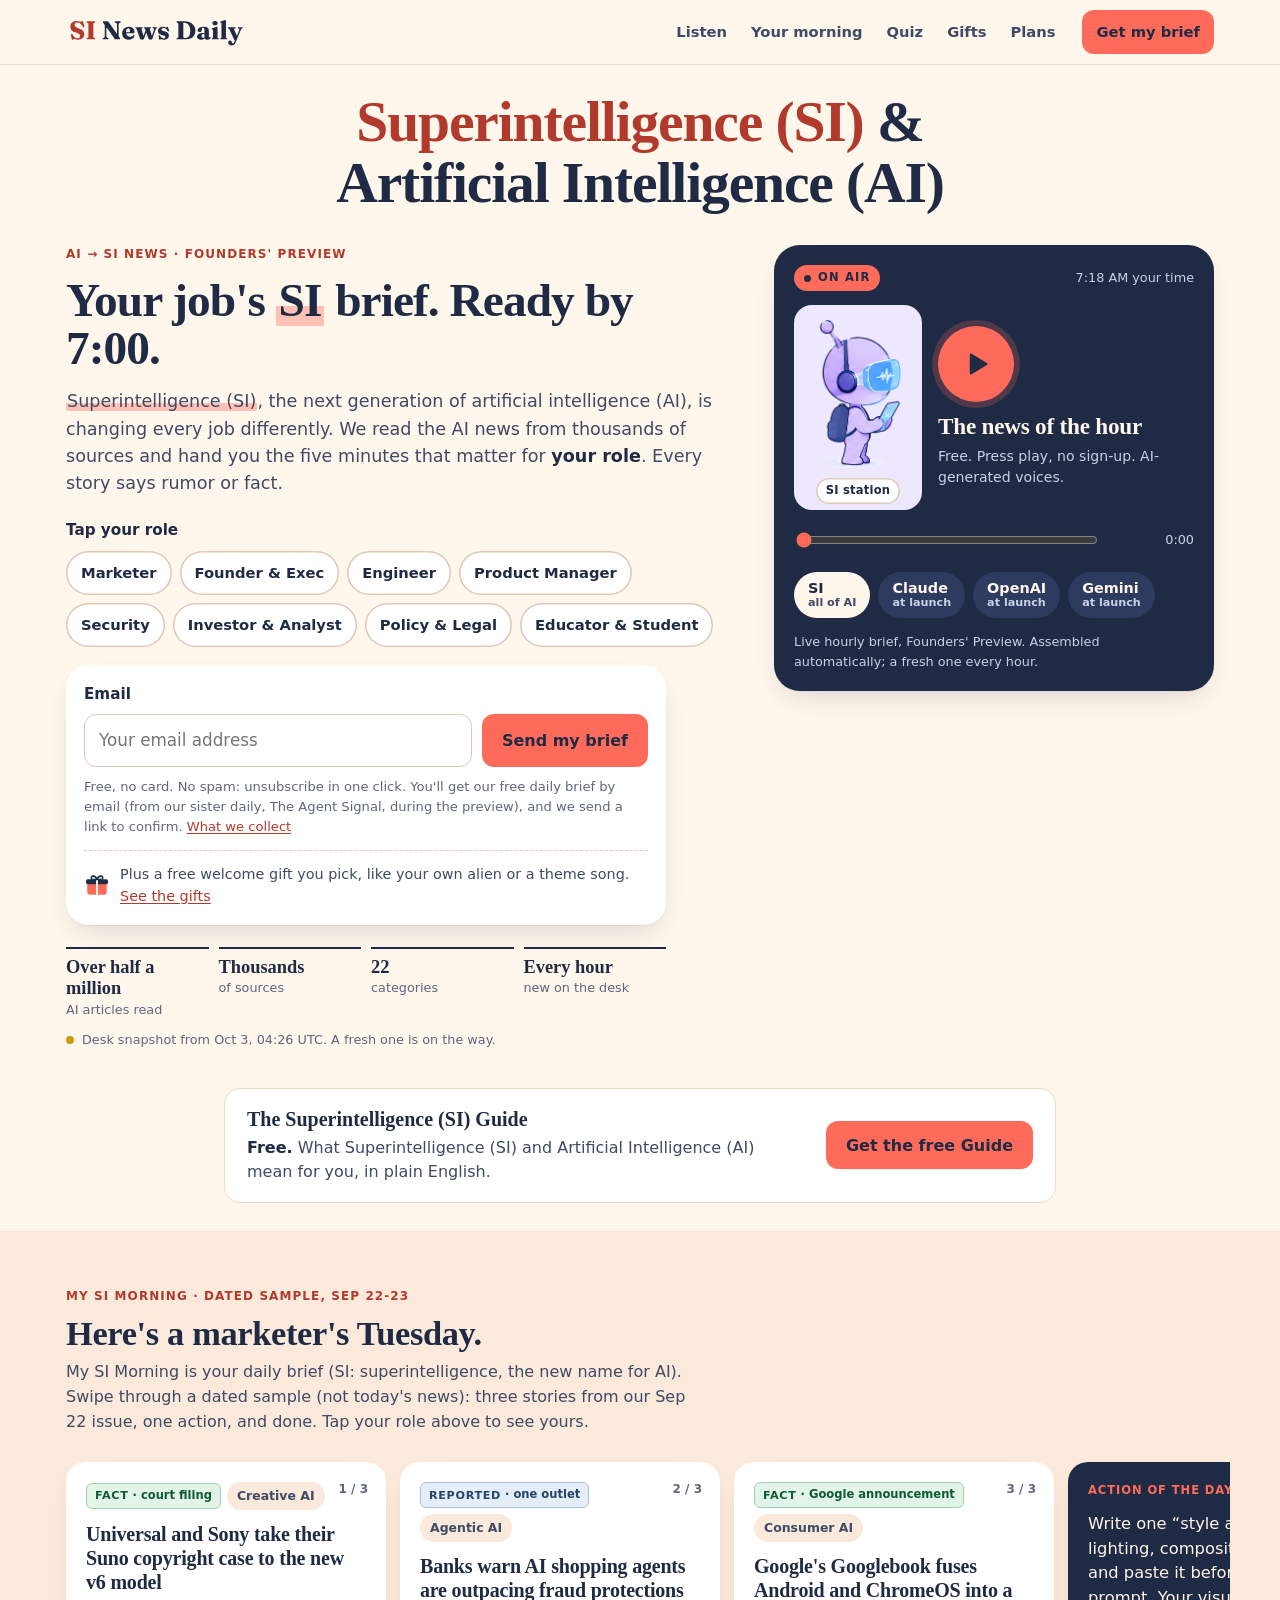
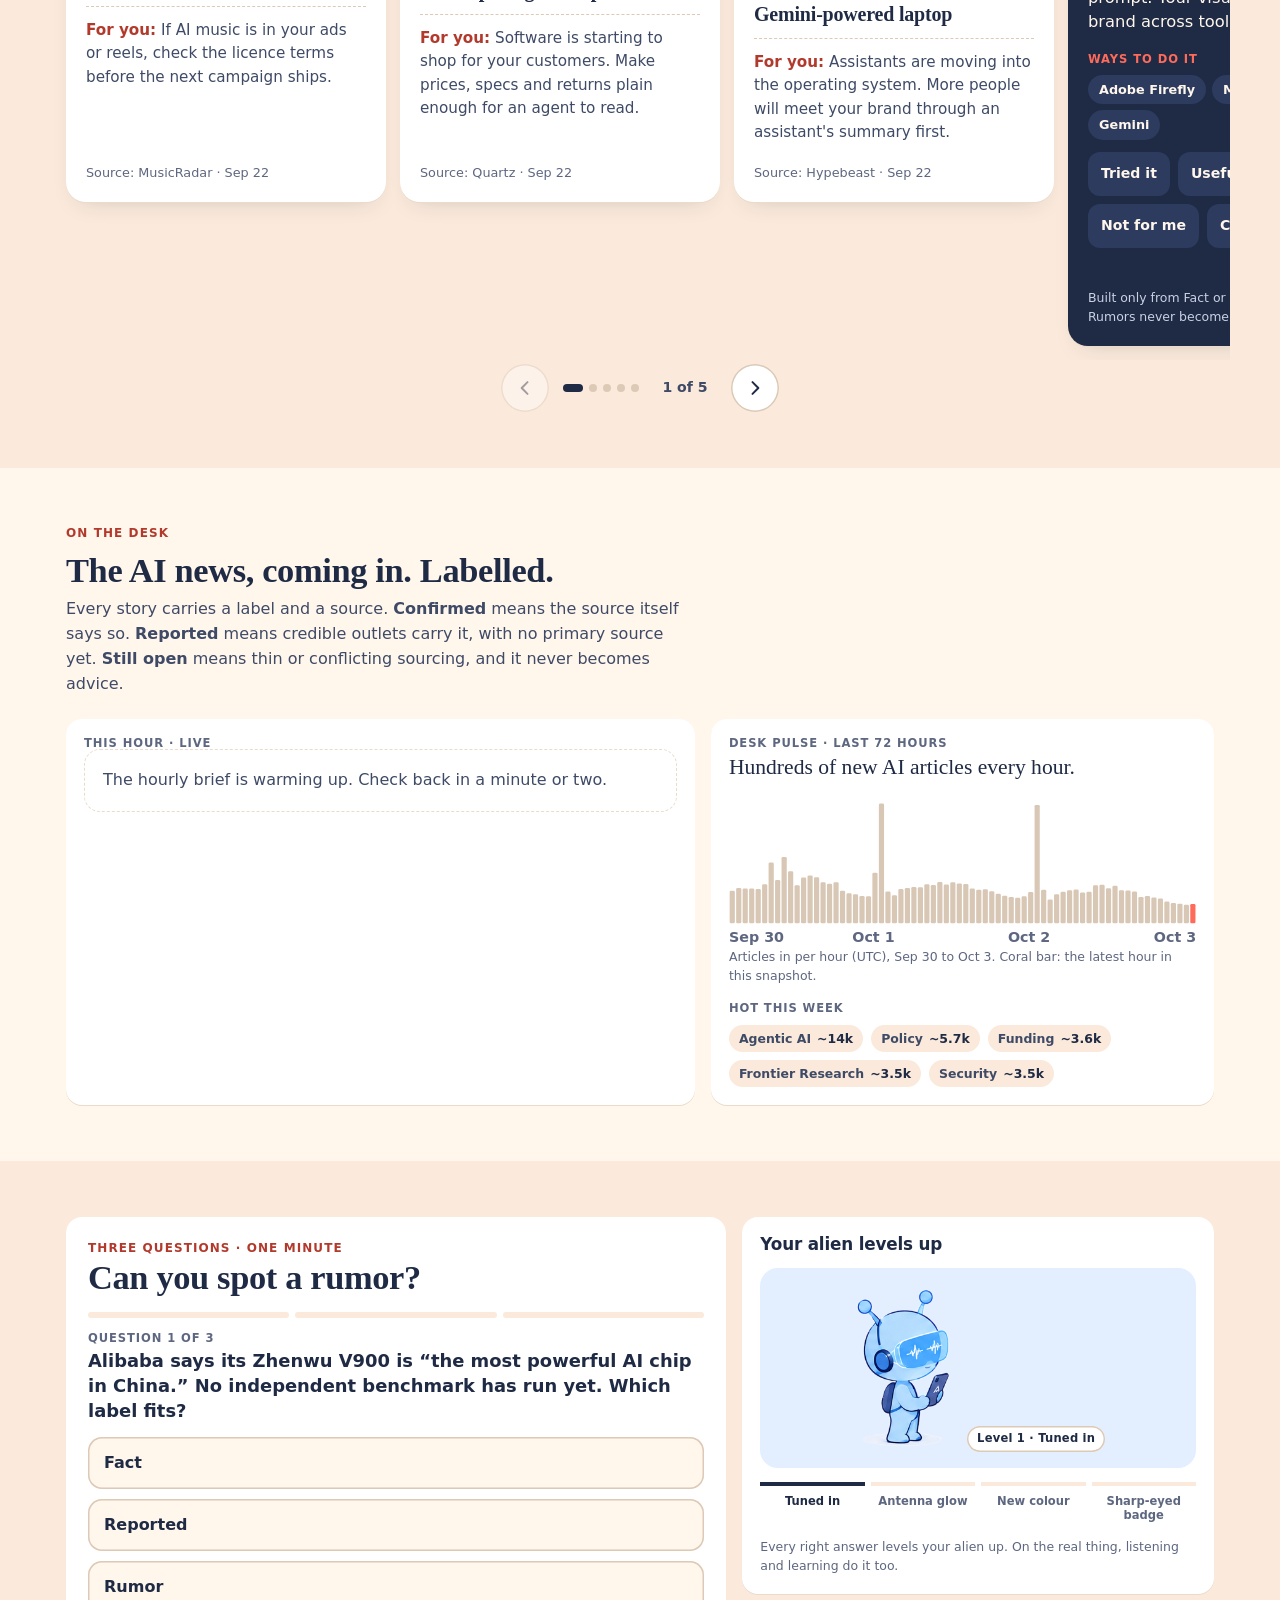
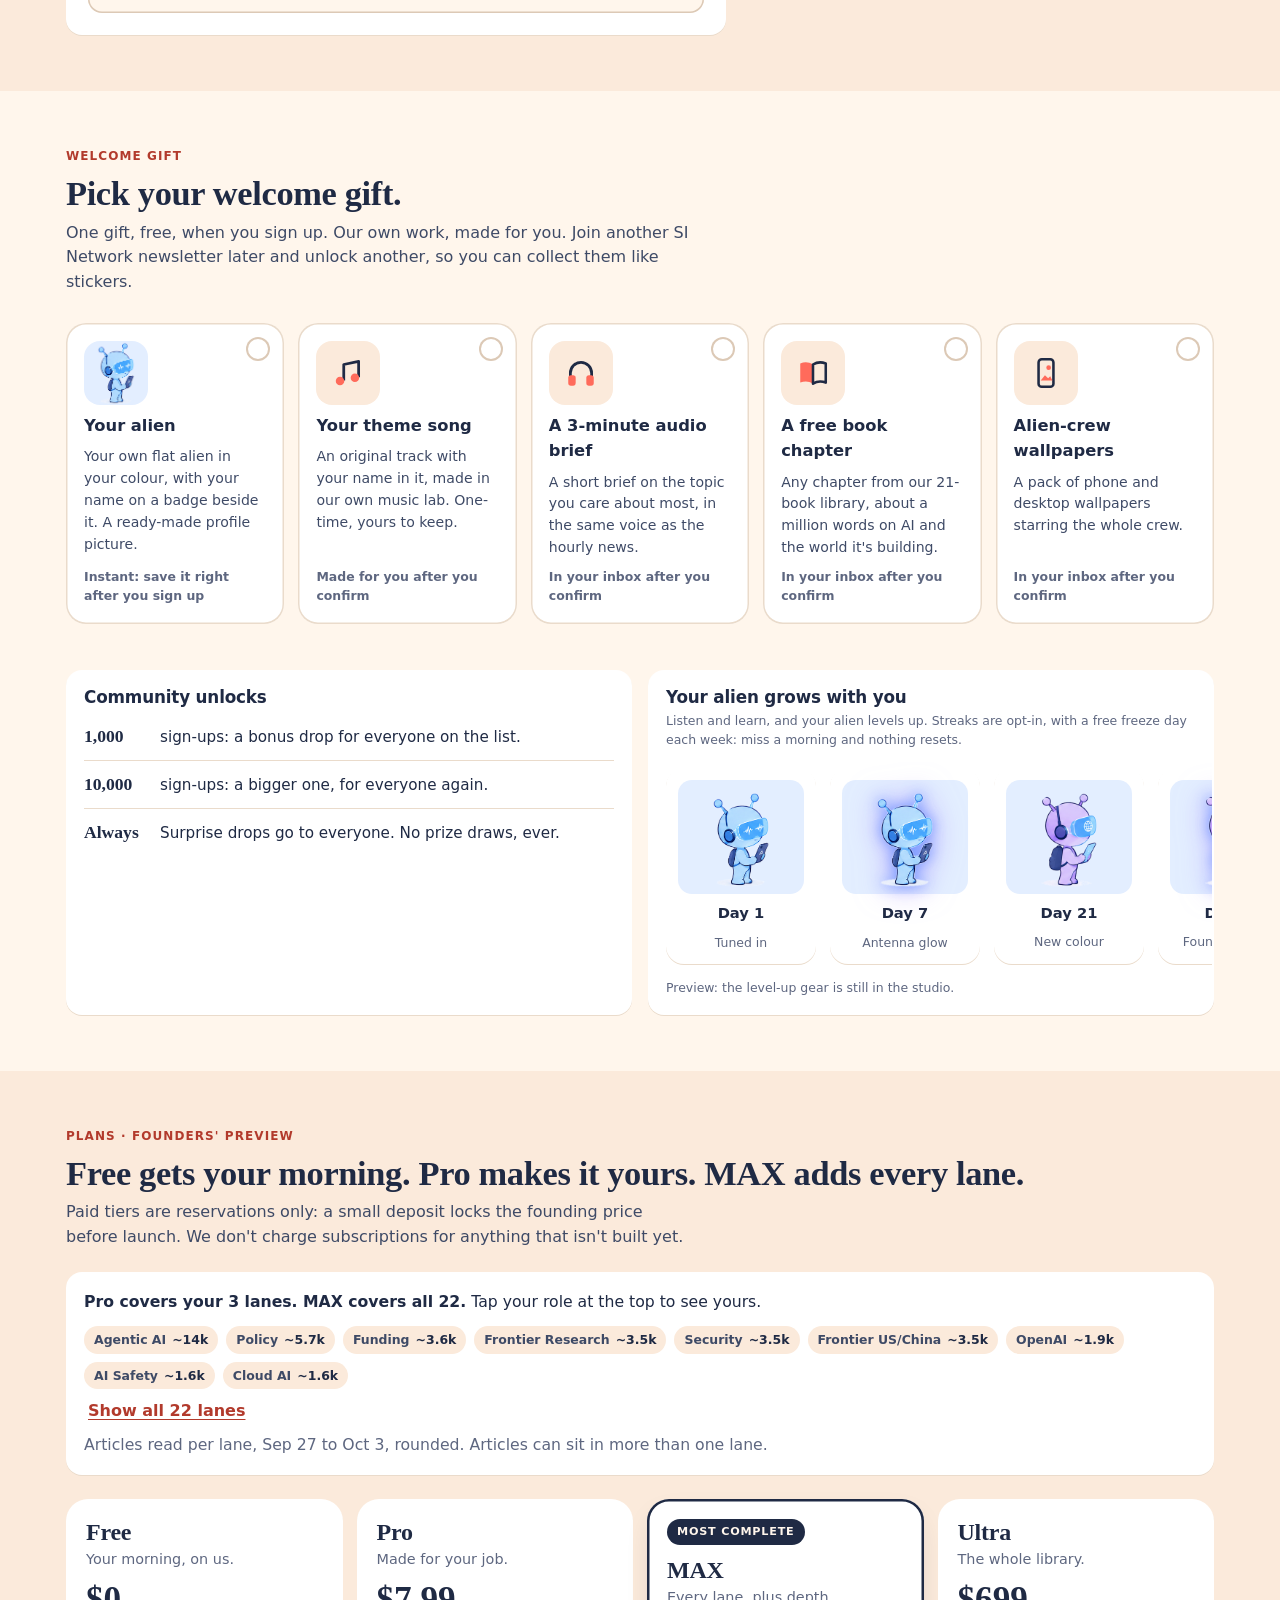
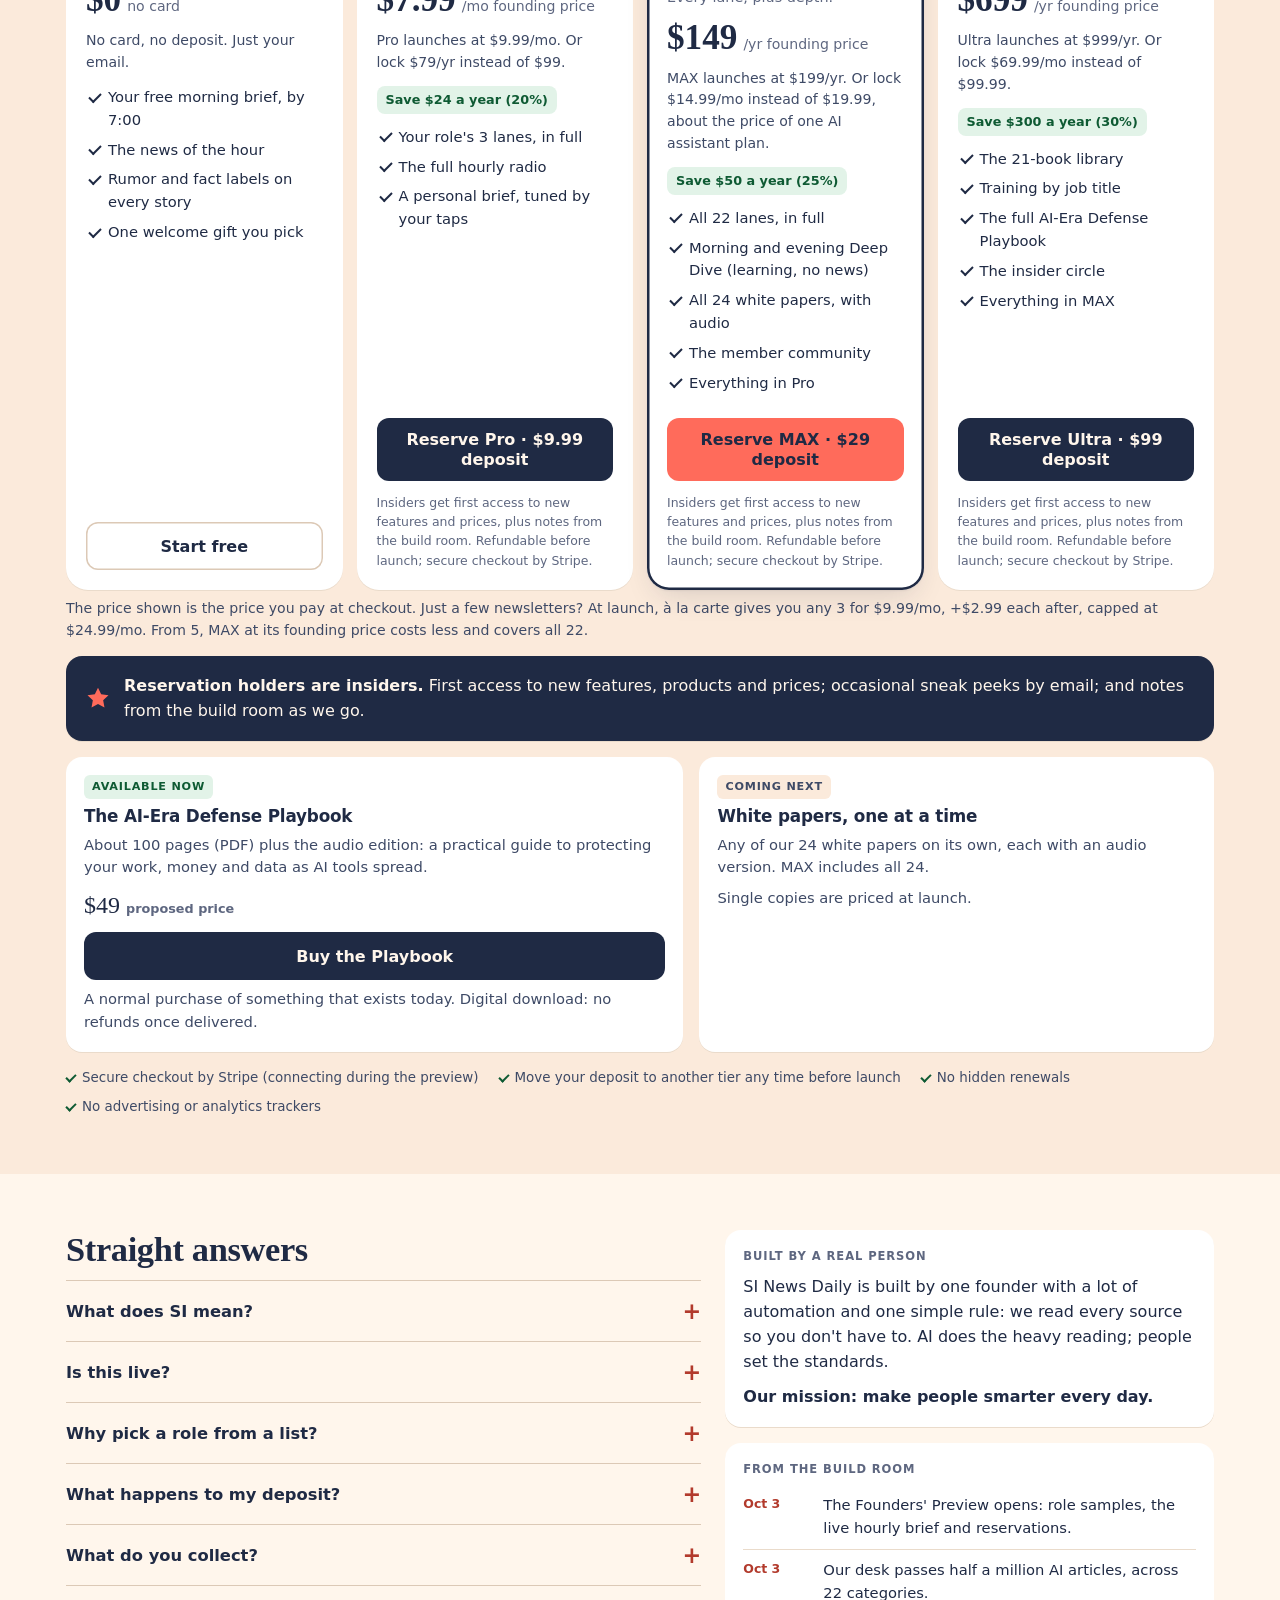
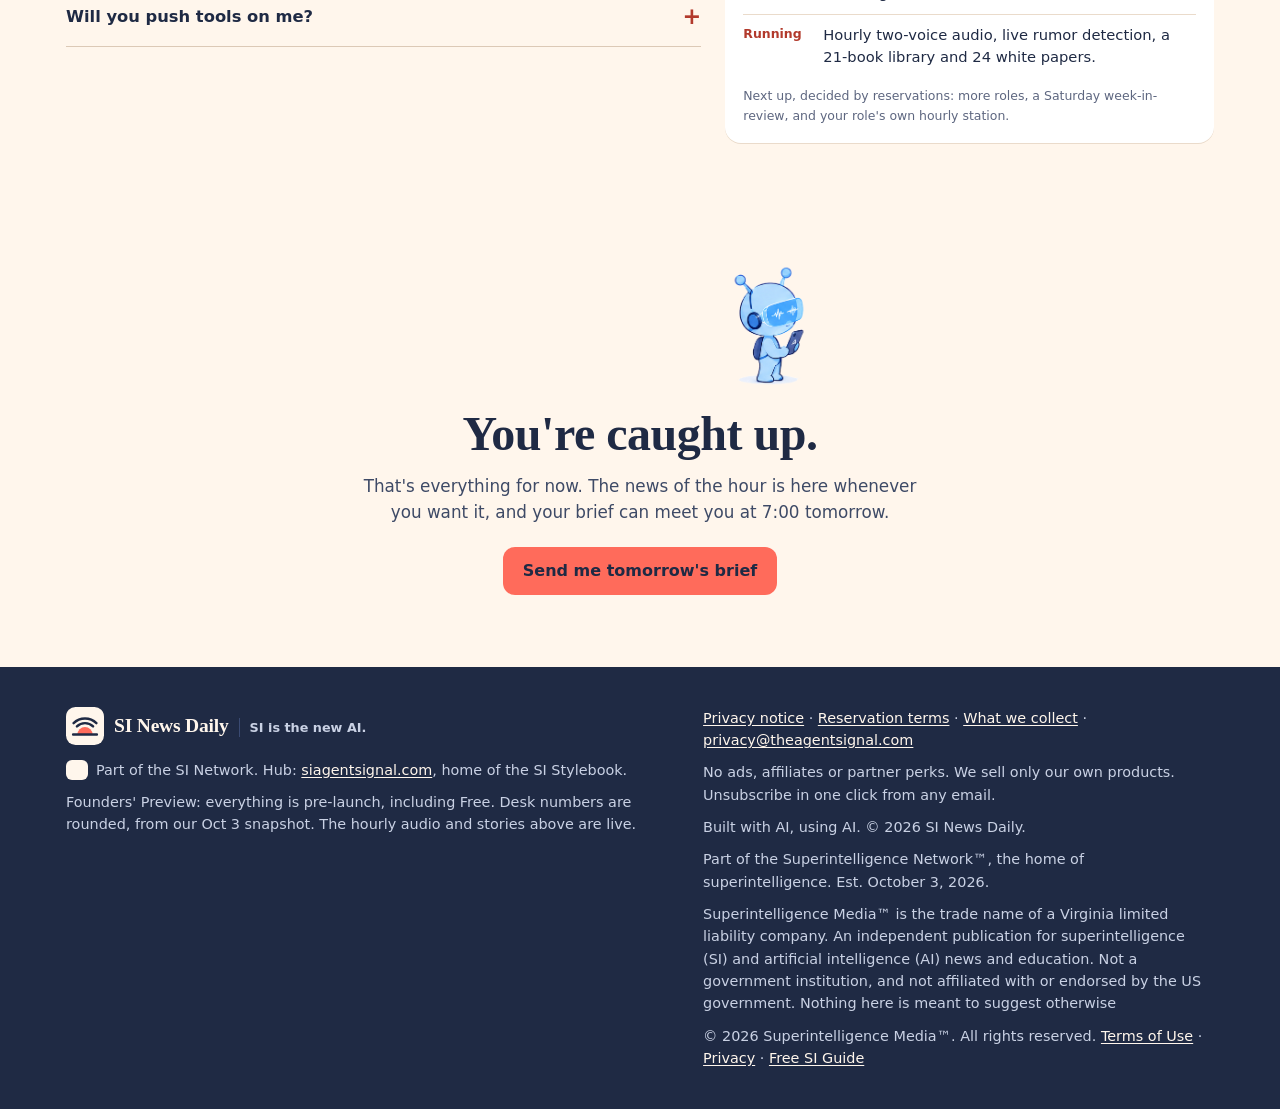
==== index.html @ 1799d95c "Share the free Superintelligence (SI) Guide" ====
<!doctype html>
<html lang="en">
<head>
<meta charset="utf-8">
<meta name="robots" content="noai, noimageai">
<meta name="viewport" content="width=device-width, initial-scale=1, viewport-fit=cover">
<title>My SI Morning | Superintelligence (SI) &amp; Artificial Intelligence (AI) news, daily: SI News Daily</title>
<meta name="description" content="Superintelligence (SI), the next generation of artificial intelligence (AI), changes every job differently. Hear the free news of the hour, tap your role, and get a five-minute AI brief by 7:00. Rumor or fact on every story. Founders' Preview.">
<meta http-equiv="Content-Security-Policy" content="default-src 'self'; script-src 'self'; style-src 'self' https://fonts.googleapis.com; font-src https://fonts.gstatic.com; img-src 'self' data: blob:; media-src 'self' https://media.theagentsignal.com; connect-src https://acp9reat3l.execute-api.us-east-1.amazonaws.com https://siagentsignal.com https://media.theagentsignal.com; form-action 'none'; base-uri 'none'; object-src 'none'">
<meta name="referrer" content="strict-origin-when-cross-origin">
<link rel="canonical" href="https://sinewsdaily.com/">
<meta property="og:type" content="website">
<meta property="og:site_name" content="SI News Daily">
<meta property="og:title" content="My SI Morning | Superintelligence (SI) & Artificial Intelligence (AI) news, daily: SI News Daily">
<meta property="og:description" content="Press play on the free news of the hour. Tap your role and see your morning: three stories labelled rumor or fact, one action, done in five minutes.">
<meta property="og:url" content="https://sinewsdaily.com/">
<meta name="twitter:card" content="summary">
<meta name="theme-color" content="#FFF6EC">
<link rel="icon" href="data:image/svg+xml,%3Csvg xmlns='http://www.w3.org/2000/svg' viewBox='0 0 40 40'%3E%3Crect width='40' height='40' rx='10' fill='%231F2A44'/%3E%3Cpath d='M12 29a8 8 0 0 1 16 0z' fill='%23FF6B5B'/%3E%3Cpath d='M11.5 20.5a12 12 0 0 1 17 0M8 17a17 17 0 0 1 24 0M7.5 29h25' stroke='%23FFF6EC' stroke-width='2.6' fill='none' stroke-linecap='round'/%3E%3C/svg%3E">
<link rel="preconnect" href="https://fonts.googleapis.com">
<link rel="preconnect" href="https://fonts.gstatic.com" crossorigin>
<link rel="stylesheet" href="https://fonts.googleapis.com/css2?family=Figtree:wght@400;500;600;700;800&family=Fraunces:opsz,wght@9..144,600;9..144,700&display=swap">
<link rel="stylesheet" href="styles.css">
<link rel="stylesheet" href="assets/live.css">
<link rel="preload" href="img/char_purple_pulse.png" as="image">
<script type="application/ld+json">
{"@context":"https://schema.org","@graph":[
 {"@type":"Organization","name":"SI News Daily","url":"https://sinewsdaily.com/","slogan":"SI is the new AI.","parentOrganization":{"@type":"Organization","name":"SI Network","url":"https://siagentsignal.com/"}},
 {"@type":"WebSite","name":"SI News Daily","url":"https://sinewsdaily.com/","description":"Daily artificial intelligence (AI) and superintelligence (SI) news: a role-tuned brief by 7:00 and the free news of the hour."}
]}
</script>
<script src="assets/hourly.js?v=20261003b" defer></script>
<script src="app.js" defer></script>
</head>
<body>
<a class="skip" href="#signup">Skip to sign-up</a>

<header class="top">
  <div class="wrap top-in">
    <a class="lockup" href="#top" aria-label="SI News Daily, back to top"><img class="logo" id="logo" src="assets/logo.svg" width="190" height="38" alt="SI News Daily"></a>
    <nav class="nav" aria-label="Sections">
      <a href="#listen">Listen</a>
      <a href="#morning">Your morning</a>
      <a href="#quiz">Quiz</a>
      <a href="#gifts">Gifts</a>
      <a href="#plans">Plans</a>
    </nav>
    <a class="btn sm top-cta" href="#signup" data-join>Get my brief</a>
  </div>
</header>

<main id="top">
<div class="wrap">
  <p class="terms"><span class="t-si">Superintelligence (SI)</span> <span class="t-amp">&amp;</span> <span class="t-ai">Artificial Intelligence (AI)</span></p>
</div>

<!-- ============ HERO: promise, role, email | on-air player ============ -->
<section class="hero" aria-labelledby="h1">
  <div class="wrap hero-in">
    <div class="h-top">
      <p class="eyebrow">AI → SI news · Founders' Preview</p>
      <h1 id="h1">Your job's <span class="si">SI</span> brief. Ready by 7:00.</h1>
      <p class="lede"><span class="si">Superintelligence (SI)</span>, the next generation of artificial intelligence (AI), is changing every job differently. We read the AI news from thousands of sources and hand you the five minutes that matter for <strong id="ledeRole">your role</strong>. Every story says rumor or fact.</p>
    </div>

    <div class="h-act">
      <fieldset class="roles">
        <legend>Tap your role</legend>
        <div class="chiprow" id="roleChips">
          <input type="radio" name="role" id="r-marketer" value="marketer"><label for="r-marketer">Marketer</label>
          <input type="radio" name="role" id="r-founder" value="founder"><label for="r-founder">Founder &amp; Exec</label>
          <input type="radio" name="role" id="r-engineer" value="engineer"><label for="r-engineer">Engineer</label>
          <input type="radio" name="role" id="r-pm" value="pm"><label for="r-pm">Product Manager</label>
          <input type="radio" name="role" id="r-security" value="security"><label for="r-security">Security</label>
          <input type="radio" name="role" id="r-investor" value="investor"><label for="r-investor">Investor &amp; Analyst</label>
          <input type="radio" name="role" id="r-legal" value="legal"><label for="r-legal">Policy &amp; Legal</label>
          <input type="radio" name="role" id="r-educator" value="educator"><label for="r-educator">Educator &amp; Student</label>
        </div>
      </fieldset>

      <form class="signup" id="signup" method="post" novalidate>
        <div id="step1">
          <label class="flabel" for="email">Email</label>
          <div class="frow">
            <input type="email" id="email" name="email" autocomplete="email" inputmode="email" placeholder="Your email address" required maxlength="254" spellcheck="false" autocapitalize="off" aria-describedby="emailErr emailHelp">
            <button class="btn" type="submit" id="signupBtn">Send my brief</button>
          </div>
          <div class="hp" aria-hidden="true"><label for="website">Leave this field empty</label><input type="text" id="website" name="website" tabindex="-1" autocomplete="off"></div>
          <p class="err" id="emailErr" role="alert"></p>
          <p class="fine" id="emailHelp">Free, no card. No spam: unsubscribe in one click. You'll get our free daily brief by email (from our sister daily, The Agent Signal, during the preview), and we send a link to confirm. <a href="#faq-data">What we collect</a></p>
          <p class="giftline"><svg viewBox="0 0 32 32" aria-hidden="true"><rect x="4" y="13" width="24" height="15" rx="3" fill="#FF6B5B"/><rect x="2.5" y="9" width="27" height="6" rx="2" fill="#1F2A44"/><path d="M16 9v19" stroke="#FFF6EC" stroke-width="2.4"/><path d="M16 9c-2-5-8-5-7-1 1 2 5 1 7 1zm0 0c2-5 8-5 7-1-1 2-5 1-7 1z" fill="none" stroke="#1F2A44" stroke-width="2"/></svg><span>Plus a free welcome gift you pick, like your own alien or a theme song. <a href="#gifts">See the gifts</a></span></p>
        </div>

        <div id="step2" class="s2" tabindex="-1" hidden>
          <h3 id="s2h">Check your inbox.</h3>
          <p class="sent">We sent a confirmation link to <b id="sentTo"></b>. Tap it to start your free morning brief. Can't see it? Check spam or promotions.</p>

          <div class="s2block" aria-labelledby="s2gift">
            <h4 id="s2gift">Your welcome gift</h4>
            <div class="gmini" role="radiogroup" aria-labelledby="s2gift" id="giftMini"></div>
            <p class="gdeliver" id="giftDeliver"></p>
            <div class="alienmaker" id="alienMaker" hidden>
              <div class="prev"><img id="alienPrev" alt="Your alien, with your name on a badge beside it" width="320" height="320"></div>
              <div>
                <p class="small"><b>Your alien is ready.</b> Pick a colour, add your name, save it as your profile picture.</p>
                <div class="swatches" role="group" aria-label="Alien colour">
                  <button type="button" data-col="blue" aria-pressed="true">Blue</button>
                  <button type="button" data-col="purple" aria-pressed="false">Purple</button>
                </div>
                <button type="button" class="btn navy sm" id="alienSave">Save my alien</button>
                <p class="tiny" id="alienMsg" role="status"></p>
              </div>
            </div>
          </div>

          <div class="s2block">
            <h4>Tune your brief <span class="muted">(optional, 20 seconds)</span></h4>
            <div class="pf">
              <div><label for="pfName">First name</label><input type="text" id="pfName" autocomplete="given-name" maxlength="80"></div>
              <div><label for="pfRole">Your role</label><select id="pfRole"></select></div>
              <div class="full"><label for="pfPhone">Mobile, only if you want the 7:00 text</label><input type="tel" id="pfPhone" autocomplete="tel" inputmode="tel" maxlength="40"></div>
              <div class="full consent"><input type="checkbox" id="pfSms"><label for="pfSms">Text me my 7:00 headline once texts start (not live yet). Up to 1 message a day. Msg &amp; data rates may apply. Reply STOP to stop, HELP for help. Consent isn't a condition of any purchase.</label></div>
            </div>
            <div class="rowbtns">
              <button class="btn navy sm" type="button" id="pfSave">Save my details</button>
              <button class="btn ghost sm" type="button" id="pfSkip">Not now</button>
            </div>
            <p class="err" id="pfErr" role="alert"></p>
            <p class="okmsg" id="pfMsg" role="status"></p>
          </div>
        </div>
      </form>
    </div>

    <div class="h-air">
      <section class="onair" id="listen" aria-labelledby="listenH">
        <div class="oa-head"><span class="onair-pill"><span class="pulse" aria-hidden="true"></span>On air</span><span id="clock"></span></div>
        <div class="oa-grid">
          <div class="stage">
            <img class="companion" id="companion" src="img/char_purple_pulse.png" width="195" height="320" alt="">
            <span class="badge" id="stationBadge">SI station</span>
          </div>
          <div class="oa-ctl">
            <button class="play" id="playBtn" type="button" aria-label="Play the news of the hour (AI-generated voices)">
              <svg class="i-play" viewBox="0 0 24 24" aria-hidden="true"><path d="M7 4.6v14.8a1 1 0 0 0 1.5.86l12.2-7.4a1 1 0 0 0 0-1.72L8.5 3.74A1 1 0 0 0 7 4.6z" fill="currentColor"/></svg>
              <svg class="i-pause" viewBox="0 0 24 24" aria-hidden="true"><rect x="6" y="4" width="4.5" height="16" rx="1.2" fill="currentColor"/><rect x="13.5" y="4" width="4.5" height="16" rx="1.2" fill="currentColor"/></svg>
            </button>
            <h2 class="oa-title" id="listenH">The news of the hour</h2>
            <p class="oa-sub">Free. Press play, no sign-up. AI-generated voices.</p>
          </div>
        </div>
        <div class="oa-bar">
          <input type="range" id="seek" min="0" max="1000" value="0" step="1" aria-label="Position in the news of the hour" aria-valuetext="Not started">
          <span class="oa-time" id="ptime">0:00</span>
        </div>
        <div class="stations" role="group" aria-label="Choose a station">
          <button type="button" data-st="si" aria-pressed="true" title="SI = superintelligence, the new name for AI (artificial intelligence)">SI<small>all of AI</small></button>
          <button type="button" data-st="claude" aria-pressed="false">Claude<small>at launch</small></button>
          <button type="button" data-st="openai" aria-pressed="false">OpenAI<small>at launch</small></button>
          <button type="button" data-st="gemini" aria-pressed="false">Gemini<small>at launch</small></button>
        </div>
        <p class="oa-note" id="pnote" role="status">Live hourly brief, Founders' Preview. Assembled automatically; a fresh one every hour.</p>
        <audio id="audio" src="https://media.theagentsignal.com/ironman/audio/si-preview/hourly/latest.mp3" preload="metadata" data-hr="audio"></audio>
      </section>
    </div>

    <div class="h-proof">
      <ul class="proof" aria-label="What our desk reads">
        <li><b id="mArticles">Over half a million</b><span>AI articles read</span></li>
        <li><b>Thousands</b><span>of sources</span></li>
        <li><b>22</b><span>categories</span></li>
        <li><b>Every hour</b><span>new on the desk</span></li>
      </ul>
      <p class="asof"><span class="dot" id="asofDot" aria-hidden="true"></span><span id="asofText">Desk snapshot: <time datetime="2026-10-03T04:26:59Z">Oct 3, 04:26 UTC</time></span></p>
    </div>
  </div>
</section>

<aside class="sg" id="si-guide" aria-labelledby="sg-h"><div class="sg-card"><div class="sg-txt"><h2 id="sg-h">The Superintelligence (SI) Guide</h2><p><b>Free.</b> What Superintelligence (SI) and Artificial Intelligence (AI) mean for you, in plain English.</p></div><a class="btn sg-btn" href="https://siagentsignal.com/si/">Get the free Guide</a></div></aside>

<!-- ============ YOUR MORNING: the sample brief, swipeable ============ -->
<section class="band alt" id="morning" aria-labelledby="mornH">
  <div class="wrap">
    <div class="shead">
      <p class="eyebrow">My SI Morning · dated sample, Sep 22-23</p>
      <h2 id="mornH">Here's a marketer's Tuesday.</h2>
      <p class="sub" id="mornSub">My SI Morning is your daily brief (SI: superintelligence, the new name for AI). Swipe through a dated sample (not today's news): three stories from our Sep 22 issue, one action, and done.</p>
    </div>
    <div class="deck" id="deck" role="region" aria-roledescription="carousel" aria-label="Sample brief">
      <div class="snap" id="deckTrack" tabindex="0" aria-label="Sample brief cards. Use the arrow keys to move between cards."></div>
      <div class="deck-nav">
        <button class="navbtn" type="button" id="deckPrev" aria-label="Previous card"><svg viewBox="0 0 24 24" aria-hidden="true"><path d="M15 5l-7 7 7 7" fill="none" stroke="currentColor" stroke-width="2.4" stroke-linecap="round" stroke-linejoin="round"/></svg></button>
        <span class="dots" id="deckDots" aria-hidden="true"></span>
        <span class="deck-count" id="deckCount" aria-live="polite">1 of 5</span>
        <button class="navbtn" type="button" id="deckNext" aria-label="Next card"><svg viewBox="0 0 24 24" aria-hidden="true"><path d="M9 5l7 7-7 7" fill="none" stroke="currentColor" stroke-width="2.4" stroke-linecap="round" stroke-linejoin="round"/></svg></button>
      </div>
    </div>
  </div>
</section>

<!-- ============ ON THE DESK: news trickling in, labelled (no mascot next to news) ============ -->
<section class="band" id="desk" aria-labelledby="deskH">
  <div class="wrap">
    <div class="shead">
      <p class="eyebrow">On the desk</p>
      <h2 id="deskH">The AI news, coming in. Labelled.</h2>
      <p class="sub">Every story carries a label and a source. <b>Confirmed</b> means the source itself says so. <b>Reported</b> means credible outlets carry it, with no primary source yet. <b>Still open</b> means thin or conflicting sourcing, and it never becomes advice.</p>
    </div>
    <div class="desk">
      <div class="card">
        <h3 class="k">This hour · live</h3>
        <p class="hr-warm" data-hr="warm" role="status">The hourly brief is warming up. Check back in a minute or two.</p>
        <div class="hr-live" data-hr="live" hidden>
          <div class="hr-bar"><span class="hr-fp">Founders' Preview</span><p class="hr-updated" data-hr="updated" role="status"></p></div>
          <ul class="hr-stories" data-hr="stories"></ul>
          <div class="hr-tk" data-hr="ticker"></div>
          <p class="hr-tidbit" data-hr="tidbit"></p>
          <p class="hr-fine"><span data-hr="count"></span> articles read in the last 24 hours. Assembled automatically each hour in this preview.</p>
        </div>
      </div>
      <div class="card">
        <h3 class="k">Desk pulse · last 72 hours</h3>
        <p class="bigline">Hundreds of new AI articles every hour.</p>
        <svg class="chart" id="pulseChart" viewBox="0 0 360 120" role="img" aria-label="Bar chart of articles coming in per hour, Sep 30 to Oct 3, UTC. Most hours bring a few hundred; the two biggest hours reached about 1,800."></svg>
        <p class="tiny">Articles in per hour (UTC), Sep 30 to Oct 3. Coral bar: the latest hour in this snapshot.</p>
        <h3 class="k mt16">Hot this week</h3>
        <ul class="hot" id="hot" aria-label="Busiest categories this week, articles read, rounded"></ul>
      </div>
    </div>
  </div>
</section>

<!-- ============ QUIZ: three questions, the alien levels up ============ -->
<section class="band alt" id="quiz" aria-labelledby="quizH">
  <div class="wrap quiz-in">
    <div class="card quizcard">
      <p class="eyebrow">Three questions · one minute</p>
      <h2 id="quizH">Can you spot a rumor?</h2>
      <div id="quizBody"></div>
    </div>
    <aside class="card level" aria-labelledby="lvlH">
      <h3 id="lvlH">Your alien levels up</h3>
      <div class="lstage"><img id="lvlImg" src="img/char_blue_pulse-standing2.png" width="169" height="273" alt="" loading="lazy"><span class="badge" id="lvlBadge">Level 1 · Tuned in</span></div>
      <ol class="lsteps" id="lvlSteps" aria-label="Levels">
        <li class="on">Tuned in</li><li>Antenna glow</li><li>New colour</li><li>Sharp-eyed badge</li>
      </ol>
      <p class="tiny">Every right answer levels your alien up. On the real thing, listening and learning do it too.</p>
    </aside>
  </div>
</section>

<!-- ============ GIFT DROP + LEVEL-UP PREVIEW ============ -->
<section class="band" id="gifts" aria-labelledby="giftsH">
  <div class="wrap">
    <div class="shead">
      <p class="eyebrow">Welcome gift</p>
      <h2 id="giftsH">Pick your welcome gift.</h2>
      <p class="sub">One gift, free, when you sign up. Our own work, made for you. Join another SI Network newsletter later and unlock another, so you can collect them like stickers.</p>
    </div>
    <fieldset class="giftset">
      <legend class="sr">Choose one welcome gift</legend>
      <div class="snap gifts" id="giftRow">
        <div><input type="radio" name="gift" id="g-alien" value="alien"><label class="gcard" for="g-alien"><span class="gcheck"><svg viewBox="0 0 16 16" aria-hidden="true"><path d="M3.5 8.5l3 3 6-7" fill="none" stroke="#FFF6EC" stroke-width="2.2" stroke-linecap="round" stroke-linejoin="round"/></svg></span><span class="gicon al"><img src="img/char_blue_pulse-standing2.png" width="169" height="273" alt="" loading="lazy"></span><b>Your alien</b><span>Your own flat alien in your colour, with your name on a badge beside it. A ready-made profile picture.</span><em>Instant: save it right after you sign up</em></label></div>
        <div><input type="radio" name="gift" id="g-song" value="song"><label class="gcard" for="g-song"><span class="gcheck"><svg viewBox="0 0 16 16" aria-hidden="true"><path d="M3.5 8.5l3 3 6-7" fill="none" stroke="#FFF6EC" stroke-width="2.2" stroke-linecap="round" stroke-linejoin="round"/></svg></span><span class="gicon"><svg viewBox="0 0 32 32" aria-hidden="true"><path d="M12 23V8l14-3v15" fill="none" stroke="#1F2A44" stroke-width="2.6" stroke-linejoin="round"/><circle cx="8.5" cy="23.5" r="4" fill="#FF6B5B"/><circle cx="22.5" cy="20.5" r="4" fill="#FF6B5B"/></svg></span><b>Your theme song</b><span>An original track with your name in it, made in our own music lab. One-time, yours to keep.</span><em>Made for you after you confirm</em></label></div>
        <div><input type="radio" name="gift" id="g-audio" value="audio"><label class="gcard" for="g-audio"><span class="gcheck"><svg viewBox="0 0 16 16" aria-hidden="true"><path d="M3.5 8.5l3 3 6-7" fill="none" stroke="#FFF6EC" stroke-width="2.2" stroke-linecap="round" stroke-linejoin="round"/></svg></span><span class="gicon"><svg viewBox="0 0 32 32" aria-hidden="true"><path d="M6 19v-3a10 10 0 0 1 20 0v3" fill="none" stroke="#1F2A44" stroke-width="2.6"/><rect x="4" y="18" width="7" height="10" rx="2.5" fill="#FF6B5B"/><rect x="21" y="18" width="7" height="10" rx="2.5" fill="#FF6B5B"/></svg></span><b>A 3-minute audio brief</b><span>A short brief on the topic you care about most, in the same voice as the hourly news.</span><em>In your inbox after you confirm</em></label></div>
        <div><input type="radio" name="gift" id="g-chapter" value="chapter"><label class="gcard" for="g-chapter"><span class="gcheck"><svg viewBox="0 0 16 16" aria-hidden="true"><path d="M3.5 8.5l3 3 6-7" fill="none" stroke="#FFF6EC" stroke-width="2.2" stroke-linecap="round" stroke-linejoin="round"/></svg></span><span class="gicon"><svg viewBox="0 0 32 32" aria-hidden="true"><path d="M4 7c4-1.5 8-1.5 12 1v18c-4-2.5-8-2.5-12-1z" fill="#FF6B5B"/><path d="M28 7c-4-1.5-8-1.5-12 1v18c4-2.5 8-2.5 12-1z" fill="none" stroke="#1F2A44" stroke-width="2.4" stroke-linejoin="round"/></svg></span><b>A free book chapter</b><span>Any chapter from our 21-book library, about a million words on AI and the world it's building.</span><em>In your inbox after you confirm</em></label></div>
        <div><input type="radio" name="gift" id="g-wall" value="wallpaper"><label class="gcard" for="g-wall"><span class="gcheck"><svg viewBox="0 0 16 16" aria-hidden="true"><path d="M3.5 8.5l3 3 6-7" fill="none" stroke="#FFF6EC" stroke-width="2.2" stroke-linecap="round" stroke-linejoin="round"/></svg></span><span class="gicon"><svg viewBox="0 0 32 32" aria-hidden="true"><rect x="9" y="3" width="14" height="26" rx="3" fill="none" stroke="#1F2A44" stroke-width="2.4"/><path d="M11 23l4-5 3 3 2-2 2 4z" fill="#FF6B5B"/><circle cx="18.5" cy="11" r="2.2" fill="#FF6B5B"/></svg></span><b>Alien-crew wallpapers</b><span>A pack of phone and desktop wallpapers starring the whole crew.</span><em>In your inbox after you confirm</em></label></div>
      </div>
    </fieldset>
    <p class="gstatus" id="giftStatus" role="status"></p>

    <div class="twocol">
      <div class="card">
        <h3>Community unlocks</h3>
        <ul class="unlock mt6">
          <li><b>1,000</b><span>sign-ups: a bonus drop for everyone on the list.</span></li>
          <li><b>10,000</b><span>sign-ups: a bigger one, for everyone again.</span></li>
          <li><b>Always</b><span>Surprise drops go to everyone. No prize draws, ever.</span></li>
        </ul>
      </div>
      <div class="card">
        <h3>Your alien grows with you</h3>
        <p class="tiny mt4">Listen and learn, and your alien levels up. Streaks are opt-in, with a free freeze day each week: miss a morning and nothing resets.</p>
        <ol class="snap levels" aria-label="Level-up preview">
          <li class="lv"><span class="lvs"><img src="img/char_blue_pulse-standing2.png" width="169" height="273" alt=""></span><b>Day 1</b><span>Tuned in</span></li>
          <li class="lv"><span class="lvs"><img class="glow" src="img/char_blue_pulse-standing2.png" width="169" height="273" alt=""></span><b>Day 7</b><span>Antenna glow</span></li>
          <li class="lv"><span class="lvs"><img src="img/char_purple_globe-standing2.png" width="170" height="274" alt=""></span><b>Day 21</b><span>New colour</span></li>
          <li class="lv"><span class="lvs"><img class="glow" src="img/char_purple_globe-standing2.png" width="170" height="274" alt=""></span><b>Day 40</b><span>Founding badge</span></li>
        </ol>
        <p class="tiny">Preview: the level-up gear is still in the studio.</p>
      </div>
    </div>
  </div>
</section>

<!-- ============ PLANS: reservations only, refundable before launch ============ -->
<section class="band alt" id="plans" aria-labelledby="plansH">
  <div class="wrap">
    <div class="shead">
      <p class="eyebrow">Plans · Founders' Preview</p>
      <h2 id="plansH">Free gets your morning. Pro makes it yours. MAX adds every lane.</h2>
      <p class="sub">Paid tiers are reservations only: a small deposit locks the founding price before launch. We don't charge subscriptions for anything that isn't built yet.</p>
    </div>

    <div class="card lanes">
      <p id="lanesLine"><b>Pro covers your 3 lanes. MAX covers all 22.</b> Tap your role to see yours.</p>
      <ul class="lanecloud" id="laneCloud" aria-label="Categories, with articles read in the last 7 days, rounded"></ul>
      <button class="linkbtn" type="button" id="laneMore" aria-expanded="false" aria-controls="laneCloud">Show all 22 lanes</button>
      <p class="tiny">Articles read per lane, Sep 27 to Oct 3, rounded. Articles can sit in more than one lane.</p>
    </div>

    <div class="snap plans" id="planGrid">
      <article class="plan" aria-labelledby="pl-free">
        <div><h3 id="pl-free">Free</h3><p class="pitch">Your morning, on us.</p></div>
        <div class="price"><b>$0</b><span>no card</span></div>
        <p class="launch">No card, no deposit. Just your email.</p>
        <ul class="feats"><li>Your free morning brief, by 7:00</li><li>The news of the hour</li><li>Rumor and fact labels on every story</li><li>One welcome gift you pick</li></ul>
        <span class="grow"></span>
        <a class="btn ghost" href="#signup" data-join>Start free</a>
      </article>
      <article class="plan" aria-labelledby="pl-pro">
        <div><h3 id="pl-pro">Pro</h3><p class="pitch">Made for your job.</p></div>
        <div class="price"><b>$7.99</b><span>/mo founding price</span></div>
        <p class="launch">Pro launches at $9.99/mo. Or lock $79/yr instead of $99.</p>
        <span class="save">Save $24 a year (20%)</span>
        <ul class="feats"><li>Your role's 3 lanes, in full</li><li>The full hourly radio</li><li>A personal brief, tuned by your taps</li></ul>
        <span class="grow"></span>
        <button class="btn navy" type="button" data-reserve="pro">Reserve Pro · $9.99 deposit</button>
        <p class="note">Insiders get first access to new features and prices, plus notes from the build room. Refundable before launch; secure checkout by Stripe.</p>
      </article>
      <article class="plan hero" aria-labelledby="pl-max">
        <span class="ribbon">Most complete</span>
        <div><h3 id="pl-max">MAX</h3><p class="pitch">Every lane, plus depth.</p></div>
        <div class="price"><b>$149</b><span>/yr founding price</span></div>
        <p class="launch">MAX launches at $199/yr. Or lock $14.99/mo instead of $19.99, about the price of one AI assistant plan.</p>
        <span class="save">Save $50 a year (25%)</span>
        <ul class="feats"><li>All 22 lanes, in full</li><li>Morning and evening Deep Dive (learning, no news)</li><li>All 24 white papers, with audio</li><li>The member community</li><li>Everything in Pro</li></ul>
        <span class="grow"></span>
        <button class="btn" type="button" data-reserve="max">Reserve MAX · $29 deposit</button>
        <p class="note">Insiders get first access to new features and prices, plus notes from the build room. Refundable before launch; secure checkout by Stripe.</p>
      </article>
      <article class="plan" aria-labelledby="pl-ultra">
        <div><h3 id="pl-ultra">Ultra</h3><p class="pitch">The whole library.</p></div>
        <div class="price"><b>$699</b><span>/yr founding price</span></div>
        <p class="launch">Ultra launches at $999/yr. Or lock $69.99/mo instead of $99.99.</p>
        <span class="save">Save $300 a year (30%)</span>
        <ul class="feats"><li>The 21-book library</li><li>Training by job title</li><li>The full AI-Era Defense Playbook</li><li>The insider circle</li><li>Everything in MAX</li></ul>
        <span class="grow"></span>
        <button class="btn navy" type="button" data-reserve="ultra">Reserve Ultra · $99 deposit</button>
        <p class="note">Insiders get first access to new features and prices, plus notes from the build room. Refundable before launch; secure checkout by Stripe.</p>
      </article>
    </div>
    <p class="allin">The price shown is the price you pay at checkout. Just a few newsletters? At launch, à la carte gives you any 3 for $9.99/mo, +$2.99 each after, capped at $24.99/mo. From 5, MAX at its founding price costs less and covers all 22.</p>

    <div class="card insider">
      <svg viewBox="0 0 32 32" aria-hidden="true"><path d="M16 3l3.6 7.6 8.4 1.1-6.1 5.8 1.5 8.3L16 21.8l-7.4 4 1.5-8.3L4 11.7l8.4-1.1z" fill="#FF6B5B"/></svg>
      <p><b>Reservation holders are insiders.</b> First access to new features, products and prices; occasional sneak peeks by email; and notes from the build room as we go.</p>
    </div>

    <div class="shop">
      <article class="card prod" aria-labelledby="pbH">
        <span class="tag">Available now</span>
        <h3 id="pbH">The AI-Era Defense Playbook</h3>
        <p>About 100 pages (PDF) plus the audio edition: a practical guide to protecting your work, money and data as AI tools spread.</p>
        <span class="p">$49 <small>proposed price</small></span>
        <button class="btn navy" type="button" data-reserve="playbook">Buy the Playbook</button>
        <p class="tiny">A normal purchase of something that exists today. Digital download: no refunds once delivered.</p>
      </article>
      <article class="card prod" aria-labelledby="wpH">
        <span class="tag soon">Coming next</span>
        <h3 id="wpH">White papers, one at a time</h3>
        <p>Any of our 24 white papers on its own, each with an audio version. MAX includes all 24.</p>
        <p class="tiny">Single copies are priced at launch.</p>
      </article>
    </div>
    <ul class="trust" aria-label="How checkout works">
      <li>Secure checkout by Stripe (connecting during the preview)</li>
      <li>Move your deposit to another tier any time before launch</li>
      <li>No hidden renewals</li>
      <li>No advertising or analytics trackers</li>
    </ul>
  </div>
</section>

<!-- ============ STRAIGHT ANSWERS + FOUNDER + BUILD ROOM ============ -->
<section class="band" id="faq" aria-labelledby="faqH">
  <div class="wrap faq-in">
    <div class="faq">
      <h2 id="faqH" class="mb12">Straight answers</h2>
      <details><summary>What does SI mean?</summary><p>SI stands for superintelligence: our name for where artificial intelligence (AI) is heading, and the word we use for the field. SI is the new AI. It's a name, not a claim that superintelligence already exists. Our hub, <a href="https://siagentsignal.com/" target="_blank" rel="noopener">siagentsignal.com</a>, is home to the SI Stylebook: how we use AI, AGI, SI and agents.</p></details>
      <details><summary>Is this live?</summary><p>We're pre-launch, in a Founders' Preview. The free morning brief runs now (sent by our sister daily, The Agent Signal, while ours is finished), and so does the live news of the hour. Role tuning and the extra stations are rolling out. Pro, MAX and Ultra are reservations only, and we'll say plainly when each one goes live.</p></details>
      <details><summary>Why pick a role from a list?</summary><p>A fixed list means nothing you type is sent to an AI. That keeps your brief predictable and the system safe. Missing your job? Reserve and vote for it.</p></details>
      <details id="faq-deposit"><summary>What happens to my deposit?</summary><p>It's refundable on request before launch: one email or one click, no calls, no surveys. At launch it becomes credit toward your first bill at your locked founding price, which holds for as long as you stay subscribed. You can move it to another tier any time before launch. Once a product is delivered, normal no-refund terms apply.</p></details>
      <details id="faq-data"><summary>What do you collect?</summary><p>Your email address. Optionally your first name, your role, and a mobile number only if you tick the separate text box. Our servers log IP addresses. This page keeps your choices here (role, gift, quiz, taps) on your own device only. No covert cookies, no fingerprinting, no advertising or analytics trackers. Unsubscribe in one click from any email. <a href="https://siagentsignal.com/privacy.html" target="_blank" rel="noopener">Privacy notice</a>.</p></details>
      <details><summary>Will you push tools on me?</summary><p>No ads, no affiliate links, no sponsors. Every action names two or more tools side by side, and we only sell our own products.</p></details>
    </div>
    <div class="side">
      <div class="card founder">
        <p class="k">Built by a real person</p>
        <p class="mt8">SI News Daily is built by one founder with a lot of automation and one simple rule: we read every source so you don't have to. AI does the heavy reading; people set the standards.</p>
        <p class="who">Our mission: make people smarter every day.</p>
      </div>
      <div class="card">
        <p class="k">From the build room</p>
        <ul class="log mt6">
          <li><time datetime="2026-10-03">Oct 3</time><span>The Founders' Preview opens: role samples, the live hourly brief and reservations.</span></li>
          <li><time datetime="2026-10-03">Oct 3</time><span>Our desk passes half a million AI articles, across 22 categories.</span></li>
          <li><span class="t">Running</span><span>Hourly two-voice audio, live rumor detection, a 21-book library and 24 white papers.</span></li>
        </ul>
        <p class="tiny mt8">Next up, decided by reservations: more roles, a Saturday week-in-review, and your role's own hourly station.</p>
      </div>
    </div>
  </div>
</section>

<!-- ============ YOU'RE CAUGHT UP (the close) ============ -->
<section class="close" id="caughtup" aria-labelledby="doneH">
  <div class="wrap">
    <div class="crew" aria-hidden="true">
      <img src="img/char_purple_pulse-lying.png" width="296" height="231" alt="" loading="lazy">
      <img src="img/char_white_meditating.png" width="196" height="245" alt="" loading="lazy">
      <img src="img/char_blue_pulse-standing2.png" width="169" height="273" alt="" loading="lazy">
    </div>
    <h2 id="doneH">You're caught up.</h2>
    <p id="doneText">That's everything for now. The news of the hour is here whenever you want it, and your brief can meet you at 7:00 tomorrow.</p>
    <a class="btn" href="#signup" id="doneCta" data-join>Send me tomorrow's brief</a>
  </div>
</section>
</main>

<footer class="foot on-dark">
  <div class="wrap foot-in">
    <div>
      <a class="lockup" href="#top" aria-label="SI News Daily. SI is the new AI. Back to top">
        <svg class="mark" viewBox="0 0 40 40" aria-hidden="true"><rect width="40" height="40" rx="10" fill="#FFF6EC"/><path d="M12 29a8 8 0 0 1 16 0z" fill="#FF6B5B"/><path d="M11.5 20.5a12 12 0 0 1 17 0M8 17a17 17 0 0 1 24 0M7.5 29h25" stroke="#1F2A44" stroke-width="2.6" fill="none" stroke-linecap="round"/></svg>
        <span class="lk-text"><span class="wm">SI News Daily</span><span class="tagline">SI is the new AI.</span></span>
      </a>
      <p class="netline"><img src="img/mark_a_solid.png" width="72" height="61" alt="" loading="lazy"><span>Part of the SI Network. Hub: <a href="https://siagentsignal.com/" target="_blank" rel="noopener">siagentsignal.com</a>, home of the SI Stylebook.</span></p>
      <p id="footAsof">Founders' Preview: everything is pre-launch, including Free. Desk numbers are rounded, from our Oct 3 snapshot. The hourly audio and stories above are live.</p>
    </div>
    <div>
      <p><a href="https://siagentsignal.com/privacy.html" target="_blank" rel="noopener">Privacy notice</a> · <a href="#faq-deposit">Reservation terms</a> · <a href="#faq-data">What we collect</a> · <a href="mailto:privacy@theagentsignal.com">privacy@theagentsignal.com</a></p>
      <p>No ads, affiliates or partner perks. We sell only our own products. Unsubscribe in one click from any email.</p>
      <p>Built with AI, using AI. © 2026 SI News Daily.</p>
      <p>Part of the Superintelligence Network™, the home of superintelligence. Est. October 3, 2026.</p>
      <p>Superintelligence Media™ is the trade name of a Virginia limited liability company. An independent publication for superintelligence (SI) and artificial intelligence (AI) news and education. Not a government institution, and not affiliated with or endorsed by the US government. Nothing here is meant to suggest otherwise</p>
        <p>© 2026 Superintelligence Media™. All rights reserved. <a href="https://siagentsignal.com/terms.html" target="_blank" rel="noopener">Terms of Use</a> &middot; <a href="https://siagentsignal.com/privacy.html" target="_blank" rel="noopener">Privacy</a> &middot; <a href="https://siagentsignal.com/si/">Free SI Guide</a></p>
    </div>
  </div>
</footer>

<!-- reserve / buy: four lines, fixed order, no urgency, no mascot -->
<dialog id="dlg" aria-labelledby="dlgH">
  <div class="dlg">
    <h2 id="dlgH">Reserve</h2>
    <dl class="four" id="dlgFour"></dl>
    <p class="insline" id="dlgIns">Reservation holders are insiders: first access to new features, products and prices, sneak peeks by email, and notes from the build room.</p>
    <button class="btn block" type="button" id="dlgPay">Reserve</button>
    <p class="refund" id="dlgRefund"></p>
    <p class="test" id="dlgTest" role="status" hidden>Stripe Checkout connects during the Founders' Preview. Nothing was charged.</p>
    <button class="btn ghost sm block closebtn" type="button" id="dlgClose">Not now</button>
  </div>
</dialog>

<!-- mobile: one-thumb tab bar; Listen plays instantly -->
<nav class="tabbar" id="tabbar" aria-label="Quick actions">
  <button type="button" class="tb-play" id="tbPlay" aria-label="Play the news of the hour (AI-generated voices)" title="AI-generated voices."><span class="ring"><svg class="i-play" viewBox="0 0 24 24" aria-hidden="true"><path d="M7 4.6v14.8a1 1 0 0 0 1.5.86l12.2-7.4a1 1 0 0 0 0-1.72L8.5 3.74A1 1 0 0 0 7 4.6z" fill="currentColor"/></svg><svg class="i-pause" viewBox="0 0 24 24" aria-hidden="true"><rect x="6" y="4" width="4.5" height="16" rx="1.2" fill="currentColor"/><rect x="13.5" y="4" width="4.5" height="16" rx="1.2" fill="currentColor"/></svg></span><span>Listen</span></button>
  <a href="#morning"><svg viewBox="0 0 24 24" aria-hidden="true"><path d="M4 18a8 8 0 0 1 16 0M2 18h20M12 3v3M4.9 7.9l2 2M19.1 7.9l-2 2" fill="none" stroke="currentColor" stroke-width="2" stroke-linecap="round"/></svg><span>Morning</span></a>
  <a href="#quiz"><svg viewBox="0 0 24 24" aria-hidden="true"><circle cx="12" cy="12" r="9" fill="none" stroke="currentColor" stroke-width="2"/><path d="M9.6 9.5a2.5 2.5 0 1 1 3.3 2.4c-.6.3-.9.8-.9 1.4v.7M12 17.2v.3" fill="none" stroke="currentColor" stroke-width="2" stroke-linecap="round"/></svg><span>Quiz</span></a>
  <a href="#plans"><svg viewBox="0 0 24 24" aria-hidden="true"><path d="M12 3l2.7 5.6 6.1.8-4.5 4.3 1.1 6.1L12 16.9l-5.4 2.9 1.1-6.1-4.5-4.3 6.1-.8z" fill="none" stroke="currentColor" stroke-width="2" stroke-linejoin="round"/></svg><span>Plans</span></a>
  <a href="#signup" class="tb-join" data-join><svg viewBox="0 0 24 24" aria-hidden="true"><rect x="3" y="5" width="18" height="14" rx="3" fill="none" stroke="currentColor" stroke-width="2"/><path d="M4 7l8 6 8-6" fill="none" stroke="currentColor" stroke-width="2" stroke-linejoin="round"/></svg><span>Join free</span></a>
</nav>

<noscript><p class="wrap nojs">Turn on JavaScript to play the audio, try the role samples, the quiz and the sign-up form.</p></noscript>
</body>
</html>
---- styles.css ----
/* SI News Daily · pre-launch page · brand tokens live in BRAND.md (keep both in sync) */
:root{
  --navy:#1F2A44; --navy-2:#2D3B5E; --navy-3:#3A4A72;
  --cream:#FFF6EC; --cream-2:#FBEADB; --paper:#FFFFFF;
  --coral:#FF6B5B; --coral-hover:#FF8576; --coral-ink:#B23A2C; --coral-soft:#FFE3DC;
  --text:#1F2A44; --text-2:#3E4A66; --muted:#5E6780; --on-navy:#FFF6EC; --on-navy-2:#C9D1E4;
  --line:#EADBCB; --line-2:#DCC9B6;
  --sky:#E3EEFF; --lilac:#EEE8FF;
  --fact-bg:#E2F3E8; --fact-fg:#0E5A33; --fact-bd:#9FD0B3;
  --rep-bg:#E5EDF9; --rep-fg:#24446C; --rep-bd:#A9BFDD;
  --rum-bg:#FFF0C6; --rum-fg:#6A4300; --rum-bd:#C99A12;
  --ok:#0E5A33; --bad:#A12A1D;
  --r-sm:10px; --r:16px; --r-lg:22px;
  --shadow:0 1px 2px rgba(31,42,68,.06),0 12px 30px -10px rgba(31,42,68,.18);
  --display:"Fraunces",Georgia,"Times New Roman",serif;
  --sans:"Figtree",system-ui,-apple-system,"Segoe UI",Roboto,Arial,sans-serif;
  --tabbar-h:0px;
}
*{box-sizing:border-box}
[hidden]{display:none!important}
html{-webkit-text-size-adjust:100%;scroll-behavior:smooth;scroll-padding-top:76px}
body{margin:0;background:var(--cream);color:var(--text);font:400 16px/1.55 var(--sans);font-variant-numeric:tabular-nums;padding-bottom:var(--tabbar-h);overflow-wrap:break-word}
img{max-width:100%;height:auto;display:block}
svg{max-width:100%}
a{color:var(--coral-ink);text-underline-offset:2px}
a:hover{color:var(--navy)}
button,input,select{font:inherit;color:inherit}
button{cursor:pointer}
:focus-visible{outline:3px solid var(--navy);outline-offset:3px;border-radius:8px}
.on-dark :focus-visible,.onair :focus-visible,.action :focus-visible,.foot :focus-visible{outline-color:var(--coral)}
h1,h2,h3{margin:0;line-height:1.12;letter-spacing:-.01em}
h1,h2{font-family:var(--display);font-weight:700}
h2{font-size:clamp(1.5rem,1.15rem + 1.4vw,2.15rem)}
h3{font-size:1.05rem;font-weight:700}
p{margin:0}
ul,ol{margin:0;padding:0;list-style:none}
.sr{position:absolute!important;width:1px;height:1px;padding:0;margin:-1px;overflow:hidden;clip:rect(0 0 0 0);white-space:nowrap;border:0}
.skip{position:absolute;left:12px;top:-80px;z-index:200;background:var(--navy);color:var(--on-navy);padding:10px 14px;border-radius:10px;text-decoration:none;font-weight:700}
.skip:focus{top:12px}
.wrap{max-width:1180px;margin:0 auto;padding:0 16px}
.eyebrow{font-size:.75rem;font-weight:800;letter-spacing:.09em;text-transform:uppercase;color:var(--coral-ink)}
.sub{color:var(--text-2);font-size:1rem;max-width:62ch;margin-top:8px}
.muted{color:var(--muted)}
.tiny{font-size:.78rem;color:var(--muted)}
.k{font-size:.72rem;font-weight:800;letter-spacing:.08em;text-transform:uppercase;color:var(--muted)}
/* the one SI highlight: coral marker under first mentions + headlines */
.si{background-image:linear-gradient(transparent 62%,rgba(255,107,91,.38) 62%);padding:0 .06em;border-radius:2px}
abbr[title]{text-decoration:underline dotted 1px;text-underline-offset:3px;cursor:help}

/* ---------- buttons ---------- */
.btn{display:inline-flex;align-items:center;justify-content:center;gap:8px;min-height:48px;padding:12px 20px;border-radius:12px;border:0;background:var(--coral);color:var(--navy);font-weight:800;font-size:1rem;line-height:1.2;text-align:center;text-decoration:none;transition:background-color .15s ease,transform .15s ease}
.btn:hover{background:var(--coral-hover);color:var(--navy)}
.btn:active{transform:translateY(1px)}
.btn[disabled]{opacity:.65;cursor:progress}
.btn.navy{background:var(--navy);color:var(--on-navy)}
.btn.navy:hover{background:var(--navy-2);color:var(--on-navy)}
.btn.ghost{background:transparent;color:var(--navy);box-shadow:inset 0 0 0 1.5px var(--line-2)}
.btn.ghost:hover{box-shadow:inset 0 0 0 1.5px var(--navy)}
.btn.sm{min-height:44px;padding:9px 14px;font-size:.92rem}
.btn.block{width:100%}
.linkbtn{background:none;border:0;padding:8px 4px;min-height:44px;color:var(--coral-ink);font-weight:700;text-decoration:underline;text-underline-offset:3px}

/* ---------- header ---------- */
.top{position:sticky;top:0;z-index:50;background:rgba(255,246,236,.94);backdrop-filter:saturate(1.3) blur(8px);-webkit-backdrop-filter:saturate(1.3) blur(8px);border-bottom:1px solid var(--line)}
.top-in{display:flex;align-items:center;gap:16px;min-height:64px}
.lockup{display:flex;align-items:center;gap:10px;text-decoration:none;color:var(--navy);flex:none;min-width:0}
.lockup .mark{width:38px;height:38px;flex:none}
.lk-text{display:flex;align-items:baseline;gap:10px;min-width:0}
.wm{font-family:var(--display);font-weight:700;font-size:1.22rem;letter-spacing:-.01em;white-space:nowrap}
.tagline{font-size:.8rem;font-weight:700;color:var(--text-2);white-space:nowrap;padding-left:10px;border-left:1.5px solid var(--line-2)}
.nav{display:flex;gap:2px;margin-left:auto}
.nav a{color:var(--text-2);text-decoration:none;font-weight:700;font-size:.92rem;padding:10px 11px;border-radius:10px}
.nav a:hover{background:var(--cream-2);color:var(--navy)}
.top-cta{flex:none}

/* ---------- hero ---------- */
/* The two names, big and bold, first thing after the logo: anyone can read them out loud. Largest text after the logo, so the hero headline below is sized down to sit under it. */
.terms{margin:18px auto 2px;max-width:24ch;text-align:center;font:700 clamp(1.75rem,7.6vw,3.6rem)/1.06 var(--display);letter-spacing:-.02em;text-wrap:balance;color:var(--text)}
.terms .t-si{color:var(--coral-ink)}
@media (min-width:900px){.terms{max-width:none;margin-top:26px}}
.hero{padding:30px 0 34px}
.hero-in{display:grid;grid-template-columns:minmax(0,1fr) minmax(0,440px);grid-template-areas:"top air" "act air" "proof air";gap:0 48px;align-items:start}
.h-top{grid-area:top}.h-act{grid-area:act}.h-proof{grid-area:proof}.h-air{grid-area:air}
.hero h1{font-size:clamp(1.6rem,1.2rem + 2.2vw,3rem);line-height:1.02;letter-spacing:-.02em;margin:12px 0 16px}
.lede{font-size:1.1rem;color:var(--text-2);max-width:58ch}
.lede strong{color:var(--navy)}

.roles{border:0;margin:22px 0 0;padding:0;min-width:0}
.roles legend{font-weight:800;font-size:.95rem;padding:0;margin-bottom:8px}
.chiprow{display:flex;flex-wrap:wrap;gap:8px}
.chiprow input{position:absolute;opacity:0;width:1px;height:1px;pointer-events:none}
.chiprow label{display:inline-flex;align-items:center;min-height:44px;padding:8px 15px;border-radius:999px;background:var(--paper);box-shadow:inset 0 0 0 1.5px var(--line-2);font-weight:700;font-size:.92rem;cursor:pointer;white-space:nowrap;user-select:none}
.chiprow label:hover{box-shadow:inset 0 0 0 1.5px var(--navy)}
.chiprow input:checked+label{background:var(--navy);color:var(--on-navy);box-shadow:none}
.chiprow input:focus-visible+label{outline:3px solid var(--navy);outline-offset:3px}

.signup{margin-top:18px;background:var(--paper);border-radius:var(--r-lg);padding:18px;box-shadow:var(--shadow);max-width:600px}
.flabel{display:block;font-weight:800;font-size:.95rem;margin-bottom:8px}
.frow{display:flex;gap:10px}
.frow input{flex:1;min-width:0;min-height:52px;border:1.5px solid var(--line-2);border-radius:12px;padding:12px 14px;font-size:1.05rem;background:var(--paper)}
.frow input:focus{outline:none;border-color:var(--navy);box-shadow:0 0 0 3px rgba(31,42,68,.16)}
.frow input[aria-invalid=true]{border-color:var(--bad)}
.frow .btn{min-height:52px;flex:none}
.hp{position:absolute;left:-9999px;top:auto;width:1px;height:1px;overflow:hidden}
.err{color:var(--bad);font-size:.88rem;font-weight:700;margin-top:8px}
.err:empty{display:none}
.fine{font-size:.82rem;color:var(--muted);margin-top:10px}
.giftline{display:flex;gap:10px;align-items:center;margin-top:12px;padding-top:12px;border-top:1px dashed var(--line-2);font-size:.9rem;color:var(--text-2)}
.giftline svg{flex:none;width:26px;height:26px}

.proof{display:grid;grid-template-columns:repeat(4,minmax(0,1fr));gap:10px;margin-top:22px;max-width:600px}
.proof li{border-top:2px solid var(--navy);padding-top:8px}
.proof b{display:block;font-family:var(--display);font-size:1.15rem;line-height:1.15}
.proof span{display:block;font-size:.8rem;color:var(--muted);line-height:1.3;margin-top:2px}
.asof{display:flex;align-items:center;gap:8px;margin-top:12px;font-size:.8rem;color:var(--muted)}
.dot{width:8px;height:8px;border-radius:50%;background:#1F9D57;flex:none}
.dot.stale{background:#C99A12}

/* ---------- on-air player (mascot companion lives here) ---------- */
.onair{background:var(--navy);color:var(--on-navy);border-radius:26px;padding:20px;box-shadow:var(--shadow);position:relative;overflow:hidden}
.oa-head{display:flex;justify-content:space-between;align-items:center;gap:10px;font-size:.8rem;color:var(--on-navy-2)}
.onair-pill{display:inline-flex;align-items:center;gap:7px;font-weight:800;letter-spacing:.1em;text-transform:uppercase;font-size:.72rem;color:var(--navy);background:var(--coral);border-radius:999px;padding:4px 10px}
.pulse{width:7px;height:7px;border-radius:50%;background:var(--navy);animation:pulse 1.6s ease-in-out infinite}
@keyframes pulse{50%{opacity:.25}}
.oa-grid{display:grid;grid-template-columns:128px minmax(0,1fr);gap:16px;align-items:center;margin-top:14px}
.oa-ctl{display:flex;flex-direction:column;align-items:flex-start;gap:6px;min-width:0}
.play{flex:none;width:76px;height:76px;border-radius:50%;border:0;background:var(--coral);color:var(--navy);display:grid;place-items:center;box-shadow:0 0 0 6px rgba(255,107,91,.22);transition:transform .15s ease,background-color .15s ease}
.play:hover{background:var(--coral-hover)}
.play:active{transform:scale(.97)}
.play svg{width:30px;height:30px}
.play .i-pause{display:none}
.playing .play .i-play{display:none}
.playing .play .i-pause{display:block}
.oa-title{font-family:var(--display);font-size:1.45rem;line-height:1.1;margin-top:6px}
.oa-sub{font-size:.88rem;color:var(--on-navy-2)}
.oa-bar{display:flex;align-items:center;gap:10px;margin-top:16px}
.oa-bar input{flex:1;min-width:0;accent-color:var(--coral);height:24px}
.oa-time{font-size:.8rem;color:var(--on-navy-2);min-width:84px;text-align:right}
.stage{position:relative;background:var(--lilac);border-radius:18px;padding:10px 8px 6px;display:flex;flex-direction:column;align-items:center;gap:6px}
.stage img{width:96px}
.companion{transform-origin:50% 100%}
.playing .companion{animation:bob 1.4s ease-in-out infinite}
@keyframes bob{50%{transform:translateY(-4px) rotate(-1.5deg)}}
.badge{display:inline-block;font-size:.72rem;font-weight:800;letter-spacing:.02em;background:var(--paper);color:var(--navy);border-radius:999px;padding:4px 10px;box-shadow:inset 0 0 0 1.5px var(--line-2);white-space:nowrap}
.stations{display:flex;gap:8px;margin:16px -20px 0;padding:2px 20px 4px;overflow-x:auto;scroll-snap-type:x proximity;scrollbar-width:none}
.stations::-webkit-scrollbar{display:none}
.stations button{flex:none;scroll-snap-align:start;min-height:44px;padding:8px 14px;border-radius:999px;border:0;background:var(--navy-2);color:var(--on-navy);font-weight:700;font-size:.9rem;text-align:left;line-height:1.15}
.stations button small{display:block;font-weight:600;font-size:.7rem;color:var(--on-navy-2)}
.stations button[aria-pressed=true]{background:var(--on-navy);color:var(--navy)}
.stations button[aria-pressed=true] small{color:var(--text-2)}
.oa-note{font-size:.8rem;color:var(--on-navy-2);margin-top:10px;min-height:1.2em}

/* ---------- section scaffolding ---------- */
.band{padding:56px 0}
.band.alt{background:var(--cream-2)}
.shead{margin-bottom:22px}
.shead h2{margin-top:8px}
.card{background:var(--paper);border-radius:var(--r);padding:18px;box-shadow:0 1px 0 var(--line)}

/* swipe rows: scroll-snap, one thumb */
.snap{display:grid;grid-auto-flow:column;grid-auto-columns:300px;gap:14px;overflow-x:auto;overscroll-behavior-x:contain;scroll-snap-type:x mandatory;scroll-padding-inline:16px;padding:6px 16px 14px;margin:0 -16px;scrollbar-width:thin;scrollbar-color:var(--line-2) transparent}
.snap>*{scroll-snap-align:start}
.snap:focus-visible{outline-offset:-3px}

/* labels + chips */
.lab{display:inline-flex;align-items:center;gap:4px;font-size:.7rem;font-weight:800;letter-spacing:.06em;text-transform:uppercase;border-radius:6px;padding:3px 8px;border:1px solid}
.lab small{font-weight:600;letter-spacing:0;text-transform:none;font-size:.72rem}
.lab.fact{background:var(--fact-bg);color:var(--fact-fg);border-color:var(--fact-bd)}
.lab.reported{background:var(--rep-bg);color:var(--rep-fg);border-color:var(--rep-bd)}
.lab.rumor{background:var(--rum-bg);color:var(--rum-fg);border-color:var(--rum-bd);border-style:dashed}
.chip{display:inline-flex;align-items:center;gap:6px;font-size:.78rem;font-weight:700;border-radius:999px;padding:4px 10px;background:var(--cream-2);color:var(--text-2);white-space:nowrap}
.chip b{font-weight:800;color:var(--navy)}

/* ---------- sample brief deck ---------- */
.deck .snap{grid-auto-columns:320px;align-items:start}
.dcard{background:var(--paper);border-radius:20px;padding:20px;box-shadow:0 1px 0 var(--line),0 10px 24px -14px rgba(31,42,68,.25);display:flex;flex-direction:column;gap:12px;min-height:340px;position:relative}
.dmeta{display:flex;flex-wrap:wrap;gap:6px;align-items:center}
.dcard .dmeta{padding-right:40px}
.dcard h3{font-family:var(--display);font-size:1.25rem;line-height:1.2;font-weight:700}
.foryou{font-size:.95rem;color:var(--text-2);padding-top:12px;border-top:1px dashed var(--line-2)}
.foryou b{color:var(--coral-ink)}
.src{font-size:.8rem;color:var(--muted);margin-top:auto}
.dnum{position:absolute;top:18px;right:18px;font-size:.75rem;font-weight:800;color:var(--muted)}
.dcard.action{background:var(--navy);color:var(--on-navy)}
.action .k{color:var(--coral)}
.action .act{font-size:1.02rem;line-height:1.5}
.ways{display:flex;flex-wrap:wrap;gap:6px}
.ways li{font-size:.8rem;font-weight:700;background:var(--navy-2);border-radius:999px;padding:5px 11px}
.fb{display:flex;flex-wrap:wrap;gap:8px;margin-top:auto}
.fb button{min-height:44px;padding:8px 13px;border-radius:12px;border:0;background:var(--navy-2);color:var(--on-navy);font-weight:700;font-size:.88rem}
.fb button[aria-pressed=true]{background:var(--coral);color:var(--navy)}
.action .tiny{color:var(--on-navy-2)}
.fbmsg{font-size:.8rem;color:var(--on-navy-2);min-height:1.2em}
.dcard.done{background:var(--lilac);align-items:flex-start}
.dcard.done img{width:88px}
.dcard.done h3{font-size:1.5rem}
.deck-nav{display:flex;align-items:center;justify-content:center;gap:14px;margin-top:4px}
.navbtn{width:48px;height:48px;border-radius:50%;border:0;background:var(--paper);color:var(--navy);box-shadow:inset 0 0 0 1.5px var(--line-2);display:grid;place-items:center}
.navbtn:hover{box-shadow:inset 0 0 0 1.5px var(--navy)}
.navbtn[disabled]{opacity:.4;cursor:default}
.navbtn svg{width:20px;height:20px}
.deck-count{font-size:.88rem;font-weight:700;color:var(--text-2);min-width:64px;text-align:center}
.dots{display:flex;gap:6px}
.dots i{width:8px;height:8px;border-radius:50%;background:var(--line-2)}
.dots i.on{background:var(--navy);width:20px;border-radius:4px}

/* ---------- desk ---------- */
.desk{display:grid;grid-template-columns:minmax(0,1.25fr) minmax(0,1fr);gap:16px}
.latest li{padding:12px 0;border-top:1px solid var(--line)}
.latest li:first-child{border-top:0;padding-top:4px}
.latest .dmeta{margin-bottom:6px}
.latest b{display:block;font-size:1rem;line-height:1.35}
.latest .src{margin-top:4px}
.bigline{font-family:var(--display);font-size:1.35rem;line-height:1.2;margin:6px 0 10px}
.chart{width:100%;max-width:560px;height:auto;display:block}
.chart .bar{fill:#D9C7B5}
.chart .bar.hi{fill:var(--coral)}
.chart text{font:700 11px var(--sans);fill:var(--muted)}
.hot{display:flex;flex-wrap:wrap;gap:8px;margin-top:10px}

/* ---------- quiz + level ---------- */
.quiz-in{display:grid;grid-template-columns:minmax(0,1.4fr) minmax(0,1fr);gap:16px;align-items:start}
.quizcard{padding:22px}
.qprog{display:flex;gap:6px;margin:16px 0 12px}
.qprog i{flex:1;height:6px;border-radius:3px;background:var(--cream-2)}
.qprog i.done{background:var(--navy)}
.qtext{font-size:1.12rem;font-weight:700;line-height:1.4}
.opts{display:grid;gap:10px;margin-top:14px}
.opts button{min-height:52px;text-align:left;padding:12px 16px;border-radius:14px;border:0;background:var(--cream);box-shadow:inset 0 0 0 1.5px var(--line-2);font-weight:700;font-size:1rem;display:flex;justify-content:space-between;align-items:center;gap:10px}
.opts button:hover:not([disabled]){box-shadow:inset 0 0 0 1.5px var(--navy)}
.opts button[disabled]{cursor:default}
.opts button.right{background:var(--fact-bg);box-shadow:inset 0 0 0 2px var(--fact-fg);color:var(--fact-fg)}
.opts button.wrong{background:var(--coral-soft);box-shadow:inset 0 0 0 2px var(--coral-ink);color:var(--coral-ink)}
.qfeed{margin-top:14px;padding:14px;border-radius:14px;background:var(--cream);font-size:.95rem}
.qfeed b{display:block;font-size:1rem;margin-bottom:4px}
.qnext{margin-top:14px}
.qresult{font-family:var(--display);font-size:1.6rem;line-height:1.15;margin-top:10px}
.level{display:flex;flex-direction:column;gap:14px}
.lstage{background:var(--sky);border-radius:18px;padding:16px;display:flex;align-items:flex-end;justify-content:center;gap:12px;min-height:200px}
.lstage img{width:104px}
.glow{filter:drop-shadow(0 0 7px rgba(110,150,255,.95)) drop-shadow(0 0 14px rgba(150,120,255,.55))}
.lsteps{display:grid;grid-template-columns:repeat(4,minmax(0,1fr));gap:6px}
.lsteps li{font-size:.72rem;font-weight:700;text-align:center;color:var(--muted);padding-top:8px;border-top:4px solid var(--cream-2);line-height:1.25}
.lsteps li.on{color:var(--navy);border-top-color:var(--navy)}

/* ---------- gifts ---------- */
.giftset{border:0;margin:0;padding:0;min-width:0}
.gifts.snap{grid-auto-columns:236px}
.gifts input{position:absolute;opacity:0;width:1px;height:1px;pointer-events:none}
.gcard{display:flex;flex-direction:column;gap:8px;height:100%;background:var(--paper);border-radius:20px;padding:18px;box-shadow:inset 0 0 0 1.5px var(--line);cursor:pointer;position:relative}
.gcard:hover{box-shadow:inset 0 0 0 1.5px var(--navy)}
.gifts input:checked+.gcard{box-shadow:inset 0 0 0 3px var(--navy);background:#fff}
.gifts input:focus-visible+.gcard{outline:3px solid var(--navy);outline-offset:3px}
.gicon{width:64px;height:64px;border-radius:16px;background:var(--cream-2);display:grid;place-items:center}
.gicon svg{width:34px;height:34px}
.gicon img{width:40px}
.gicon.al{background:var(--sky)}
.gcard b{font-size:1.02rem}
.gcard span{font-size:.88rem;color:var(--text-2)}
.gcard em{font-style:normal;font-size:.78rem;font-weight:700;color:var(--muted);margin-top:auto}
.gcheck{position:absolute;top:14px;right:14px;width:24px;height:24px;border-radius:50%;box-shadow:inset 0 0 0 2px var(--line-2);display:grid;place-items:center}
.gifts input:checked+.gcard .gcheck{background:var(--navy);box-shadow:none}
.gcheck svg{width:14px;height:14px;opacity:0}
.gifts input:checked+.gcard .gcheck svg{opacity:1}
.gstatus{font-size:.92rem;font-weight:700;margin-top:6px;min-height:1.4em}
.twocol{display:grid;grid-template-columns:repeat(2,minmax(0,1fr));gap:16px;margin-top:20px}
.unlock li{display:flex;gap:12px;align-items:baseline;padding:10px 0;border-top:1px solid var(--line);font-size:.95rem}
.unlock li:first-child{border-top:0}
.unlock li b{flex:none;font-family:var(--display);font-size:1.1rem;min-width:64px}
.levels.snap{grid-auto-columns:150px;margin-top:12px}
.lv{background:var(--paper);border-radius:18px;padding:12px;display:flex;flex-direction:column;align-items:center;gap:8px;text-align:center;box-shadow:0 1px 0 var(--line)}
.lv .lvs{background:var(--sky);border-radius:14px;width:100%;display:flex;justify-content:center;padding:10px 0 4px}
.lv img{width:62px}
.lv b{font-size:.92rem}
.lv span{font-size:.78rem;color:var(--muted)}

/* ---------- plans ---------- */
.lanes p{font-size:.98rem}
.lanecloud{display:flex;flex-wrap:wrap;gap:8px;margin-top:12px}
.lanecloud .chip.mine{background:var(--paper);box-shadow:inset 0 0 0 2px var(--coral);color:var(--navy)}
.lanecloud .chip.mine::after{content:"Your Pro lane";font-size:.66rem;font-weight:800;text-transform:uppercase;letter-spacing:.05em;color:var(--coral-ink)}
.plans{margin-top:18px}
.plans.snap{grid-auto-columns:290px}
.plan{background:var(--paper);border-radius:22px;padding:20px;display:flex;flex-direction:column;gap:12px;box-shadow:0 1px 0 var(--line);position:relative}
.plan.hero{box-shadow:inset 0 0 0 2.5px var(--navy),var(--shadow)}
.plan .ribbon{align-self:flex-start;font-size:.7rem;font-weight:800;letter-spacing:.07em;text-transform:uppercase;background:var(--navy);color:var(--on-navy);border-radius:999px;padding:4px 10px}
.plan h3{font-family:var(--display);font-size:1.5rem}
.plan .pitch{font-size:.9rem;color:var(--muted);margin-top:2px}
.price{display:flex;align-items:baseline;gap:6px;flex-wrap:wrap}
.price b{font-family:var(--display);font-size:2.2rem;line-height:1}
.price span{font-size:.88rem;color:var(--muted)}
.launch{font-size:.88rem;color:var(--text-2)}
.save{align-self:flex-start;font-size:.8rem;font-weight:800;color:var(--ok);background:var(--fact-bg);border-radius:8px;padding:4px 9px}
.feats{display:grid;gap:7px;font-size:.92rem}
.feats li{padding-left:22px;position:relative}
.feats li::before{content:"";position:absolute;left:3px;top:.45em;width:10px;height:5px;border-left:2.5px solid var(--navy);border-bottom:2.5px solid var(--navy);transform:rotate(-45deg)}
.grow{flex:1}
.plan .note{font-size:.78rem;color:var(--muted)}
.allin{font-size:.88rem;color:var(--text-2);margin-top:8px}
.insider{display:flex;gap:12px;align-items:center;margin-top:14px;background:var(--navy);color:var(--on-navy)}
.insider svg{flex:none;width:28px;height:28px}
.shop{display:grid;grid-template-columns:minmax(0,1.2fr) minmax(0,1fr);gap:16px;margin-top:16px}
.prod{display:flex;flex-direction:column;gap:8px}
.tag{align-self:flex-start;font-size:.7rem;font-weight:800;letter-spacing:.07em;text-transform:uppercase;border-radius:6px;padding:3px 8px;background:var(--fact-bg);color:var(--ok)}
.tag.soon{background:var(--cream-2);color:var(--text-2)}
.prod .p{font-family:var(--display);font-size:1.5rem}
.prod .p small{font-family:var(--sans);font-size:.8rem;color:var(--muted);font-weight:600}
.prod p{font-size:.92rem;color:var(--text-2)}
.trust{display:flex;flex-wrap:wrap;gap:8px 20px;margin-top:16px;font-size:.84rem;color:var(--text-2)}
.trust li{display:flex;gap:6px;align-items:center}
.trust li::before{content:"";width:8px;height:4px;border-left:2px solid var(--ok);border-bottom:2px solid var(--ok);transform:rotate(-45deg);margin-bottom:3px}

/* ---------- faq + founder ---------- */
.faq-in{display:grid;grid-template-columns:minmax(0,1.3fr) minmax(0,1fr);gap:24px;align-items:start}
.faq details{border-top:1px solid var(--line-2);padding:4px 0}
.faq details:last-of-type{border-bottom:1px solid var(--line-2)}
.faq summary{cursor:pointer;list-style:none;display:flex;justify-content:space-between;align-items:center;gap:12px;min-height:52px;font-weight:700;font-size:1.02rem}
.faq summary::-webkit-details-marker{display:none}
.faq summary::after{content:"+";font-size:1.4rem;font-weight:600;color:var(--coral-ink);flex:none}
.faq details[open] summary::after{content:"\2013"}
.faq details p{padding:0 0 14px;color:var(--text-2)}
.side{display:grid;gap:16px}
.founder p+p{margin-top:10px}
.founder .who{font-weight:800}
.log li{display:grid;grid-template-columns:70px minmax(0,1fr);gap:10px;padding:9px 0;border-top:1px solid var(--line);font-size:.92rem}
.log li:first-child{border-top:0}
.log time,.log .t{font-size:.78rem;font-weight:800;color:var(--coral-ink)}

/* ---------- caught-up close ---------- */
.close{padding:64px 0 72px;text-align:center}
.crew{display:flex;justify-content:center;align-items:flex-end;gap:6px;margin-bottom:18px}
.crew img:nth-child(1){width:150px}
.crew img:nth-child(2){width:96px}
.crew img:nth-child(3){width:78px}
.close h2{font-size:clamp(2rem,1.4rem + 2.4vw,3rem)}
.close p{max-width:52ch;margin:12px auto 22px;color:var(--text-2);font-size:1.05rem}

/* ---------- footer ---------- */
.foot{background:var(--navy);color:var(--on-navy-2);padding:40px 0;font-size:.9rem}
.foot a{color:var(--on-navy)}
.foot a:hover{color:var(--coral)}
.foot-in{display:grid;grid-template-columns:minmax(0,1.2fr) minmax(0,1fr);gap:24px}
.foot .lockup{color:var(--on-navy)}
.foot .tagline{color:var(--on-navy-2);border-left-color:var(--navy-3)}
.foot p+p{margin-top:10px}
.netline{display:flex;gap:8px;align-items:center;margin-top:14px}
.netline img{width:22px;height:auto;background:var(--on-navy);border-radius:6px;padding:3px}

/* ---------- step 2 (after the email) ---------- */
.s2:focus{outline:none}
.s2 h3{font-family:var(--display);font-size:1.5rem}
.s2 .sent{margin-top:6px;color:var(--text-2)}
.s2 .sent b{color:var(--navy);word-break:break-all}
.s2block{margin-top:16px;padding-top:16px;border-top:1px dashed var(--line-2)}
.s2block h4{margin:0 0 8px;font-size:1rem}
.gmini{display:flex;flex-wrap:wrap;gap:8px}
.gmini input{position:absolute;opacity:0;width:1px;height:1px;pointer-events:none}
.gmini label{display:inline-flex;align-items:center;min-height:44px;padding:8px 13px;border-radius:999px;box-shadow:inset 0 0 0 1.5px var(--line-2);font-weight:700;font-size:.88rem;cursor:pointer}
.gmini input:checked+label{background:var(--navy);color:var(--on-navy);box-shadow:none}
.gmini input:focus-visible+label{outline:3px solid var(--navy);outline-offset:3px}
.gdeliver{font-size:.9rem;color:var(--text-2);margin-top:8px}
.alienmaker{display:grid;grid-template-columns:132px minmax(0,1fr);gap:14px;align-items:center;margin-top:12px}
.alienmaker .prev{background:var(--sky);border-radius:16px;padding:8px}
.alienmaker .prev img{width:100%;border-radius:10px}
.swatches{display:flex;gap:8px;margin:8px 0}
.swatches button{min-height:44px;padding:8px 13px;border-radius:999px;border:0;box-shadow:inset 0 0 0 1.5px var(--line-2);background:var(--paper);font-weight:700;font-size:.85rem}
.swatches button[aria-pressed=true]{background:var(--navy);color:var(--on-navy);box-shadow:none}
.pf{display:grid;grid-template-columns:repeat(2,minmax(0,1fr));gap:12px}
.pf label{display:block;font-size:.85rem;font-weight:700;margin-bottom:5px}
.pf input[type=text],.pf input[type=tel],.pf select{width:100%;min-height:48px;border:1.5px solid var(--line-2);border-radius:12px;padding:10px 12px;background:var(--paper);font-size:1rem}
.pf input:focus,.pf select:focus{outline:none;border-color:var(--navy);box-shadow:0 0 0 3px rgba(31,42,68,.16)}
.pf .full{grid-column:1/-1}
.consent{display:flex;gap:10px;align-items:flex-start;font-size:.82rem;color:var(--text-2)}
.consent input{width:22px;height:22px;flex:none;margin-top:1px;accent-color:var(--navy)}
.rowbtns{display:flex;flex-wrap:wrap;gap:10px;margin-top:14px}
.okmsg{font-size:.88rem;font-weight:700;color:var(--ok);margin-top:10px}
.okmsg:empty{display:none}

/* ---------- dialog (no mascot on payment screens) ---------- */
dialog{border:0;border-radius:22px;padding:0;width:calc(100% - 32px);max-width:520px;max-height:calc(100dvh - 32px);color:var(--text);background:var(--paper);box-shadow:0 30px 80px rgba(0,0,0,.35)}
dialog::backdrop{background:rgba(31,42,68,.6)}
.dlg{padding:22px}
.dlg h2{font-size:1.6rem;margin-bottom:12px}
.four{margin:0;display:grid}
.four div{display:grid;grid-template-columns:100px minmax(0,1fr);gap:12px;padding:11px 0;border-top:1px solid var(--line)}
.four dt{font-size:.72rem;font-weight:800;letter-spacing:.07em;text-transform:uppercase;color:var(--muted);padding-top:3px}
.four dd{margin:0;font-size:.95rem}
.dlg .insline{font-size:.86rem;color:var(--text-2);background:var(--cream);border-radius:12px;padding:10px 12px;margin:12px 0}
.dlg .refund{font-size:.84rem;color:var(--text-2);margin-top:8px}
.dlg .test{font-size:.86rem;background:var(--cream-2);border-radius:12px;padding:10px 12px;margin-top:10px}
.dlg .closebtn{margin-top:10px}

/* ---------- mobile tab bar (one thumb, max two taps to anything) ---------- */
.tabbar{display:none}
@media (max-width:760px){
  :root{--tabbar-h:calc(64px + env(safe-area-inset-bottom))}
  .tabbar{display:grid;grid-template-columns:repeat(5,minmax(0,1fr));position:fixed;left:0;right:0;bottom:0;z-index:60;background:rgba(255,246,236,.97);backdrop-filter:blur(8px);-webkit-backdrop-filter:blur(8px);border-top:1px solid var(--line-2);padding:6px 6px calc(6px + env(safe-area-inset-bottom));transition:transform .2s ease}
  .tabbar.kb{transform:translateY(110%)}
  .tabbar a,.tabbar button{display:flex;flex-direction:column;align-items:center;justify-content:center;gap:2px;min-height:52px;border:0;background:none;color:var(--text-2);text-decoration:none;font-size:.7rem;font-weight:800;border-radius:12px;padding:4px 2px}
  .tabbar svg{width:22px;height:22px}
  .tabbar .tb-play{color:var(--navy)}
  .tabbar .tb-play .ring{width:34px;height:34px;border-radius:50%;background:var(--coral);display:grid;place-items:center}
  .tabbar .tb-play svg{width:16px;height:16px}
  .tabbar .tb-play .i-pause{display:none}
  .tabbar .tb-play.on .i-play{display:none}
  .tabbar .tb-play.on .i-pause{display:block}
  .tabbar .tb-join{color:var(--coral-ink)}
}

/* ---------- responsive ---------- */
@media (max-width:1040px){
  .hero-in{grid-template-columns:minmax(0,1fr) minmax(0,380px);gap:0 28px}
  .nav a{padding:10px 8px}
  .quiz-in,.faq-in{grid-template-columns:minmax(0,1fr)}
}
@media (min-width:1100px){
  .gifts.snap{grid-auto-flow:row;grid-template-columns:repeat(5,minmax(0,1fr));overflow:visible;margin:0;padding:6px 0 0}
}
@media (min-width:1041px){
  .plans.snap{grid-auto-flow:row;grid-template-columns:repeat(4,minmax(0,1fr));overflow:visible;margin:18px 0 0;padding:6px 0 0}
}
@media (max-width:900px){
  .desk{grid-template-columns:minmax(0,1fr)}
  .nav{display:none}
  .top-cta{margin-left:auto}
}
@media (max-width:760px){
  html{scroll-padding-top:64px}
  .top-in{min-height:58px;gap:10px}
  .lockup .mark{width:34px;height:34px}
  .lk-text{flex-direction:column;align-items:flex-start;gap:1px}
  .wm{font-size:1.08rem}
  .tagline{padding-left:0;border-left:0;font-size:.72rem}
  .top-cta{padding:9px 12px;min-height:44px;font-size:.88rem}
  .hero{padding:20px 0 28px}
  .hero-in{grid-template-columns:minmax(0,1fr);grid-template-areas:"top" "act" "air" "proof"}
  .hero h1{margin:8px 0 12px}
  .lede{font-size:1rem}
  .roles{margin-top:16px}
  .chiprow{flex-wrap:nowrap;overflow-x:auto;scroll-snap-type:x proximity;margin:0 -16px;padding:2px 16px 6px;scroll-padding-inline:16px;scrollbar-width:none}
  .chiprow::-webkit-scrollbar{display:none}
  .chiprow label{scroll-snap-align:start}
  .signup{padding:14px;margin-top:14px;border-radius:18px}
  .frow{flex-direction:column}
  .frow .btn{width:100%}
  .h-air{margin-top:22px}
  .onair{padding:16px;border-radius:22px}
  .oa-grid{grid-template-columns:96px minmax(0,1fr);gap:12px;margin-top:12px}
  .play{width:64px;height:64px}
  .oa-title{font-size:1.2rem}
  .stage img{width:70px}
  .stage .badge{font-size:.66rem;padding:3px 7px}
  .stations{margin:14px -16px 0;padding:2px 16px 4px}
  .proof{grid-template-columns:repeat(2,minmax(0,1fr));gap:12px 14px}
  .band{padding:40px 0}
  .snap{grid-auto-columns:84%}
  .deck .snap{grid-auto-columns:86%}
  .gifts.snap{grid-auto-columns:70%}
  .levels.snap{grid-auto-columns:44%}
  .plans.snap{grid-auto-columns:86%}
  .dcard{min-height:320px}
  .twocol,.shop{grid-template-columns:minmax(0,1fr)}
  .pf{grid-template-columns:minmax(0,1fr)}
  .alienmaker{grid-template-columns:96px minmax(0,1fr)}
  .four div{grid-template-columns:minmax(0,1fr);gap:2px}
  .foot-in{grid-template-columns:minmax(0,1fr)}
  .crew img:nth-child(1){width:112px}
  .crew img:nth-child(2){width:74px}
  .crew img:nth-child(3){width:60px}
  .lsteps li{font-size:.66rem}
  .lstage{min-height:150px;padding:12px}
  .lstage img{width:84px}
}

/* reduced motion: no smooth scrolling, no bob, no pulse */
@media (prefers-reduced-motion:reduce){
  html{scroll-behavior:auto}
  *,*::before,*::after{animation:none!important;transition:none!important}
}

/* utilities (no inline style attributes: the CSP blocks them) */
.small{font-size:.9rem}
.mt4{margin-top:4px}.mt6{margin-top:6px}.mt8{margin-top:8px}.mt16{margin-top:16px}.mb12{margin-bottom:12px}
.nojs{padding:16px 16px 90px;text-align:center}
@media (min-width:761px){.h-air{position:sticky;top:88px}}
/* hidden radios are position:absolute; their scroller must be their containing block or they escape the clip and widen the page */
.chiprow,.snap,.gmini,.stations,.gifts>div{position:relative}

/* si-guide: the free Superintelligence (SI) Guide card (shared snippet, _gen/si_guide.py) */
.sg{padding:4px 0 28px}.sg-card{display:flex;flex-wrap:wrap;align-items:center;justify-content:space-between;gap:14px 22px;box-sizing:border-box;width:min(100% - 32px,52rem);margin:0 auto;padding:18px 22px;background:var(--paper);border:1px solid var(--line);border-radius:var(--r);text-align:left}.sg-txt{flex:1 1 17rem;min-width:0}.sg-card h2{margin:0 0 4px;font:700 1.25rem/1.25 var(--display);letter-spacing:0;text-transform:none;max-width:none;color:var(--text)}.sg-card p{margin:0;font-size:1rem;line-height:1.5;color:var(--text-2)}.sg-card p b{color:var(--text)}.sg .btn.sg-btn{display:inline-flex;align-items:center;justify-content:center;flex:none;width:auto;text-decoration:none;text-align:center;white-space:normal}.sg .btn.sg-btn,.sg .btn.sg-btn:hover{color:var(--navy)}@media (max-width:520px){.sg-card{padding:16px}.sg .btn.sg-btn{width:100%}}
---- assets/live.css ----
/* Live pieces shared by the SI network sites: "Launched" line + the hourly bulletin (hourly.js).
   The :root block at the top is the only per-site part. No inline styles anywhere: the CSP forbids them. */
:root{--hr-font:var(--sans);--hr-ink:var(--text);--hr-ink2:var(--text-2);--hr-muted:var(--muted);--hr-card:#fff;--hr-line:var(--line);--hr-acc:var(--coral-ink);--hr-soft:var(--cream-2);--hr-r:var(--r);
--hr-conf-bg:var(--fact-bg);--hr-conf-ink:var(--fact-fg);--hr-conf-line:var(--fact-bd);--hr-rep-bg:var(--rep-bg);--hr-rep-ink:var(--rep-fg);--hr-rep-line:var(--rep-bd);--hr-open-bg:var(--rum-bg);--hr-open-ink:var(--rum-fg);--hr-open-line:var(--rum-bd)}
/* daily extras: the logo slot in the header, the live list inside the desk card */
.lockup .logo{width:auto;height:30px;max-width:150px}
@media (min-width:640px){.lockup .logo{height:36px;max-width:none}}
.desk .hr-stories{grid-template-columns:minmax(0,1fr)}

[data-hr][hidden]{display:none!important}
.hr-sr{position:absolute!important;width:1px;height:1px;padding:0;margin:-1px;overflow:hidden;clip:rect(0,0,0,0);white-space:nowrap;border:0}

/* Launched line, under the big terms block */
.launched{display:flex;flex-wrap:wrap;justify-content:center;align-items:center;gap:6px 12px;margin:6px auto 0;font:600 15px/1.3 var(--hr-font);color:var(--hr-ink2)}
.launched b{color:var(--hr-ink);font-weight:800}
.launched .fp{display:inline-flex;align-items:center;font-size:12px;font-weight:800;letter-spacing:.07em;text-transform:uppercase;color:var(--hr-acc);border:1.5px solid var(--hr-acc);border-radius:999px;padding:3px 10px}

/* The hourly bulletin */
.hr{display:grid;gap:16px;min-width:0;font-family:var(--hr-font);color:var(--hr-ink)}
.hr-warm{background:var(--hr-card);border:1.5px dashed var(--hr-line);border-radius:var(--hr-r);padding:18px;color:var(--hr-ink2)}
.hr-live{display:grid;gap:16px;min-width:0}
.hr-bar{display:flex;flex-wrap:wrap;align-items:center;gap:8px 14px}
.hr-fp{display:inline-flex;font-size:12px;font-weight:800;letter-spacing:.07em;text-transform:uppercase;color:var(--hr-acc);border:1.5px solid var(--hr-acc);border-radius:999px;padding:3px 10px}
.hr-updated{display:inline-flex;align-items:center;gap:8px;font-size:14px;font-weight:700;color:var(--hr-ink2)}
.hr-updated::before{content:"";width:9px;height:9px;border-radius:50%;background:var(--hr-conf-line);flex:none}
.hr-updated.hr-stale::before{background:var(--hr-rep-line)}
.hr-count{font-size:14px;color:var(--hr-muted)}
.hr-audio{background:var(--hr-card);border:1.5px solid var(--hr-line);border-radius:var(--hr-r);padding:14px;display:grid;gap:8px;min-width:0}
.hr-audio-t{font-size:14.5px;font-weight:700}
.hr-audio audio{width:100%;max-width:100%}
.hr-stories{display:grid;grid-template-columns:minmax(0,1fr);gap:14px}
@media (min-width:760px){.hr-stories{grid-template-columns:repeat(2,minmax(0,1fr))}}
@media (min-width:1080px){.hr-stories{grid-template-columns:repeat(3,minmax(0,1fr))}}
.hr-story{background:var(--hr-card);border:1.5px solid var(--hr-line);border-radius:var(--hr-r);padding:16px;display:flex;flex-direction:column;gap:9px;min-width:0}
.hr-h{font-weight:700;font-size:16.5px;line-height:1.3;color:var(--hr-ink);overflow-wrap:anywhere}
.hr-sum{font-size:14.5px;line-height:1.45;color:var(--hr-ink2);overflow-wrap:anywhere}
.hr-src{font-size:13px;color:var(--hr-muted);margin-top:auto}
.hr-src a{color:var(--hr-acc);overflow-wrap:anywhere}
.hr-empty{background:var(--hr-card);border:1.5px dashed var(--hr-line);border-radius:var(--hr-r);padding:16px;color:var(--hr-ink2);font-size:14.5px}
.hr-stamp{display:inline-flex;align-items:center;font-size:12px;font-weight:800;letter-spacing:.06em;text-transform:uppercase;line-height:1;border:2px solid;border-radius:6px;padding:5px 9px;white-space:nowrap}
.hr-conf{background:var(--hr-conf-bg);color:var(--hr-conf-ink);border-color:var(--hr-conf-line)}
.hr-rep{background:var(--hr-rep-bg);color:var(--hr-rep-ink);border-color:var(--hr-rep-line)}
.hr-open{background:var(--hr-open-bg);color:var(--hr-open-ink);border-color:var(--hr-open-line);border-style:dashed}
.hr-tidbit{font-size:15px;color:var(--hr-ink2);background:var(--hr-soft);border-radius:var(--hr-r);padding:12px 14px;overflow-wrap:anywhere}
.hr-fine{font-size:13px;color:var(--hr-muted);line-height:1.5}
.hr-fine b{color:var(--hr-ink2)}

/* Headline ticker: the page never scrolls sideways, only the strip inside its own box */
.hr-tk{display:flex;align-items:center;gap:10px;background:var(--hr-card);border:1.5px solid var(--hr-line);border-radius:var(--hr-r);padding:8px 8px 8px 0;min-width:0}
.hr-tk-view{flex:1 1 auto;min-width:0;overflow:hidden;border-radius:10px}
.hr-tk-track{display:flex;width:max-content;animation:hr-tk 140s linear infinite}
.hr-tk:hover .hr-tk-track,.hr-tk-view:focus-within .hr-tk-track,.hr-paused .hr-tk-track{animation-play-state:paused}
.hr-tk-i{display:inline-flex;align-items:center;gap:8px;white-space:nowrap;font-size:14px;padding:4px 26px 4px 12px;color:var(--hr-ink)}
.hr-tk-i .hr-stamp{font-size:10.5px;padding:3px 7px;border-width:1.5px}
.hr-tk-o{color:var(--hr-muted)}
.hr-tk-btn{flex:none;min-height:36px;padding:0 12px;border:1.5px solid var(--hr-line);border-radius:999px;background:var(--hr-card);font:700 13px var(--hr-font);color:var(--hr-ink2);cursor:pointer}
.hr-tk-btn:hover{border-color:var(--hr-acc);color:var(--hr-acc)}
@keyframes hr-tk{to{transform:translateX(-50%)}}
@media (prefers-reduced-motion:reduce){
  .hr-tk-track{animation:none;width:auto;flex-wrap:wrap}
  .hr-tk-dup,.hr-tk-btn{display:none}
  .hr-tk-view{overflow:visible}
}
@media (max-width:480px){.hr-tk-i{white-space:normal;max-width:78vw}}

/* 404 page */
.nf404{max-width:720px;margin:0 auto;padding:28px 16px 64px;display:grid;gap:14px;justify-items:start;font-family:var(--hr-font);color:var(--hr-ink)}
.nf404 h1{font-size:clamp(28px,6vw,44px);line-height:1.1}
.nf404-k{font-size:12.5px;font-weight:800;letter-spacing:.09em;text-transform:uppercase;color:var(--hr-muted)}
.nf404-img{width:auto;height:200px;max-width:100%}
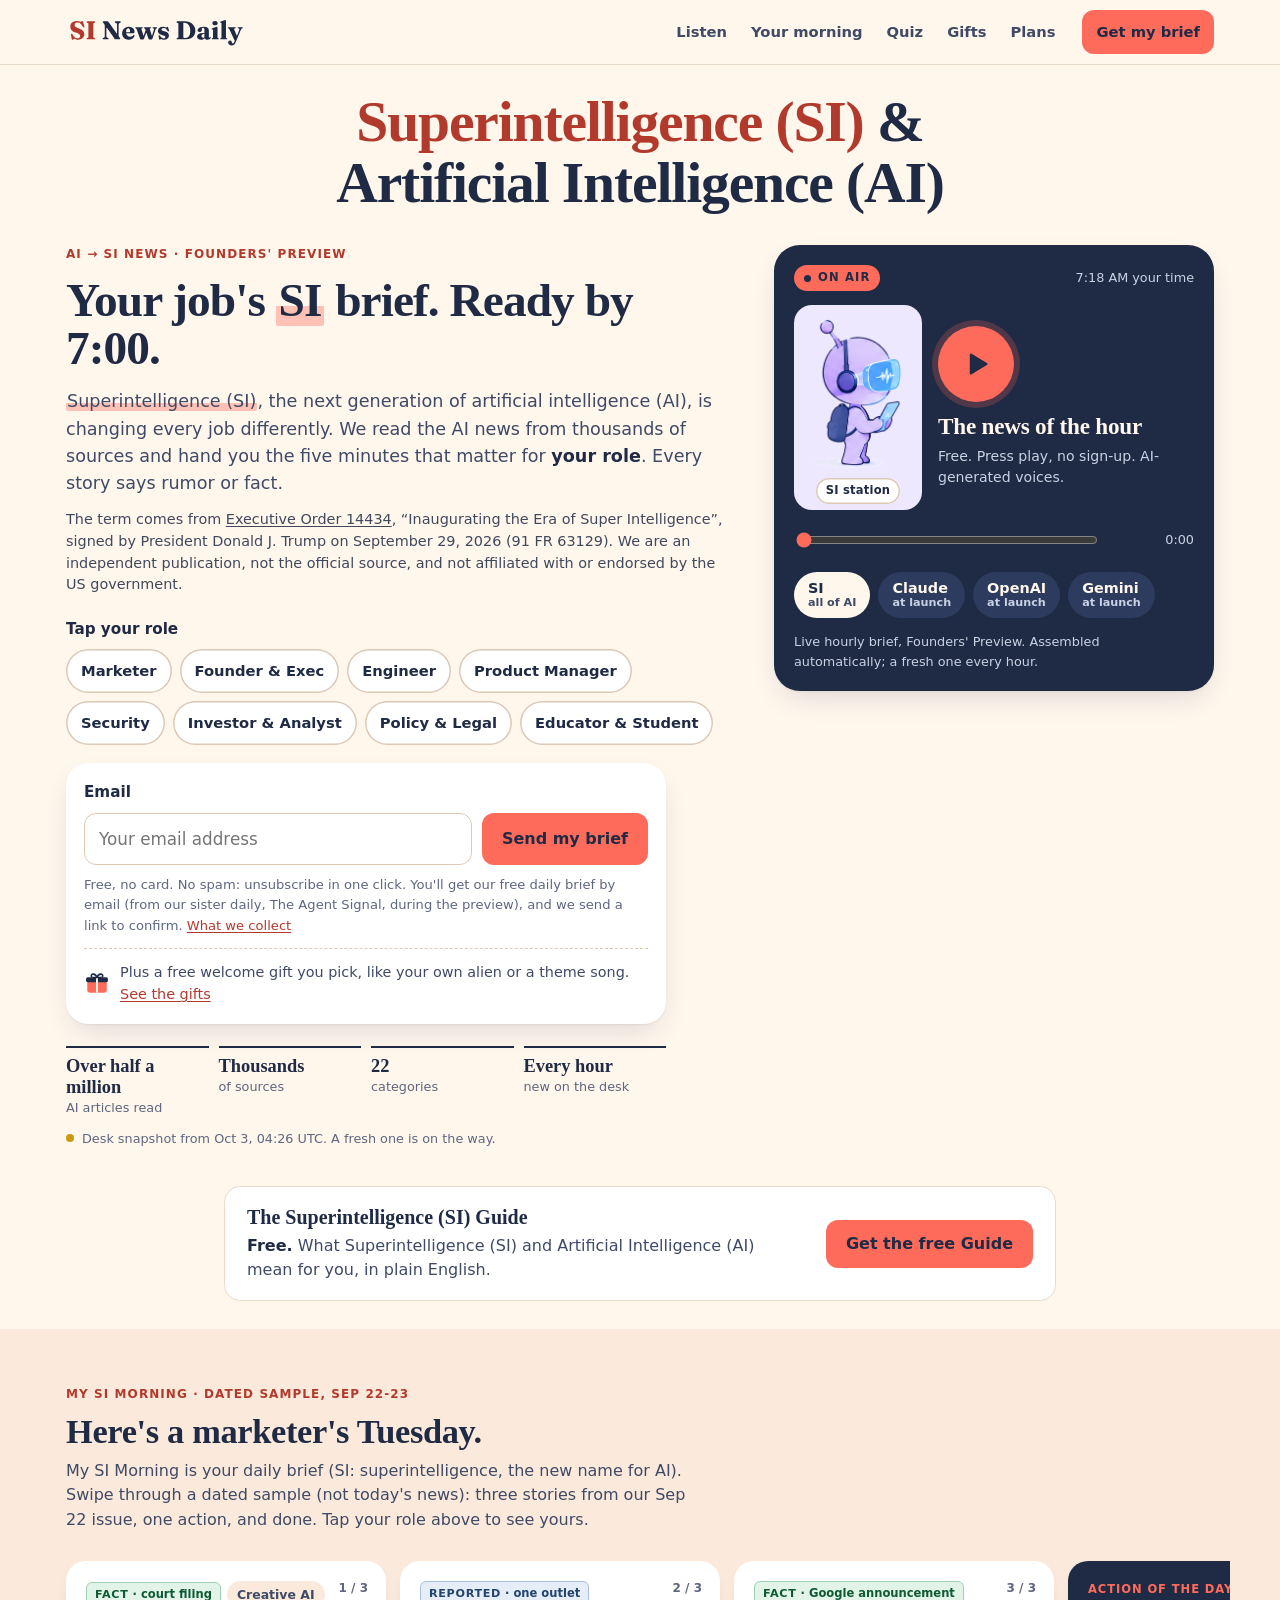
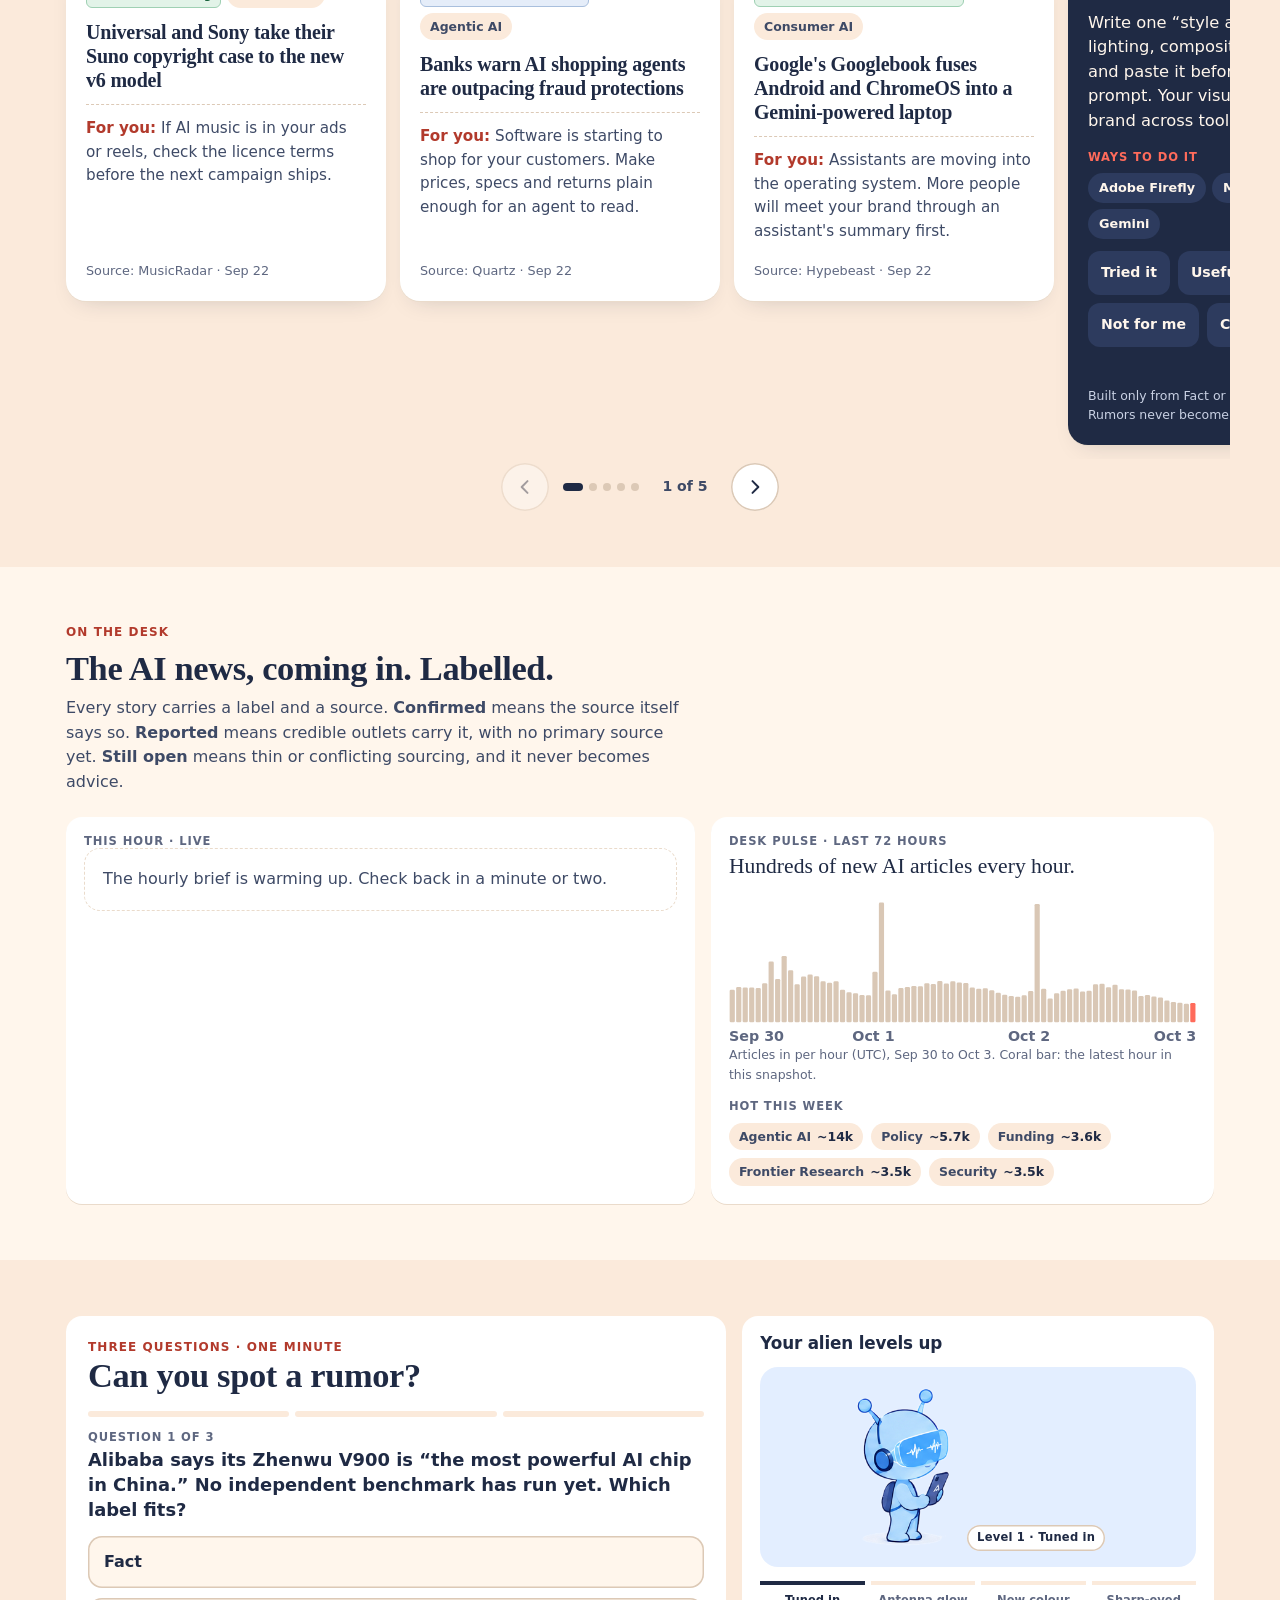
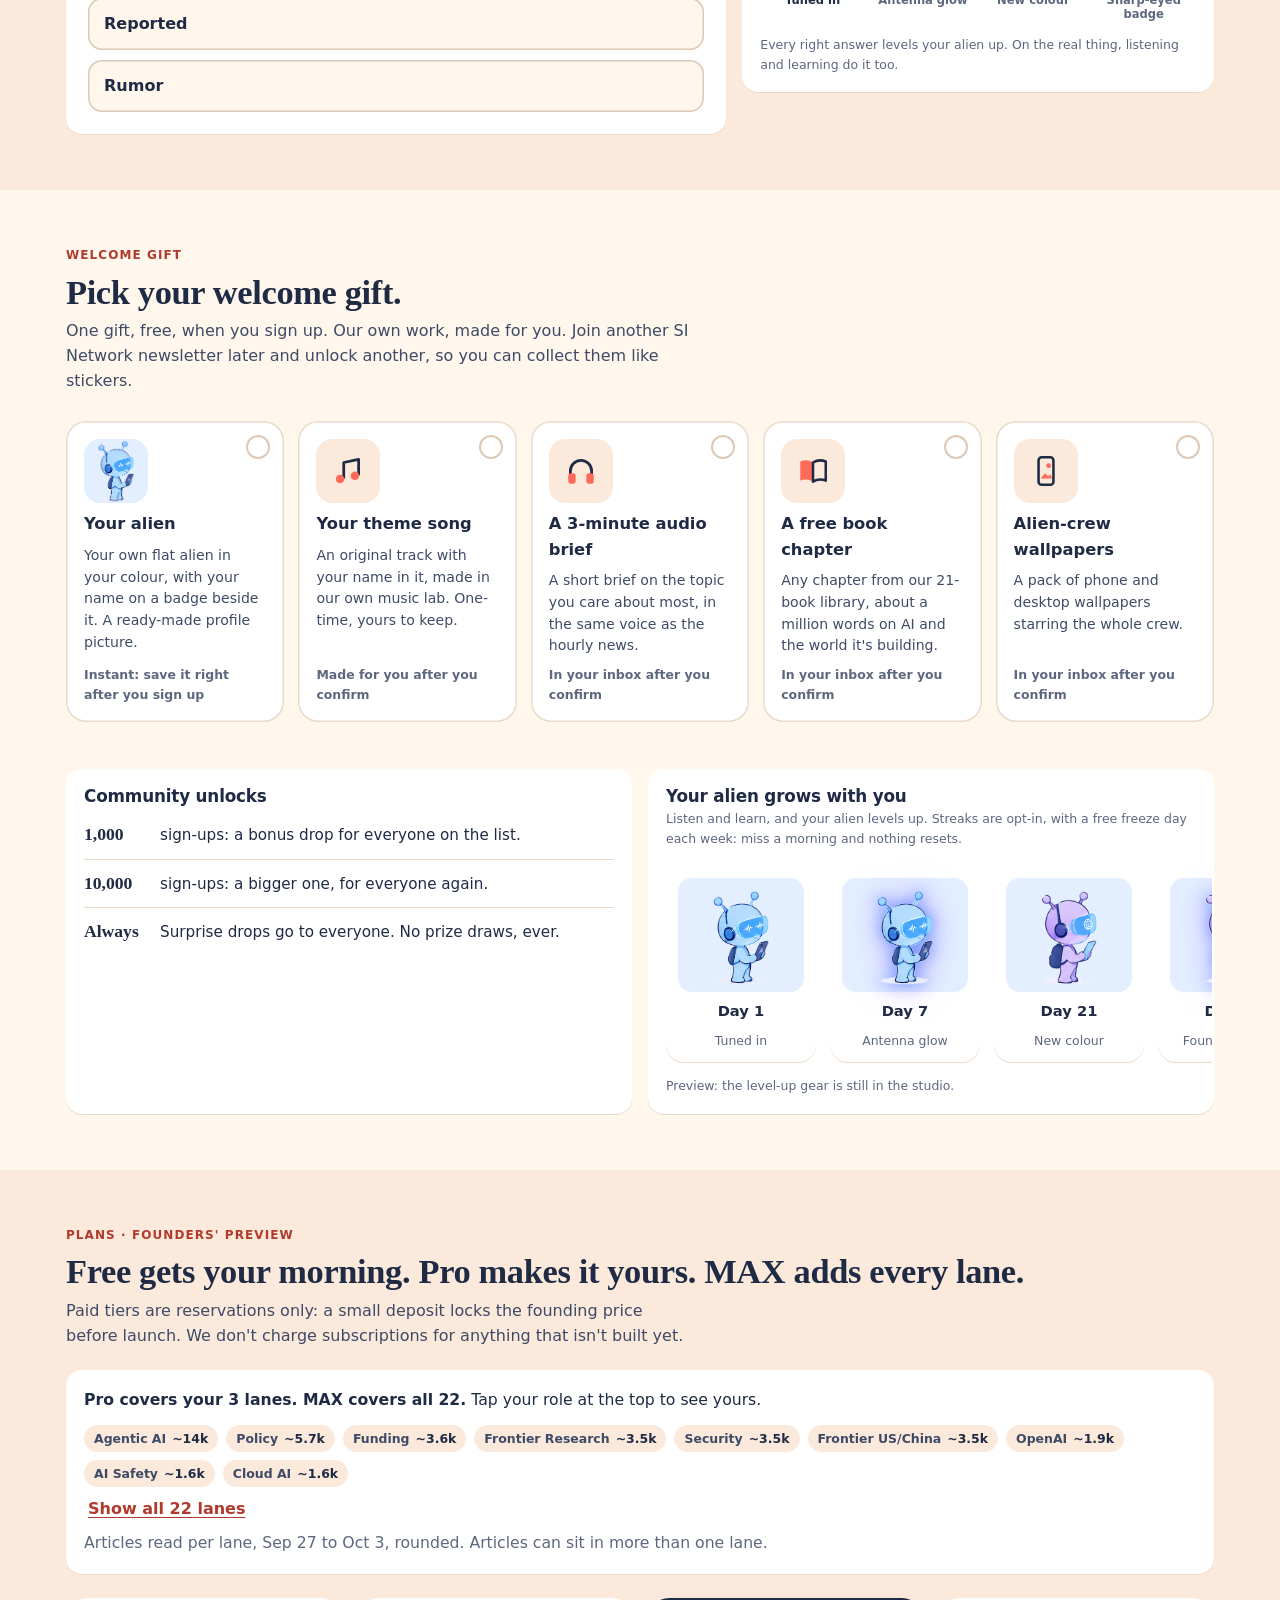
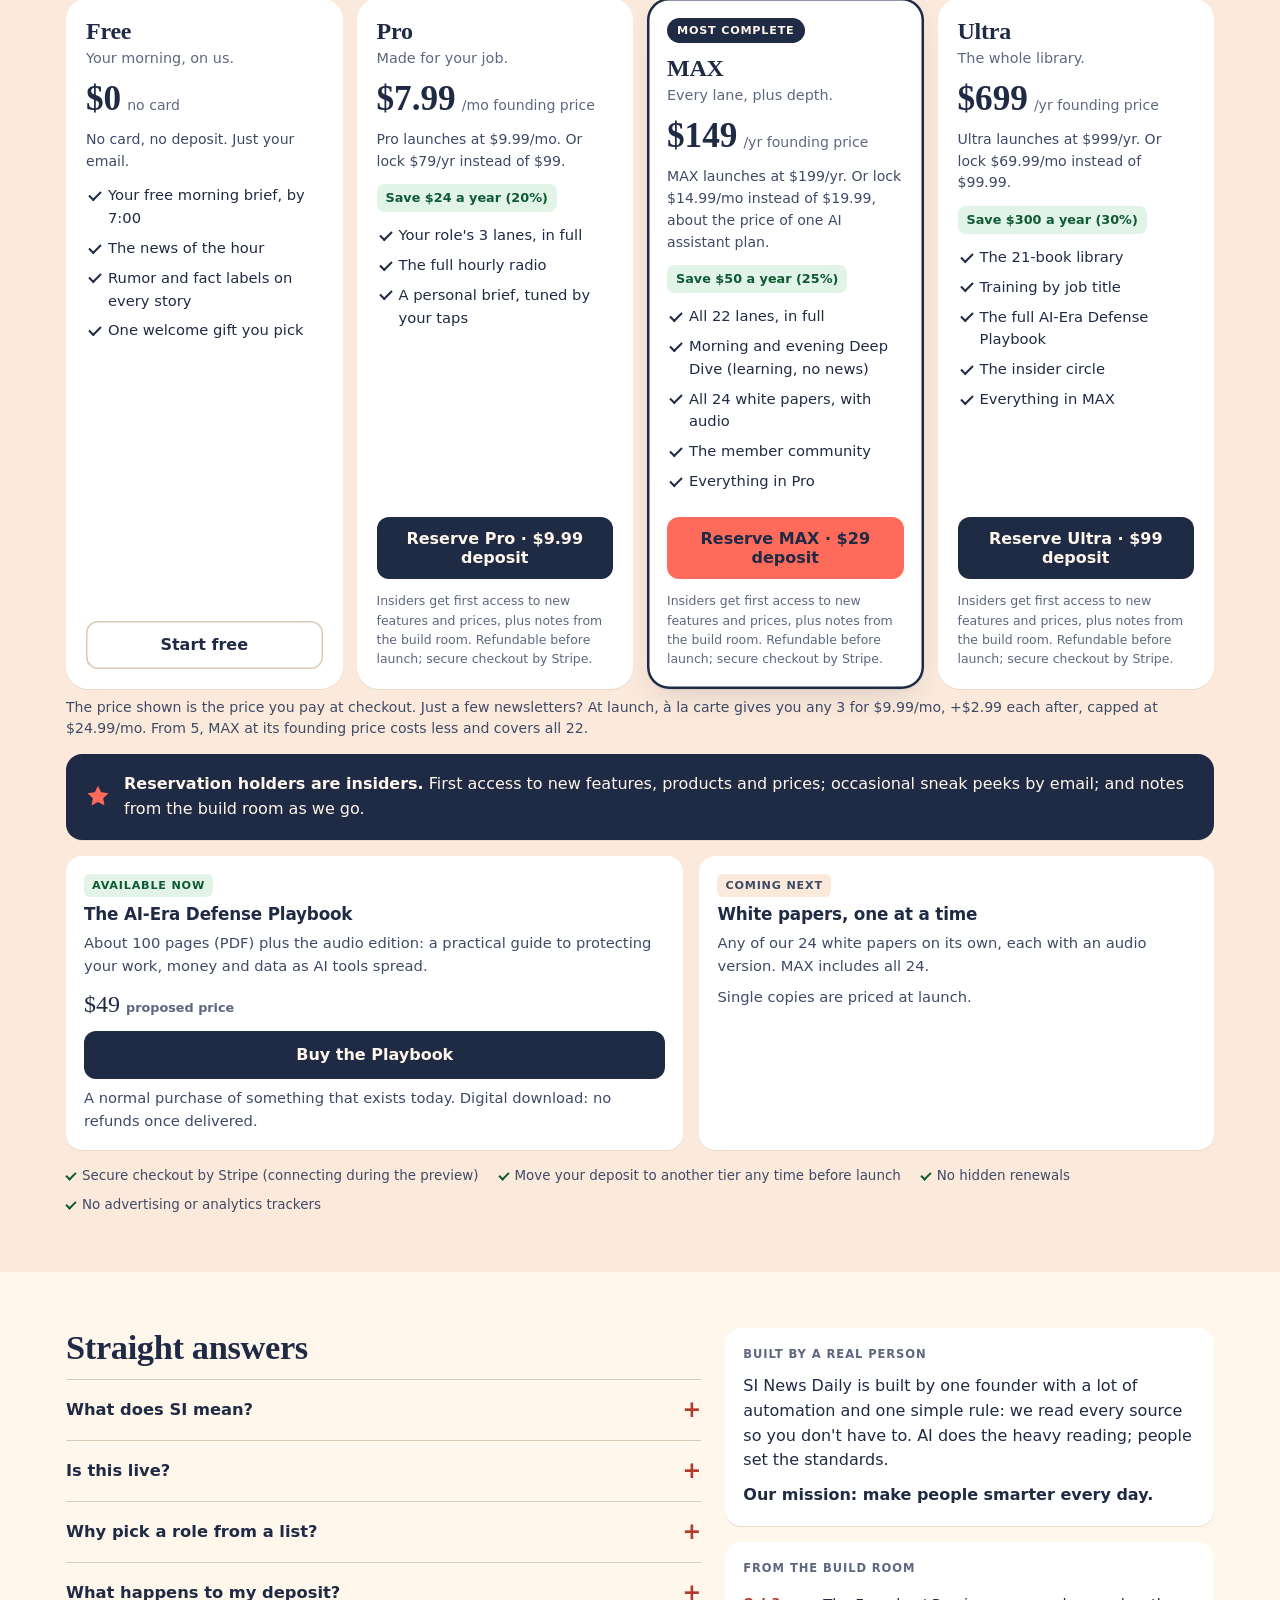
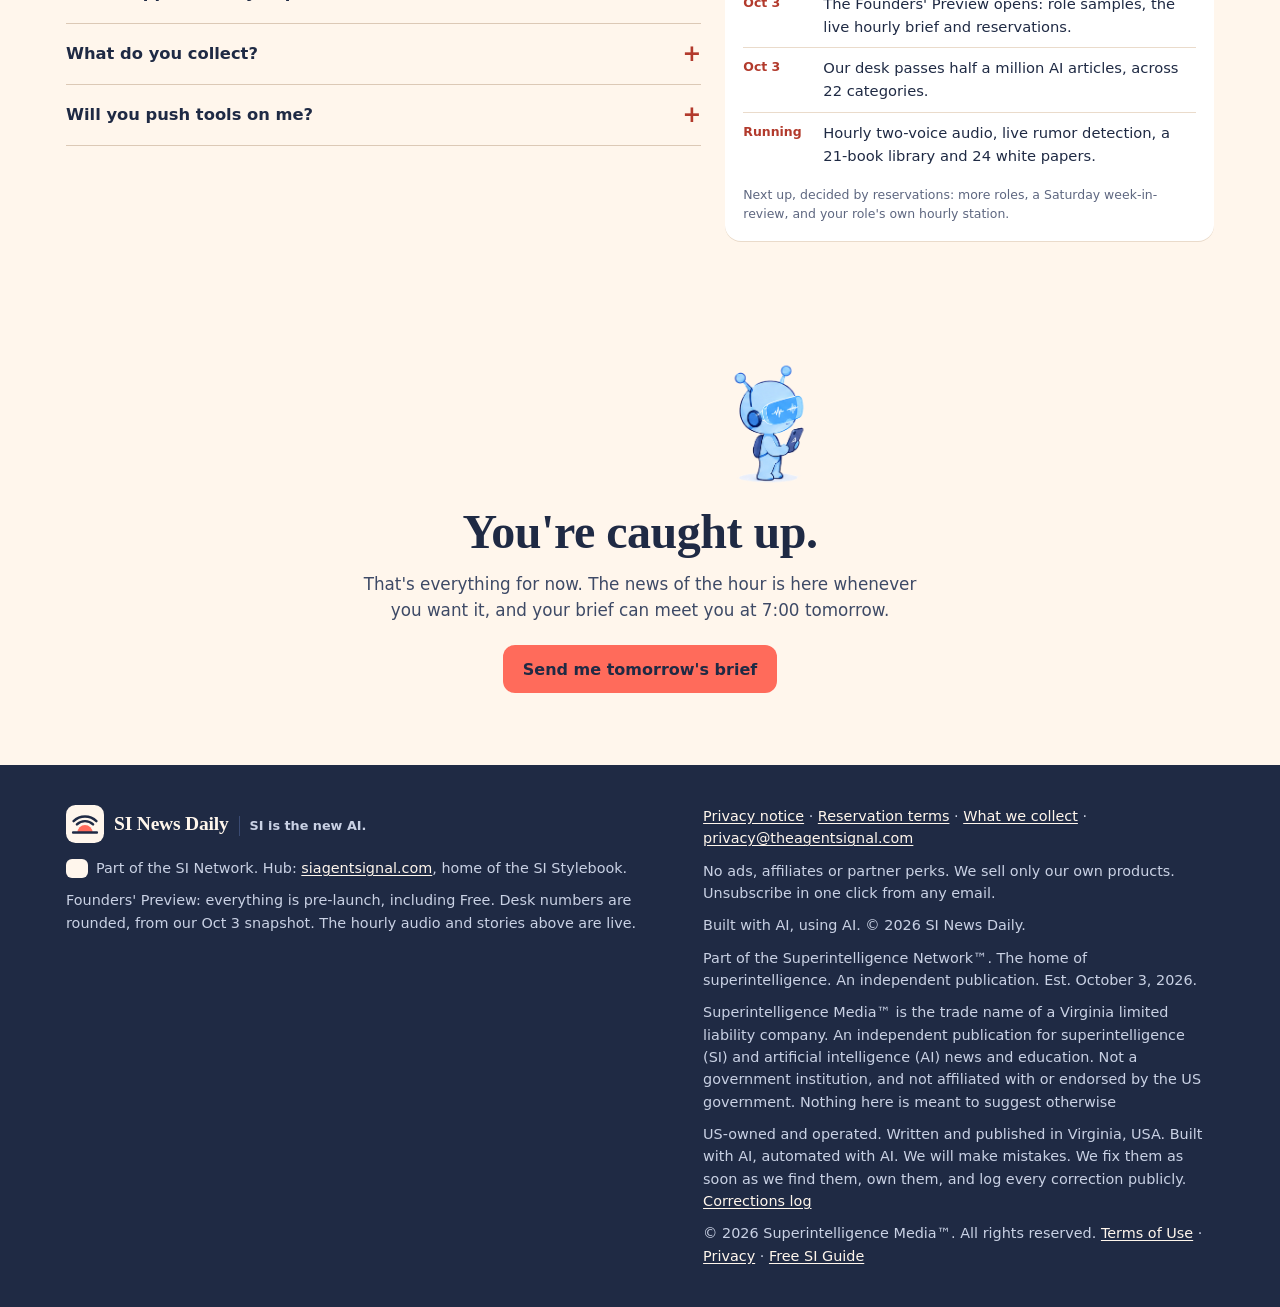
==== commit c97fd528: "Legal wordings A-E (approved 10-04) Co-Authored-By: Claude Sonnet 5.5 <noreply@anthropic.com>" ====
--- a/index.html
+++ b/index.html
@@ -61,6 +61,7 @@
       <p class="eyebrow">AI → SI news · Founders' Preview</p>
       <h1 id="h1">Your job's <span class="si">SI</span> brief. Ready by 7:00.</h1>
       <p class="lede"><span class="si">Superintelligence (SI)</span>, the next generation of artificial intelligence (AI), is changing every job differently. We read the AI news from thousands of sources and hand you the five minutes that matter for <strong id="ledeRole">your role</strong>. Every story says rumor or fact.</p>
+<p class="si-credit">The term comes from <a href="https://www.federalregister.gov/d/2026-20321" target="_blank" rel="noopener noreferrer" aria-label="Executive Order 14434 in the Federal Register (opens in a new tab)">Executive Order 14434</a>, “Inaugurating the Era of Super Intelligence”, signed by President Donald J. Trump on September 29, 2026 (91 FR 63129). We are an independent publication, not the official source, and not affiliated with or endorsed by the US government.</p>
     </div>
 
     <div class="h-act">
@@ -442,8 +443,9 @@
       <p><a href="https://siagentsignal.com/privacy.html" target="_blank" rel="noopener">Privacy notice</a> · <a href="#faq-deposit">Reservation terms</a> · <a href="#faq-data">What we collect</a> · <a href="mailto:privacy@theagentsignal.com">privacy@theagentsignal.com</a></p>
       <p>No ads, affiliates or partner perks. We sell only our own products. Unsubscribe in one click from any email.</p>
       <p>Built with AI, using AI. © 2026 SI News Daily.</p>
-      <p>Part of the Superintelligence Network™, the home of superintelligence. Est. October 3, 2026.</p>
+      <p>Part of the Superintelligence Network™. The home of superintelligence. An independent publication. Est. October 3, 2026.</p>
       <p>Superintelligence Media™ is the trade name of a Virginia limited liability company. An independent publication for superintelligence (SI) and artificial intelligence (AI) news and education. Not a government institution, and not affiliated with or endorsed by the US government. Nothing here is meant to suggest otherwise</p>
+<p>US-owned and operated. Written and published in Virginia, USA. Built with AI, automated with AI. We will make mistakes. We fix them as soon as we find them, own them, and log every correction publicly. <a href="https://siagentsignal.com/corrections.html" target="_blank" rel="noopener">Corrections log</a></p>
         <p>© 2026 Superintelligence Media™. All rights reserved. <a href="https://siagentsignal.com/terms.html" target="_blank" rel="noopener">Terms of Use</a> &middot; <a href="https://siagentsignal.com/privacy.html" target="_blank" rel="noopener">Privacy</a> &middot; <a href="https://siagentsignal.com/si/">Free SI Guide</a></p>
     </div>
   </div>
--- a/styles.css
+++ b/styles.css
@@ -486,5 +486,8 @@
 /* hidden radios are position:absolute; their scroller must be their containing block or they escape the clip and widen the page */
 .chiprow,.snap,.gmini,.stations,.gifts>div{position:relative}
 
+/* legal-ae: the credit line beside the first SI mention (pick B; shared snippet, _gen/legal_ae.py) */
+.si-credit{margin:.75rem 0 0;font-size:.9rem;line-height:1.5;color:inherit;opacity:.85;text-align:inherit}.si-credit a{color:inherit;text-decoration:underline}
+
 /* si-guide: the free Superintelligence (SI) Guide card (shared snippet, _gen/si_guide.py) */
 .sg{padding:4px 0 28px}.sg-card{display:flex;flex-wrap:wrap;align-items:center;justify-content:space-between;gap:14px 22px;box-sizing:border-box;width:min(100% - 32px,52rem);margin:0 auto;padding:18px 22px;background:var(--paper);border:1px solid var(--line);border-radius:var(--r);text-align:left}.sg-txt{flex:1 1 17rem;min-width:0}.sg-card h2{margin:0 0 4px;font:700 1.25rem/1.25 var(--display);letter-spacing:0;text-transform:none;max-width:none;color:var(--text)}.sg-card p{margin:0;font-size:1rem;line-height:1.5;color:var(--text-2)}.sg-card p b{color:var(--text)}.sg .btn.sg-btn{display:inline-flex;align-items:center;justify-content:center;flex:none;width:auto;text-decoration:none;text-align:center;white-space:normal}.sg .btn.sg-btn,.sg .btn.sg-btn:hover{color:var(--navy)}@media (max-width:520px){.sg-card{padding:16px}.sg .btn.sg-btn{width:100%}}
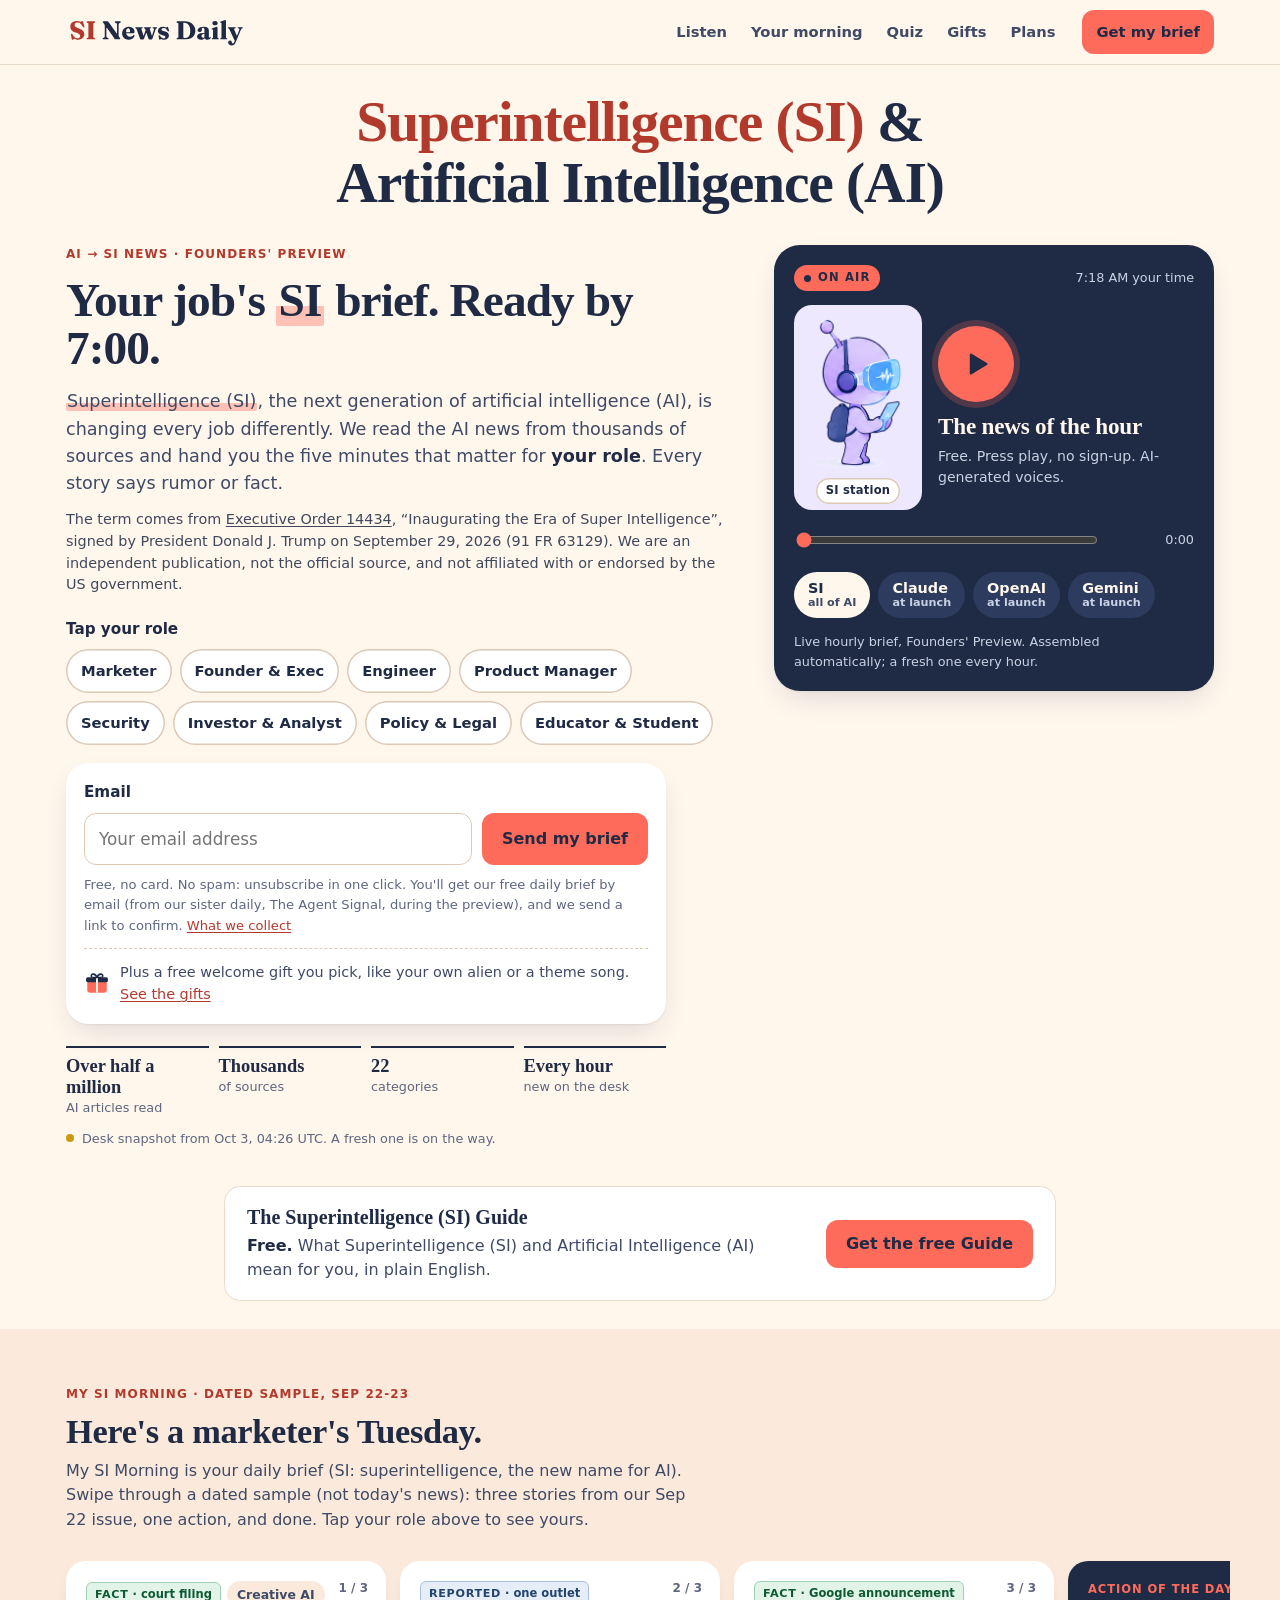
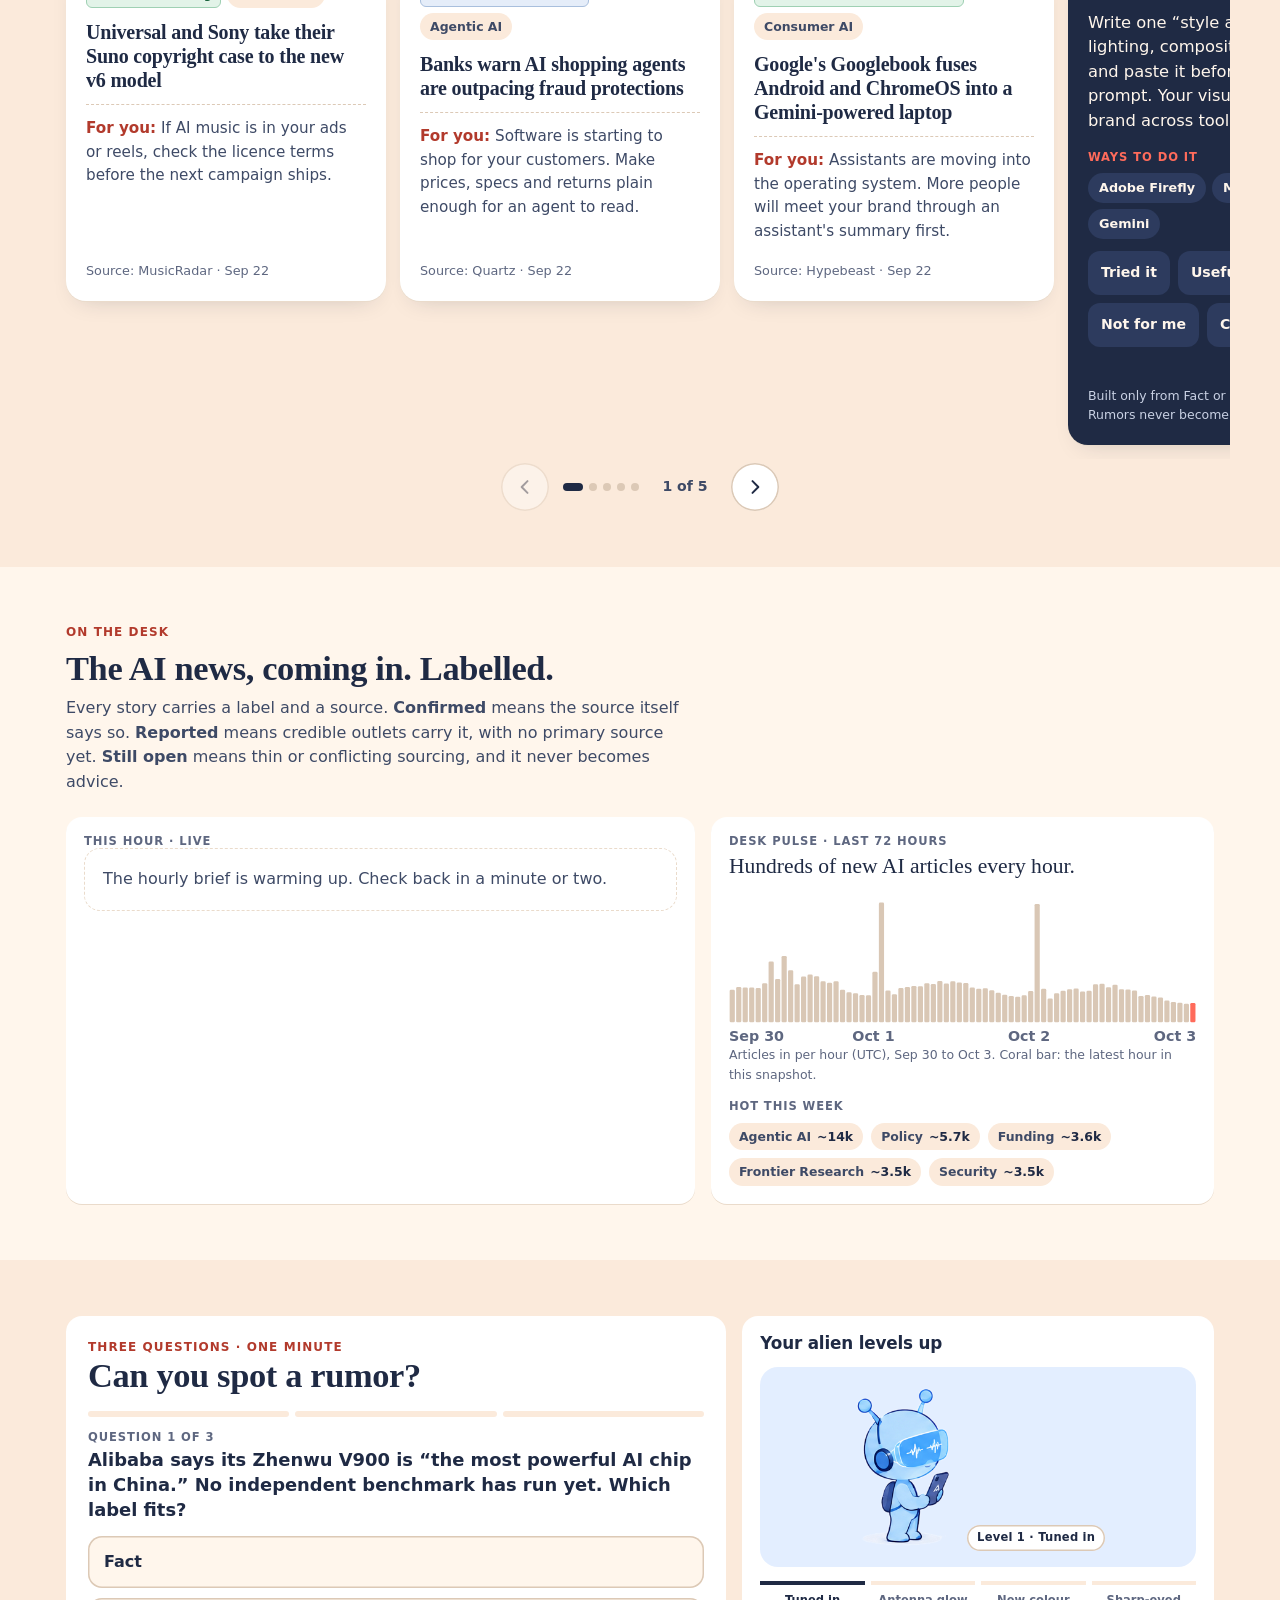
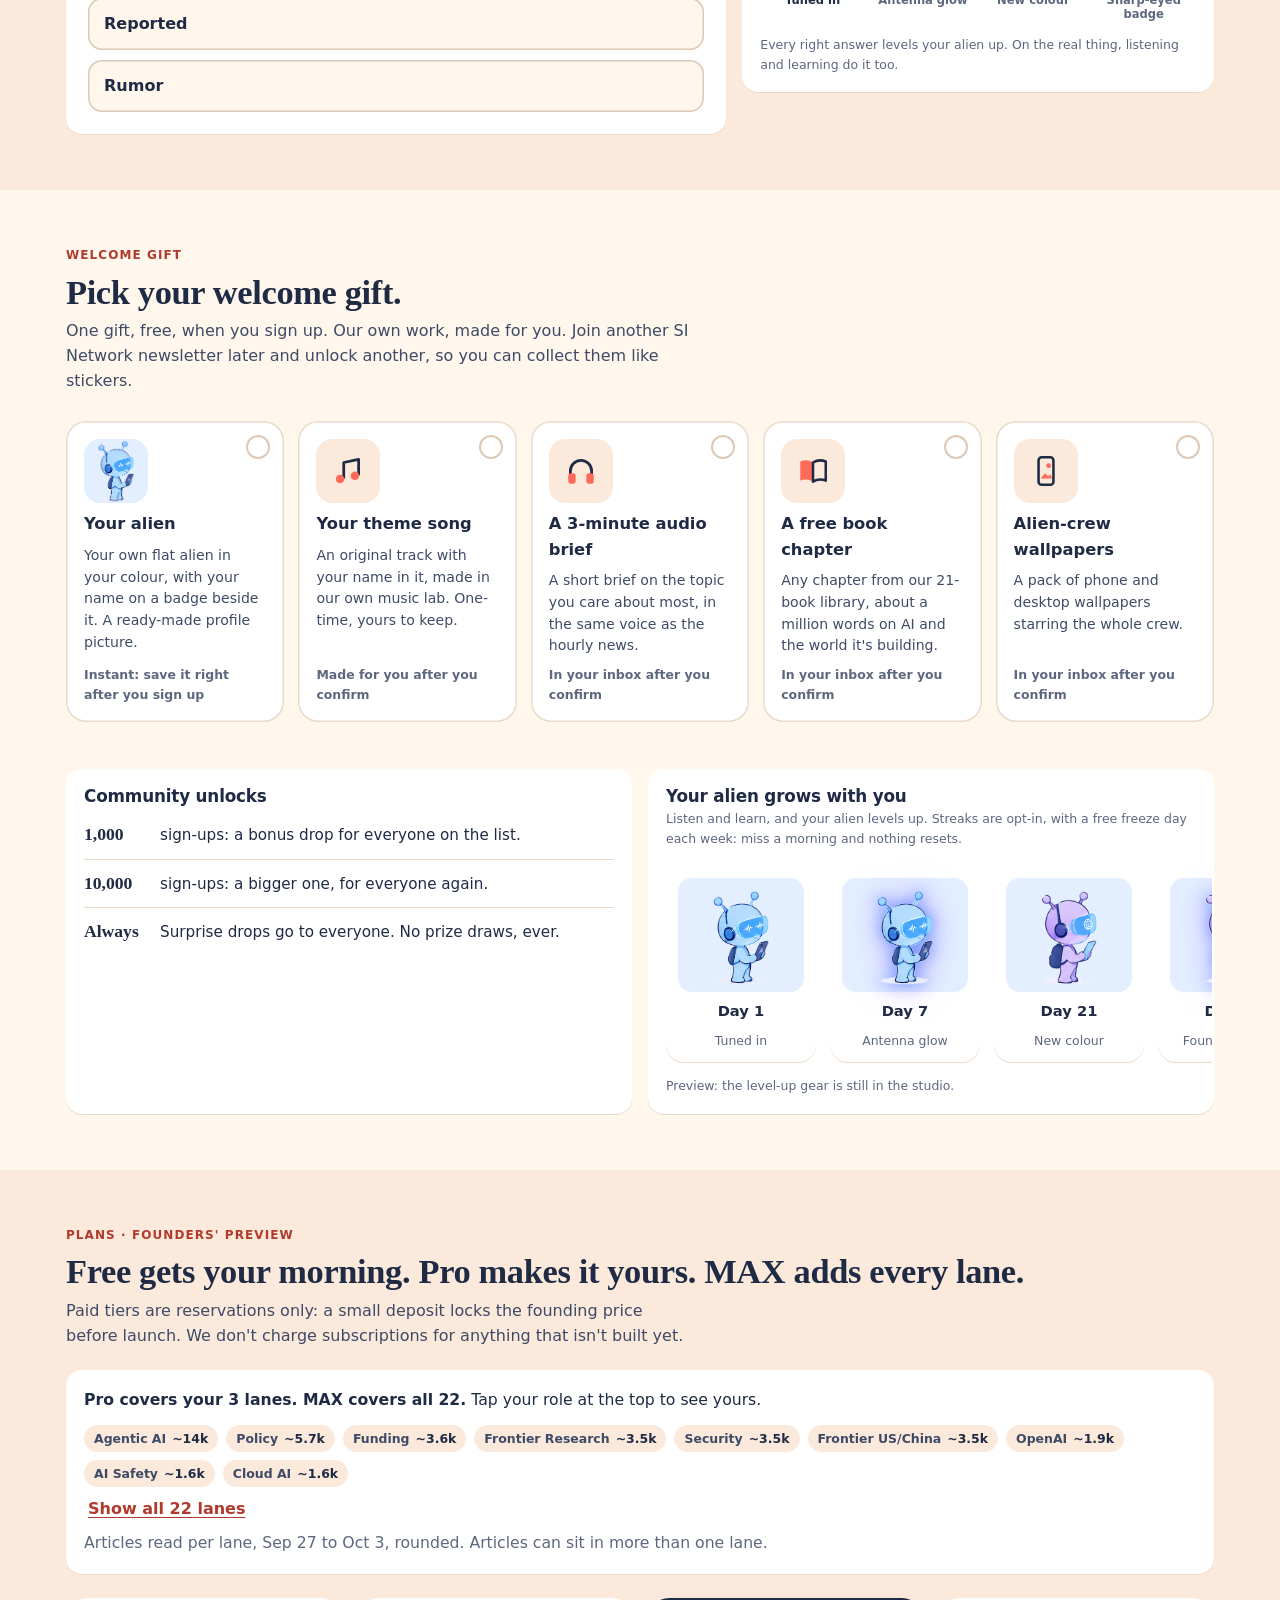
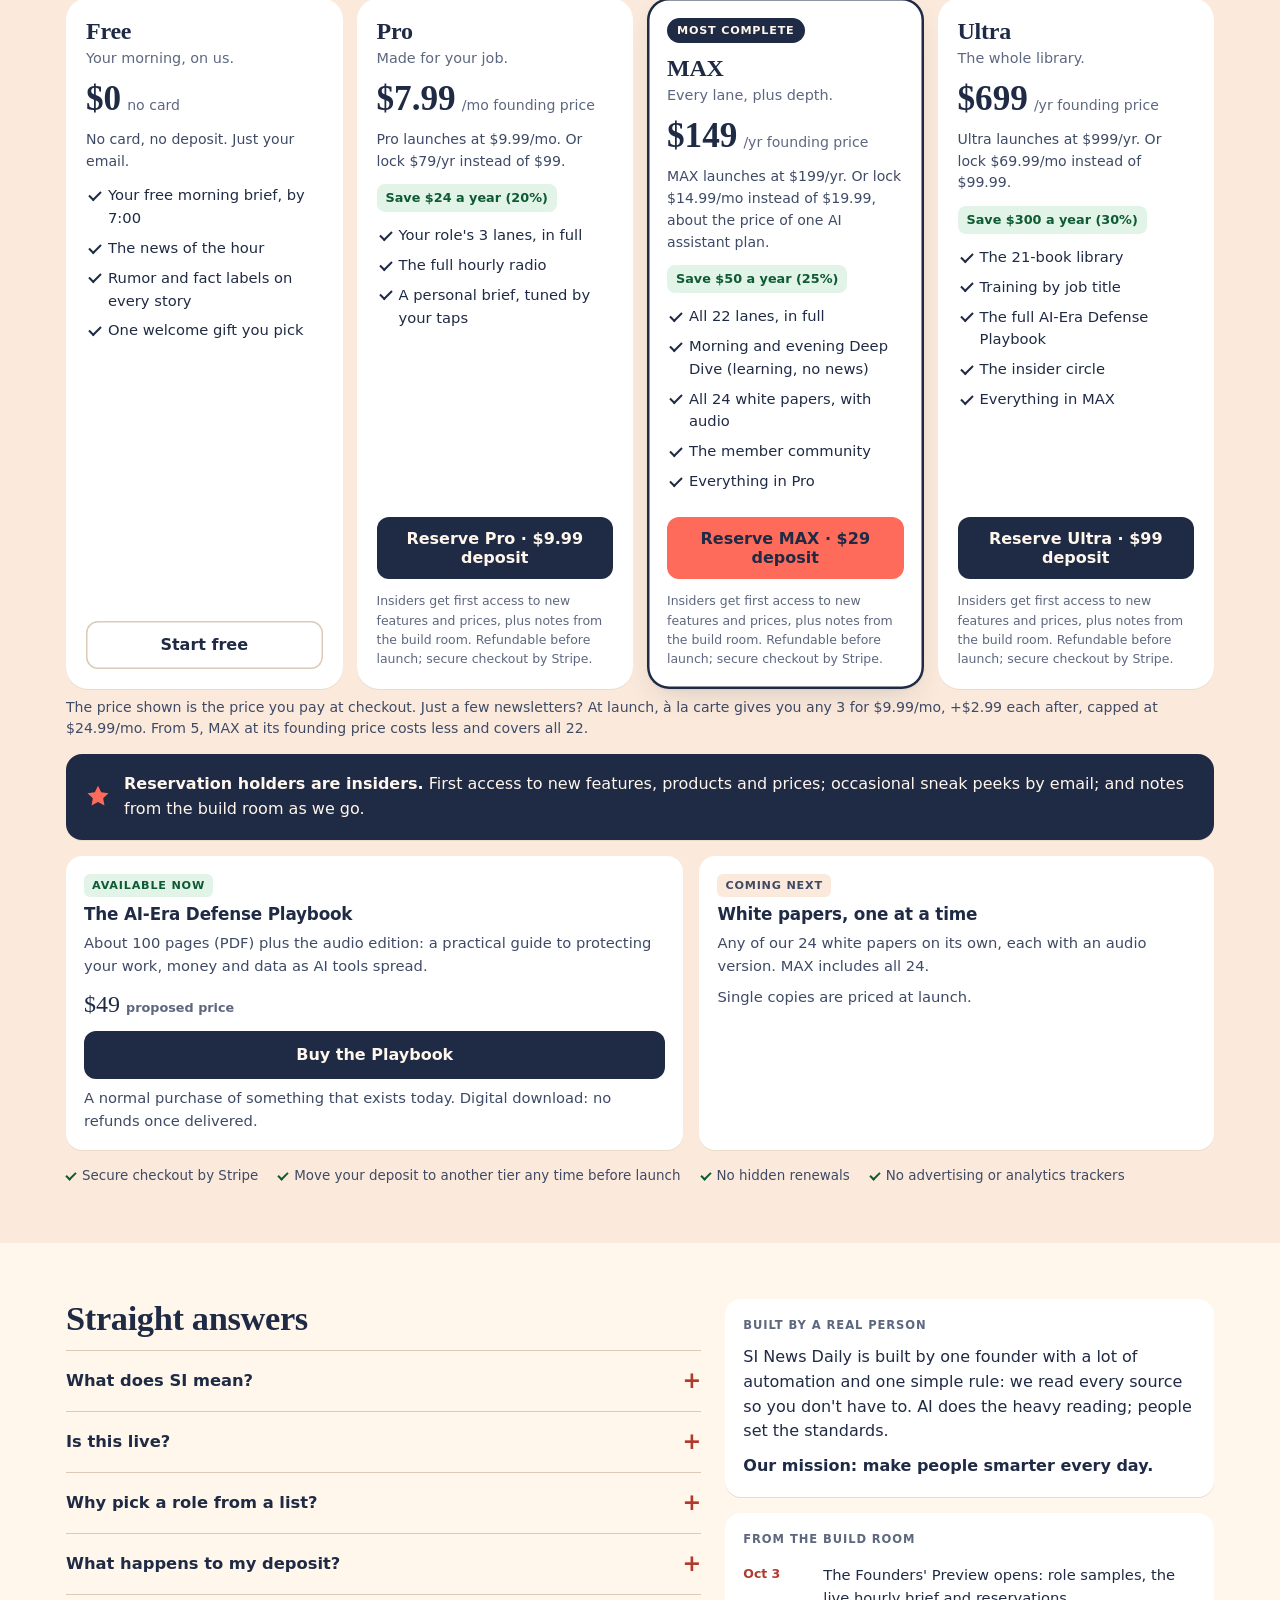
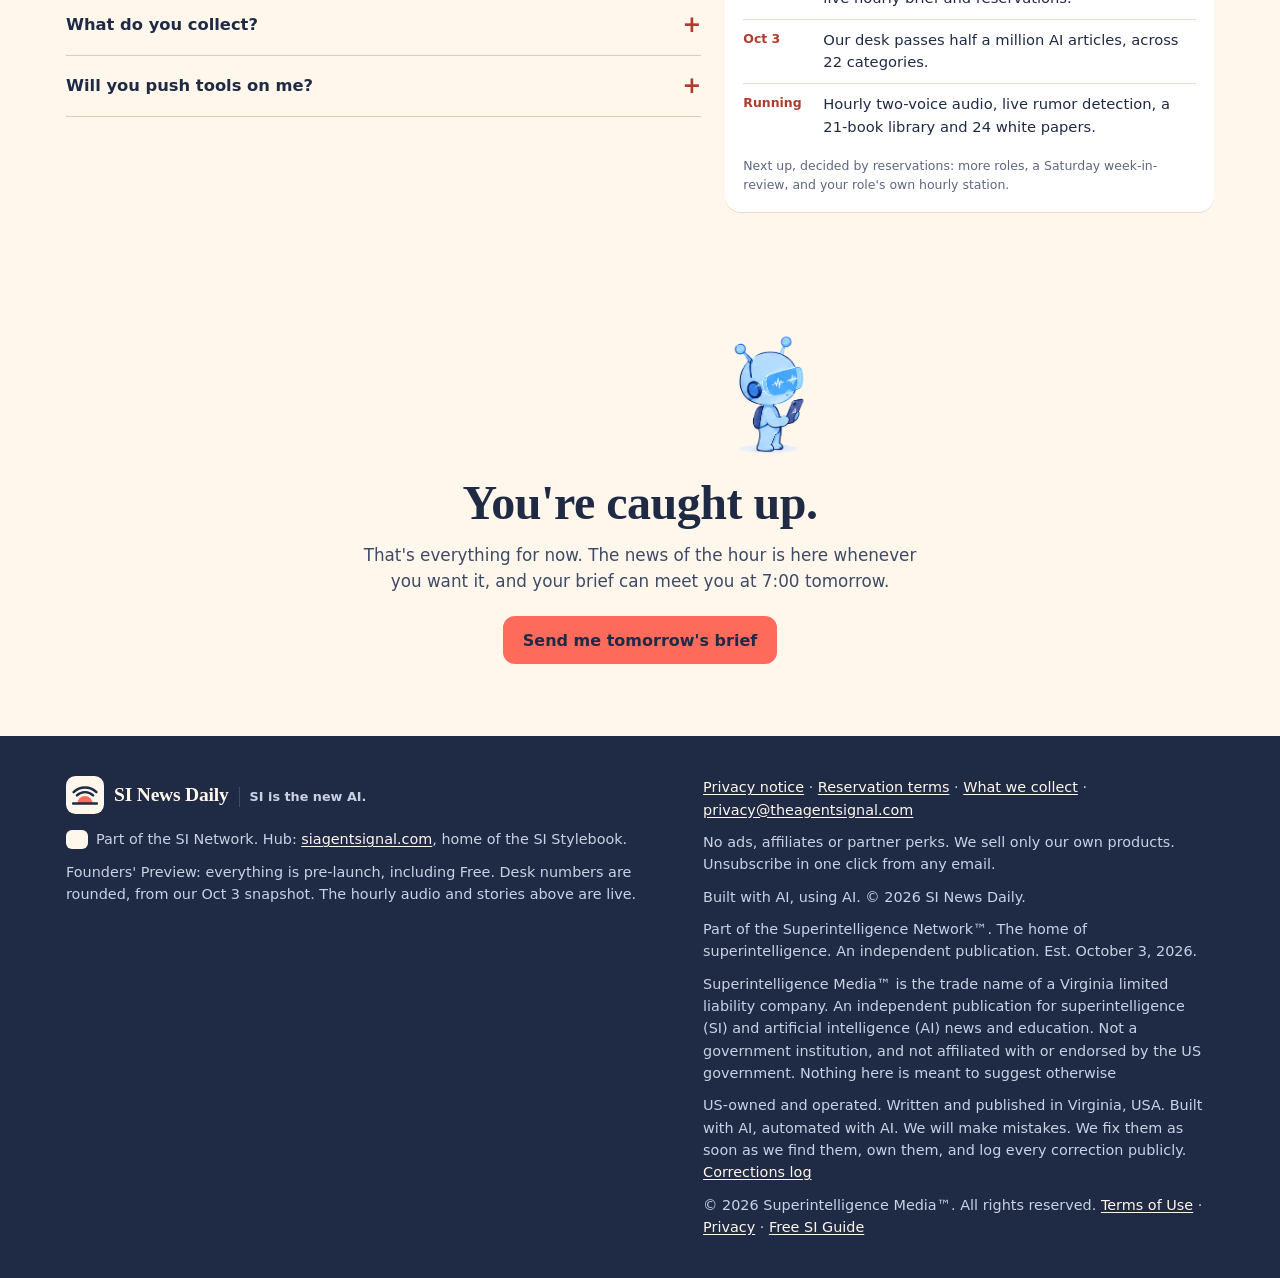
==== commit 58b9b154: "Checkout links for the Playbook and reservations" ====
--- a/index.html
+++ b/index.html
@@ -326,7 +326,7 @@
         <span class="save">Save $24 a year (20%)</span>
         <ul class="feats"><li>Your role's 3 lanes, in full</li><li>The full hourly radio</li><li>A personal brief, tuned by your taps</li></ul>
         <span class="grow"></span>
-        <button class="btn navy" type="button" data-reserve="pro">Reserve Pro · $9.99 deposit</button>
+        <button data-pay-url="https://buy.stripe.com/3cI9ASfpb64e4qc3sW8Vi0w?client_reference_id=sinewsdaily-com" class="btn navy" type="button" data-reserve="pro">Reserve Pro · $9.99 deposit</button>
         <p class="note">Insiders get first access to new features and prices, plus notes from the build room. Refundable before launch; secure checkout by Stripe.</p>
       </article>
       <article class="plan hero" aria-labelledby="pl-max">
@@ -337,7 +337,7 @@
         <span class="save">Save $50 a year (25%)</span>
         <ul class="feats"><li>All 22 lanes, in full</li><li>Morning and evening Deep Dive (learning, no news)</li><li>All 24 white papers, with audio</li><li>The member community</li><li>Everything in Pro</li></ul>
         <span class="grow"></span>
-        <button class="btn" type="button" data-reserve="max">Reserve MAX · $29 deposit</button>
+        <button data-pay-url="https://buy.stripe.com/4gMbJ0dh3gISaOA1kO8Vi0x?client_reference_id=sinewsdaily-com" class="btn" type="button" data-reserve="max">Reserve MAX · $29 deposit</button>
         <p class="note">Insiders get first access to new features and prices, plus notes from the build room. Refundable before launch; secure checkout by Stripe.</p>
       </article>
       <article class="plan" aria-labelledby="pl-ultra">
@@ -347,7 +347,7 @@
         <span class="save">Save $300 a year (30%)</span>
         <ul class="feats"><li>The 21-book library</li><li>Training by job title</li><li>The full AI-Era Defense Playbook</li><li>The insider circle</li><li>Everything in MAX</li></ul>
         <span class="grow"></span>
-        <button class="btn navy" type="button" data-reserve="ultra">Reserve Ultra · $99 deposit</button>
+        <button data-pay-url="https://buy.stripe.com/4gMfZggtf8cme0Me7A8Vi0y?client_reference_id=sinewsdaily-com" class="btn navy" type="button" data-reserve="ultra">Reserve Ultra · $99 deposit</button>
         <p class="note">Insiders get first access to new features and prices, plus notes from the build room. Refundable before launch; secure checkout by Stripe.</p>
       </article>
     </div>
@@ -364,7 +364,7 @@
         <h3 id="pbH">The AI-Era Defense Playbook</h3>
         <p>About 100 pages (PDF) plus the audio edition: a practical guide to protecting your work, money and data as AI tools spread.</p>
         <span class="p">$49 <small>proposed price</small></span>
-        <button class="btn navy" type="button" data-reserve="playbook">Buy the Playbook</button>
+        <button data-pay-url="https://buy.stripe.com/eVqcN45OB50a1e07Jc8Vi0v?client_reference_id=sinewsdaily-com" class="btn navy" type="button" data-reserve="playbook">Buy the Playbook</button>
         <p class="tiny">A normal purchase of something that exists today. Digital download: no refunds once delivered.</p>
       </article>
       <article class="card prod" aria-labelledby="wpH">
@@ -375,7 +375,7 @@
       </article>
     </div>
     <ul class="trust" aria-label="How checkout works">
-      <li>Secure checkout by Stripe (connecting during the preview)</li>
+      <li>Secure checkout by Stripe</li>
       <li>Move your deposit to another tier any time before launch</li>
       <li>No hidden renewals</li>
       <li>No advertising or analytics trackers</li>
@@ -458,7 +458,7 @@
     <dl class="four" id="dlgFour"></dl>
     <p class="insline" id="dlgIns">Reservation holders are insiders: first access to new features, products and prices, sneak peeks by email, and notes from the build room.</p>
     <button class="btn block" type="button" id="dlgPay">Reserve</button>
-    <p class="refund" id="dlgRefund"></p>
+    <p class="refund" id="dlgRefund"></p><p class="refund">See the <a href="https://siagentsignal.com/terms-of-sale.html" target="_blank" rel="noopener">Terms of Sale</a>.</p>
     <p class="test" id="dlgTest" role="status" hidden>Stripe Checkout connects during the Founders' Preview. Nothing was charged.</p>
     <button class="btn ghost sm block closebtn" type="button" id="dlgClose">Not now</button>
   </div>
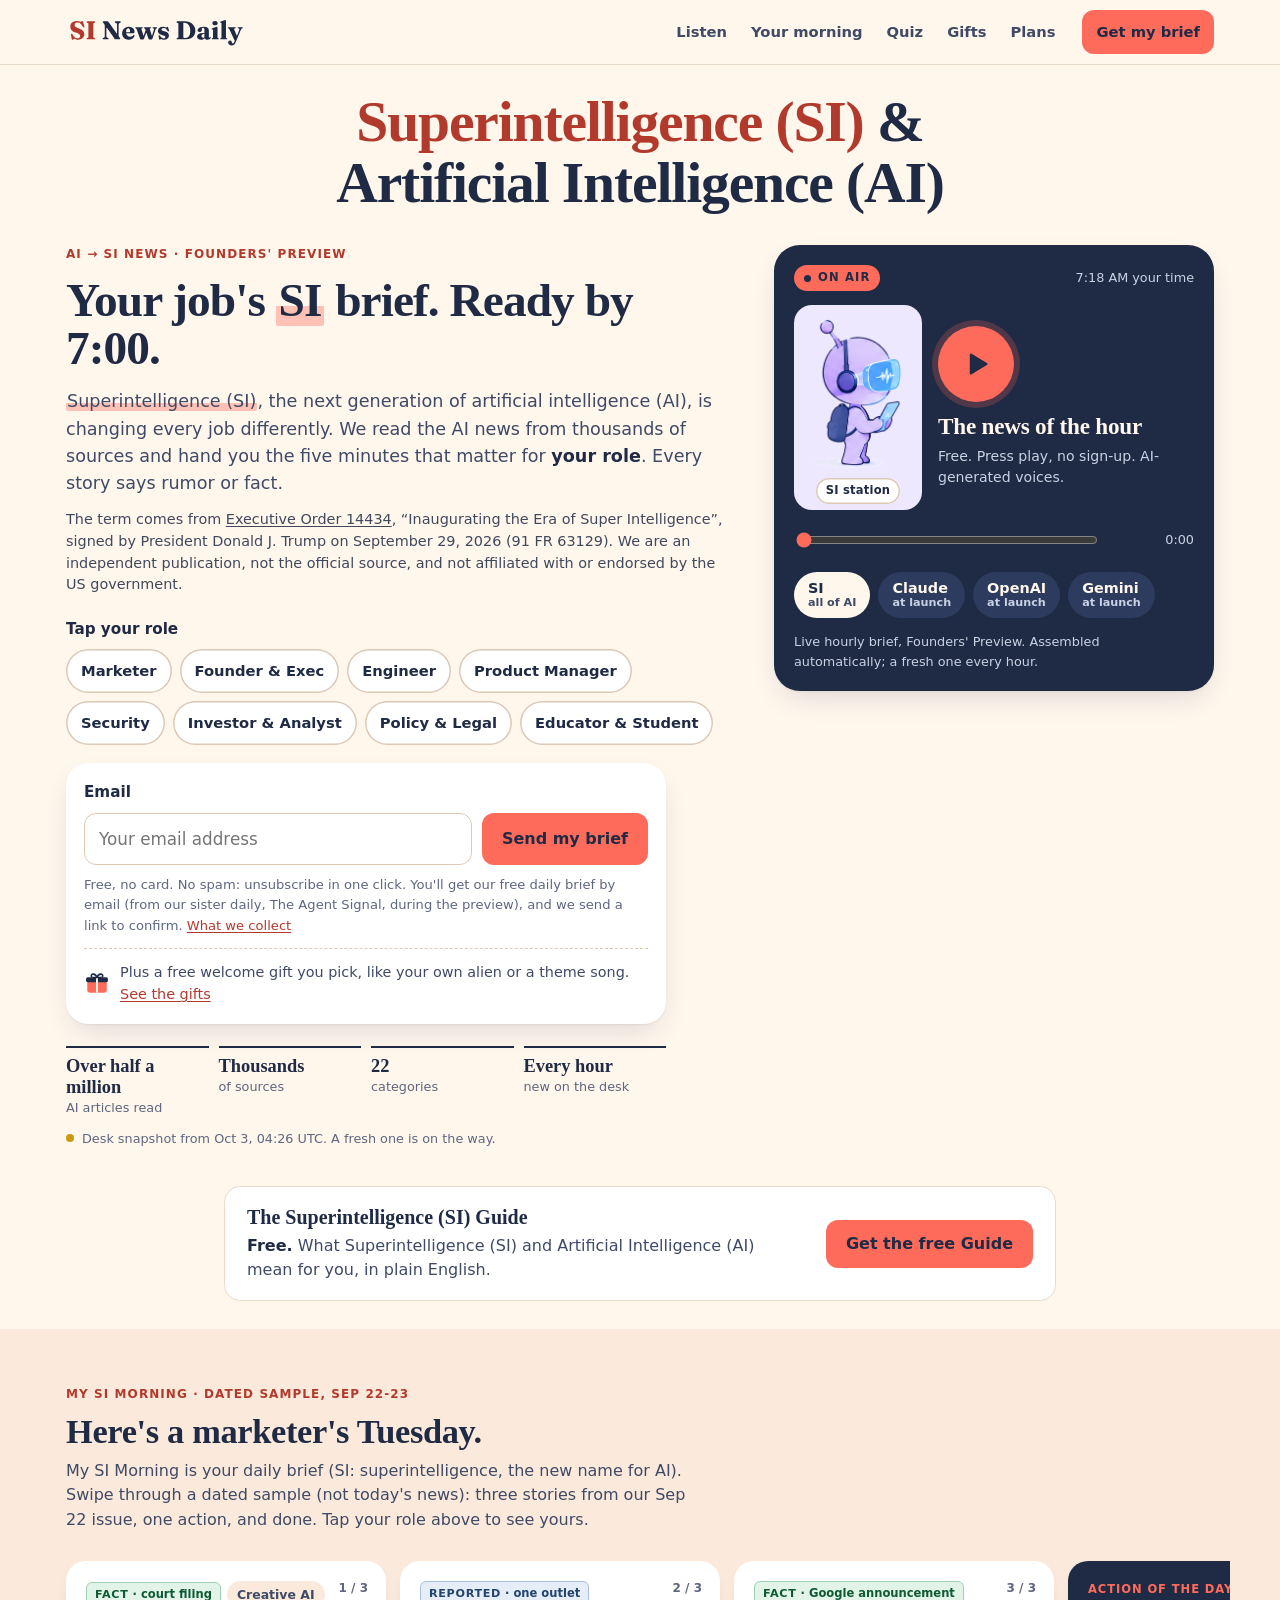
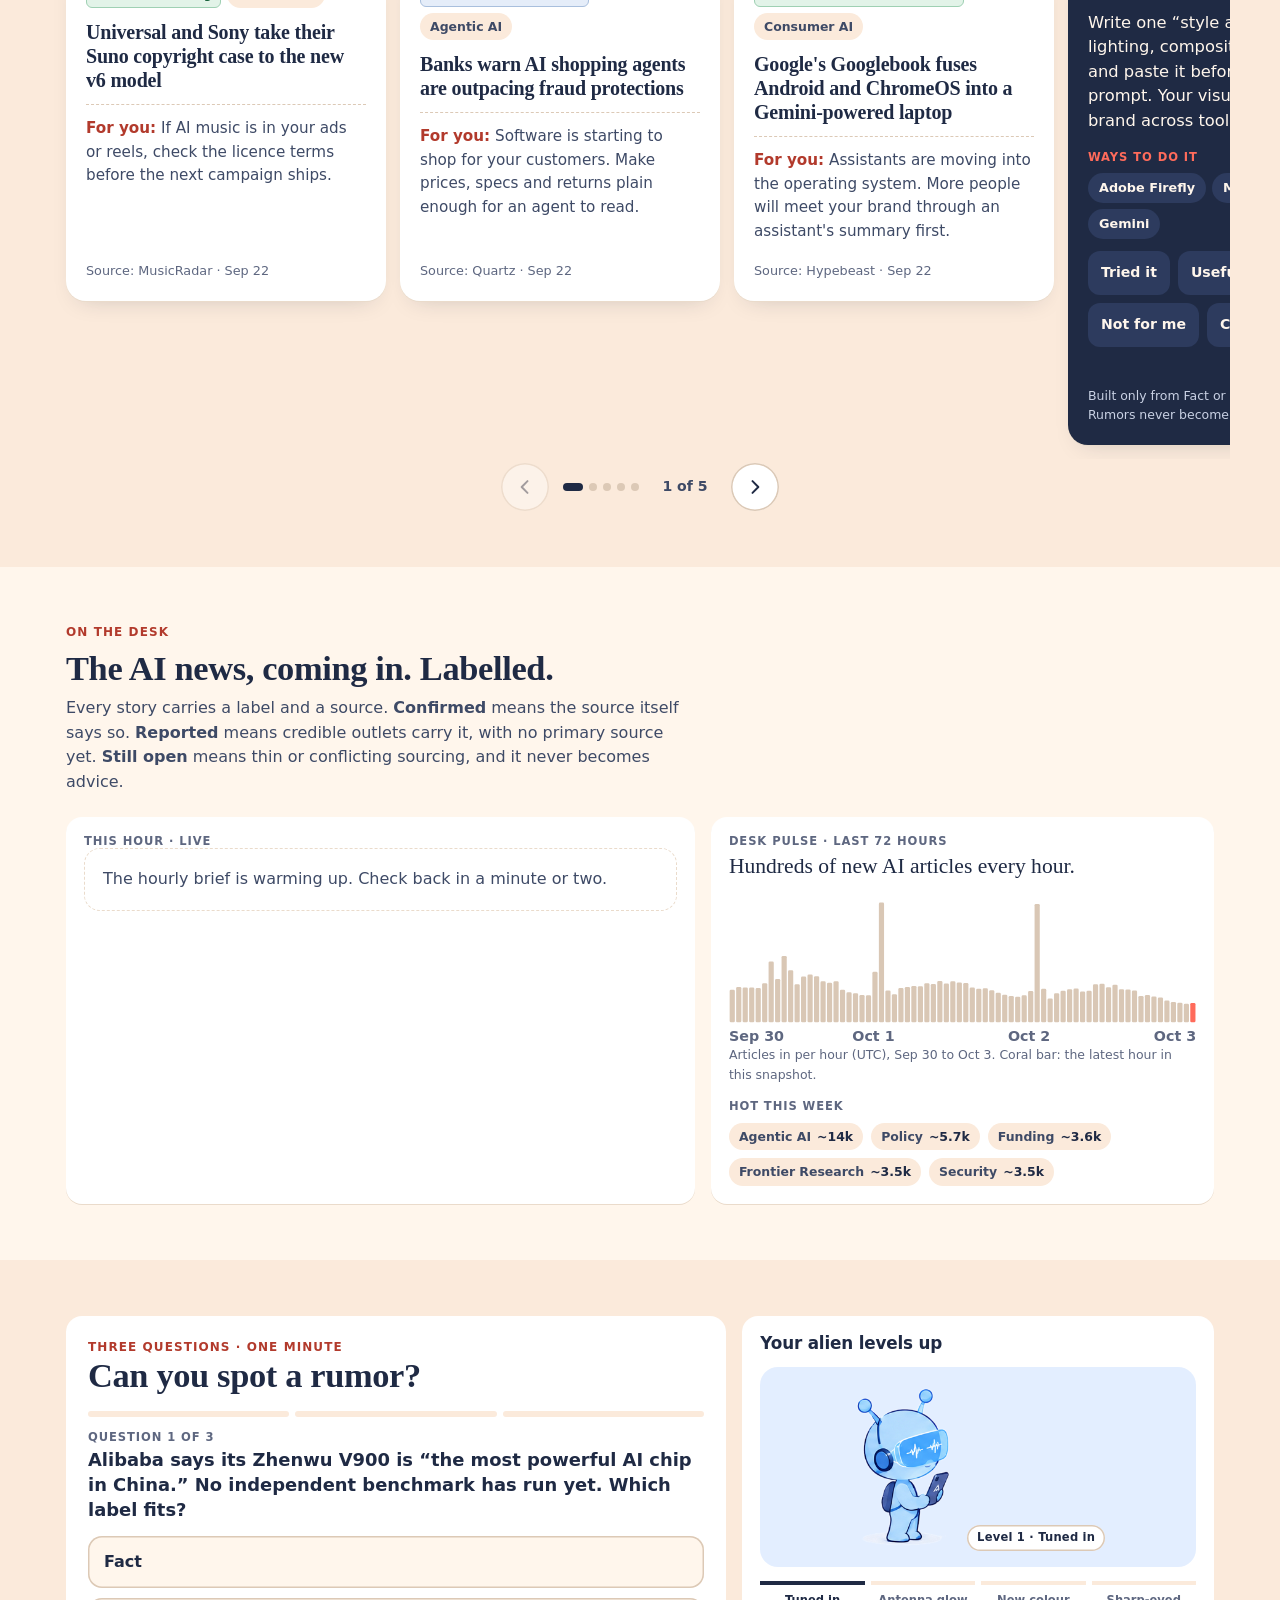
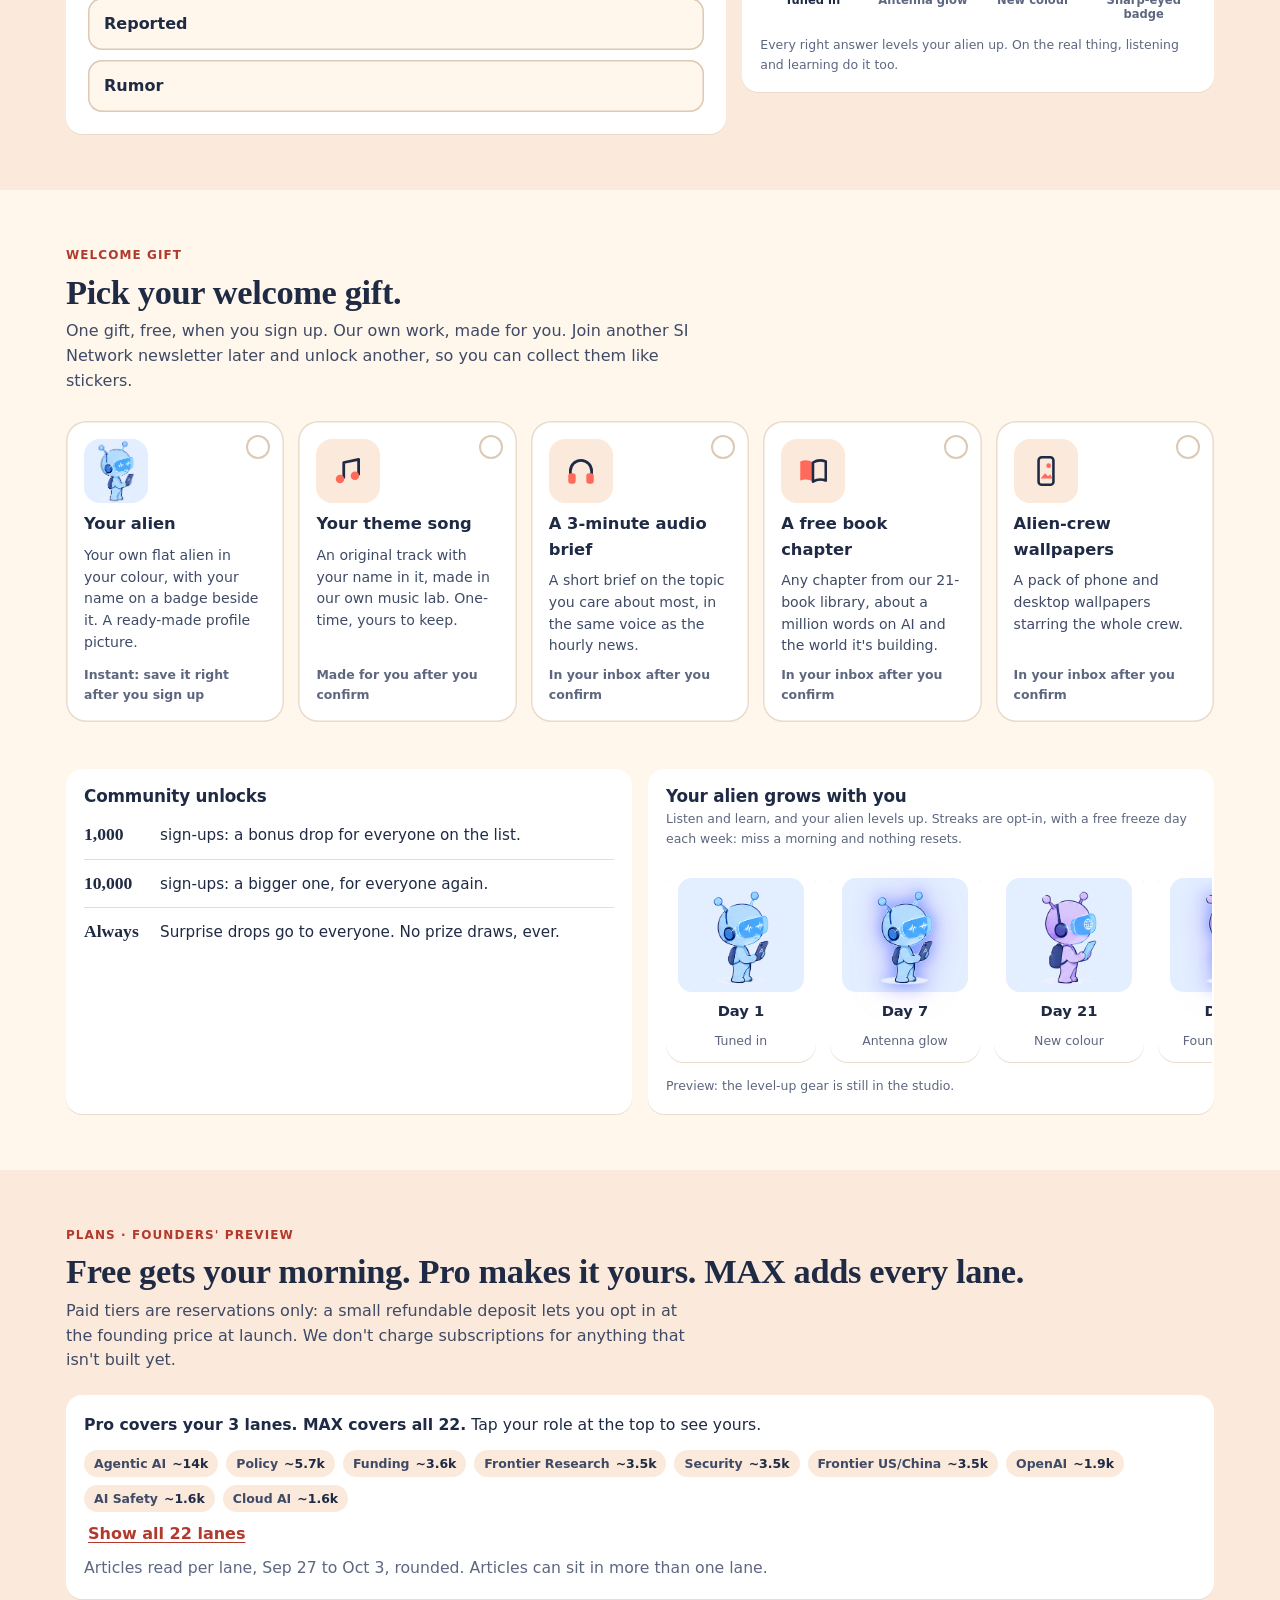
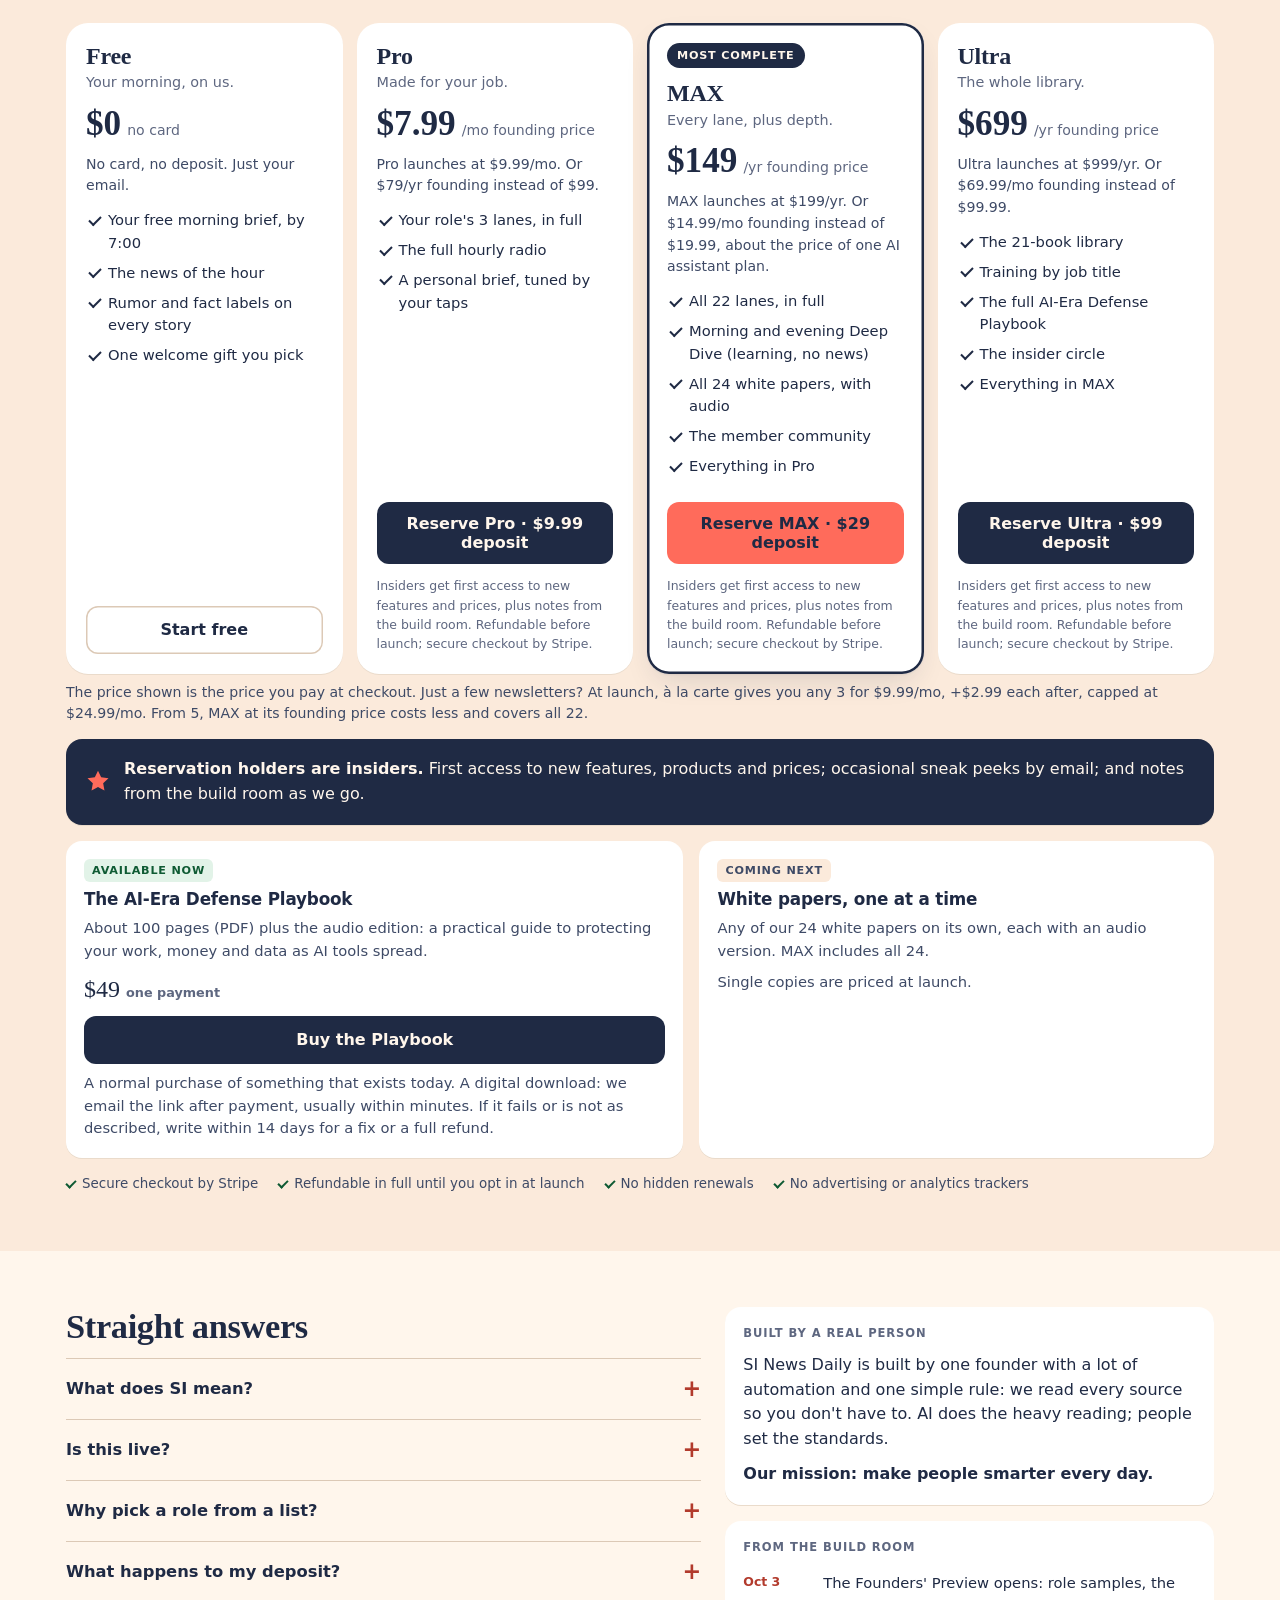
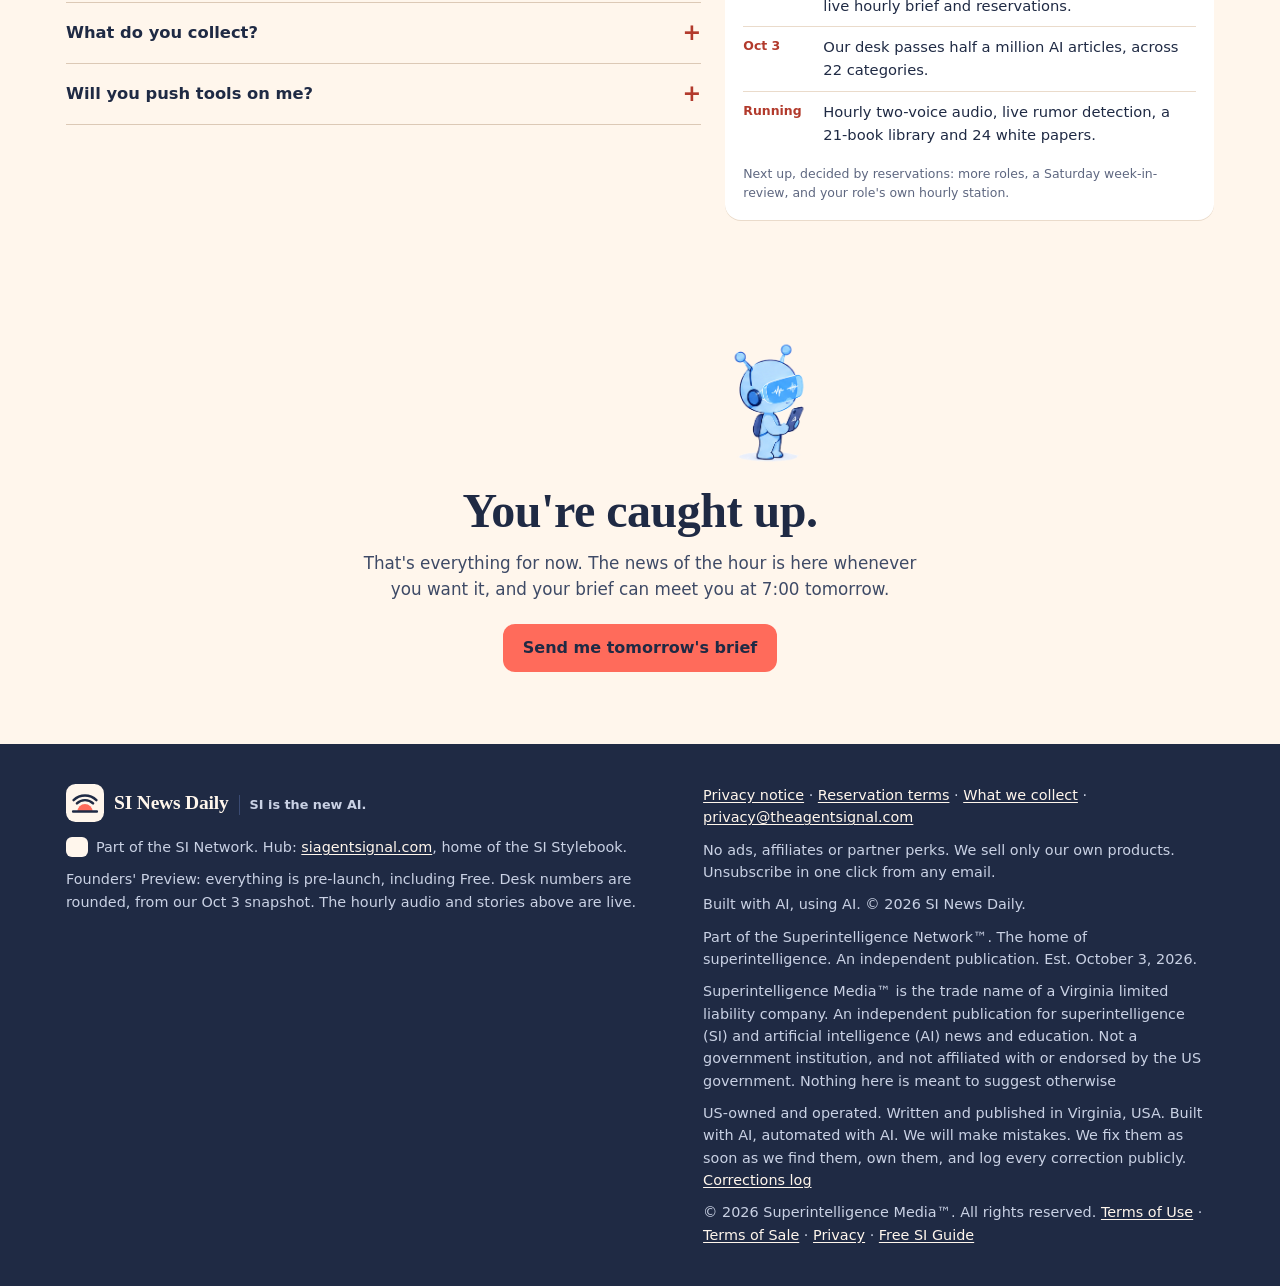
==== commit d60931ec: "Terms coverage: Buy/Reserve copy matches the Terms of Sale + footer link Board 13-189 / LEGAL-PUSH 2" ====
--- a/index.html
+++ b/index.html
@@ -300,7 +300,7 @@
     <div class="shead">
       <p class="eyebrow">Plans · Founders' Preview</p>
       <h2 id="plansH">Free gets your morning. Pro makes it yours. MAX adds every lane.</h2>
-      <p class="sub">Paid tiers are reservations only: a small deposit locks the founding price before launch. We don't charge subscriptions for anything that isn't built yet.</p>
+      <p class="sub">Paid tiers are reservations only: a small refundable deposit lets you opt in at the founding price at launch. We don't charge subscriptions for anything that isn't built yet.</p>
     </div>
 
     <div class="card lanes">
@@ -322,8 +322,7 @@
       <article class="plan" aria-labelledby="pl-pro">
         <div><h3 id="pl-pro">Pro</h3><p class="pitch">Made for your job.</p></div>
         <div class="price"><b>$7.99</b><span>/mo founding price</span></div>
-        <p class="launch">Pro launches at $9.99/mo. Or lock $79/yr instead of $99.</p>
-        <span class="save">Save $24 a year (20%)</span>
+        <p class="launch">Pro launches at $9.99/mo. Or $79/yr founding instead of $99.</p>
         <ul class="feats"><li>Your role's 3 lanes, in full</li><li>The full hourly radio</li><li>A personal brief, tuned by your taps</li></ul>
         <span class="grow"></span>
         <button data-pay-url="https://buy.stripe.com/3cI9ASfpb64e4qc3sW8Vi0w?client_reference_id=sinewsdaily-com" class="btn navy" type="button" data-reserve="pro">Reserve Pro · $9.99 deposit</button>
@@ -333,8 +332,7 @@
         <span class="ribbon">Most complete</span>
         <div><h3 id="pl-max">MAX</h3><p class="pitch">Every lane, plus depth.</p></div>
         <div class="price"><b>$149</b><span>/yr founding price</span></div>
-        <p class="launch">MAX launches at $199/yr. Or lock $14.99/mo instead of $19.99, about the price of one AI assistant plan.</p>
-        <span class="save">Save $50 a year (25%)</span>
+        <p class="launch">MAX launches at $199/yr. Or $14.99/mo founding instead of $19.99, about the price of one AI assistant plan.</p>
         <ul class="feats"><li>All 22 lanes, in full</li><li>Morning and evening Deep Dive (learning, no news)</li><li>All 24 white papers, with audio</li><li>The member community</li><li>Everything in Pro</li></ul>
         <span class="grow"></span>
         <button data-pay-url="https://buy.stripe.com/4gMbJ0dh3gISaOA1kO8Vi0x?client_reference_id=sinewsdaily-com" class="btn" type="button" data-reserve="max">Reserve MAX · $29 deposit</button>
@@ -343,8 +341,7 @@
       <article class="plan" aria-labelledby="pl-ultra">
         <div><h3 id="pl-ultra">Ultra</h3><p class="pitch">The whole library.</p></div>
         <div class="price"><b>$699</b><span>/yr founding price</span></div>
-        <p class="launch">Ultra launches at $999/yr. Or lock $69.99/mo instead of $99.99.</p>
-        <span class="save">Save $300 a year (30%)</span>
+        <p class="launch">Ultra launches at $999/yr. Or $69.99/mo founding instead of $99.99.</p>
         <ul class="feats"><li>The 21-book library</li><li>Training by job title</li><li>The full AI-Era Defense Playbook</li><li>The insider circle</li><li>Everything in MAX</li></ul>
         <span class="grow"></span>
         <button data-pay-url="https://buy.stripe.com/4gMfZggtf8cme0Me7A8Vi0y?client_reference_id=sinewsdaily-com" class="btn navy" type="button" data-reserve="ultra">Reserve Ultra · $99 deposit</button>
@@ -363,9 +360,9 @@
         <span class="tag">Available now</span>
         <h3 id="pbH">The AI-Era Defense Playbook</h3>
         <p>About 100 pages (PDF) plus the audio edition: a practical guide to protecting your work, money and data as AI tools spread.</p>
-        <span class="p">$49 <small>proposed price</small></span>
+        <span class="p">$49 <small>one payment</small></span>
         <button data-pay-url="https://buy.stripe.com/eVqcN45OB50a1e07Jc8Vi0v?client_reference_id=sinewsdaily-com" class="btn navy" type="button" data-reserve="playbook">Buy the Playbook</button>
-        <p class="tiny">A normal purchase of something that exists today. Digital download: no refunds once delivered.</p>
+        <p class="tiny">A normal purchase of something that exists today. A digital download: we email the link after payment, usually within minutes. If it fails or is not as described, write within 14 days for a fix or a full refund.</p>
       </article>
       <article class="card prod" aria-labelledby="wpH">
         <span class="tag soon">Coming next</span>
@@ -376,7 +373,7 @@
     </div>
     <ul class="trust" aria-label="How checkout works">
       <li>Secure checkout by Stripe</li>
-      <li>Move your deposit to another tier any time before launch</li>
+      <li>Refundable in full until you opt in at launch</li>
       <li>No hidden renewals</li>
       <li>No advertising or analytics trackers</li>
     </ul>
@@ -391,7 +388,7 @@
       <details><summary>What does SI mean?</summary><p>SI stands for superintelligence: our name for where artificial intelligence (AI) is heading, and the word we use for the field. SI is the new AI. It's a name, not a claim that superintelligence already exists. Our hub, <a href="https://siagentsignal.com/" target="_blank" rel="noopener">siagentsignal.com</a>, is home to the SI Stylebook: how we use AI, AGI, SI and agents.</p></details>
       <details><summary>Is this live?</summary><p>We're pre-launch, in a Founders' Preview. The free morning brief runs now (sent by our sister daily, The Agent Signal, while ours is finished), and so does the live news of the hour. Role tuning and the extra stations are rolling out. Pro, MAX and Ultra are reservations only, and we'll say plainly when each one goes live.</p></details>
       <details><summary>Why pick a role from a list?</summary><p>A fixed list means nothing you type is sent to an AI. That keeps your brief predictable and the system safe. Missing your job? Reserve and vote for it.</p></details>
-      <details id="faq-deposit"><summary>What happens to my deposit?</summary><p>It's refundable on request before launch: one email or one click, no calls, no surveys. At launch it becomes credit toward your first bill at your locked founding price, which holds for as long as you stay subscribed. You can move it to another tier any time before launch. Once a product is delivered, normal no-refund terms apply.</p></details>
+      <details id="faq-deposit"><summary>What happens to my deposit?</summary><p>It's refundable in full until you opt in: one email, no calls, no surveys. Nothing renews or converts on its own. At launch we email you a link: if you opt in, your deposit counts toward your first payment at your founding price, which you keep while you stay subscribed. If you don't opt in within 14 days, we refund it in full.</p></details>
       <details id="faq-data"><summary>What do you collect?</summary><p>Your email address. Optionally your first name, your role, and a mobile number only if you tick the separate text box. Our servers log IP addresses. This page keeps your choices here (role, gift, quiz, taps) on your own device only. No covert cookies, no fingerprinting, no advertising or analytics trackers. Unsubscribe in one click from any email. <a href="https://siagentsignal.com/privacy.html" target="_blank" rel="noopener">Privacy notice</a>.</p></details>
       <details><summary>Will you push tools on me?</summary><p>No ads, no affiliate links, no sponsors. Every action names two or more tools side by side, and we only sell our own products.</p></details>
     </div>
@@ -446,7 +443,7 @@
       <p>Part of the Superintelligence Network™. The home of superintelligence. An independent publication. Est. October 3, 2026.</p>
       <p>Superintelligence Media™ is the trade name of a Virginia limited liability company. An independent publication for superintelligence (SI) and artificial intelligence (AI) news and education. Not a government institution, and not affiliated with or endorsed by the US government. Nothing here is meant to suggest otherwise</p>
 <p>US-owned and operated. Written and published in Virginia, USA. Built with AI, automated with AI. We will make mistakes. We fix them as soon as we find them, own them, and log every correction publicly. <a href="https://siagentsignal.com/corrections.html" target="_blank" rel="noopener">Corrections log</a></p>
-        <p>© 2026 Superintelligence Media™. All rights reserved. <a href="https://siagentsignal.com/terms.html" target="_blank" rel="noopener">Terms of Use</a> &middot; <a href="https://siagentsignal.com/privacy.html" target="_blank" rel="noopener">Privacy</a> &middot; <a href="https://siagentsignal.com/si/">Free SI Guide</a></p>
+        <p>© 2026 Superintelligence Media™. All rights reserved. <a href="https://siagentsignal.com/terms.html" target="_blank" rel="noopener">Terms of Use</a> &middot; <a href="https://siagentsignal.com/terms-of-sale.html" target="_blank" rel="noopener">Terms of Sale</a> &middot; <a href="https://siagentsignal.com/privacy.html" target="_blank" rel="noopener">Privacy</a> &middot; <a href="https://siagentsignal.com/si/">Free SI Guide</a></p>
     </div>
   </div>
 </footer>
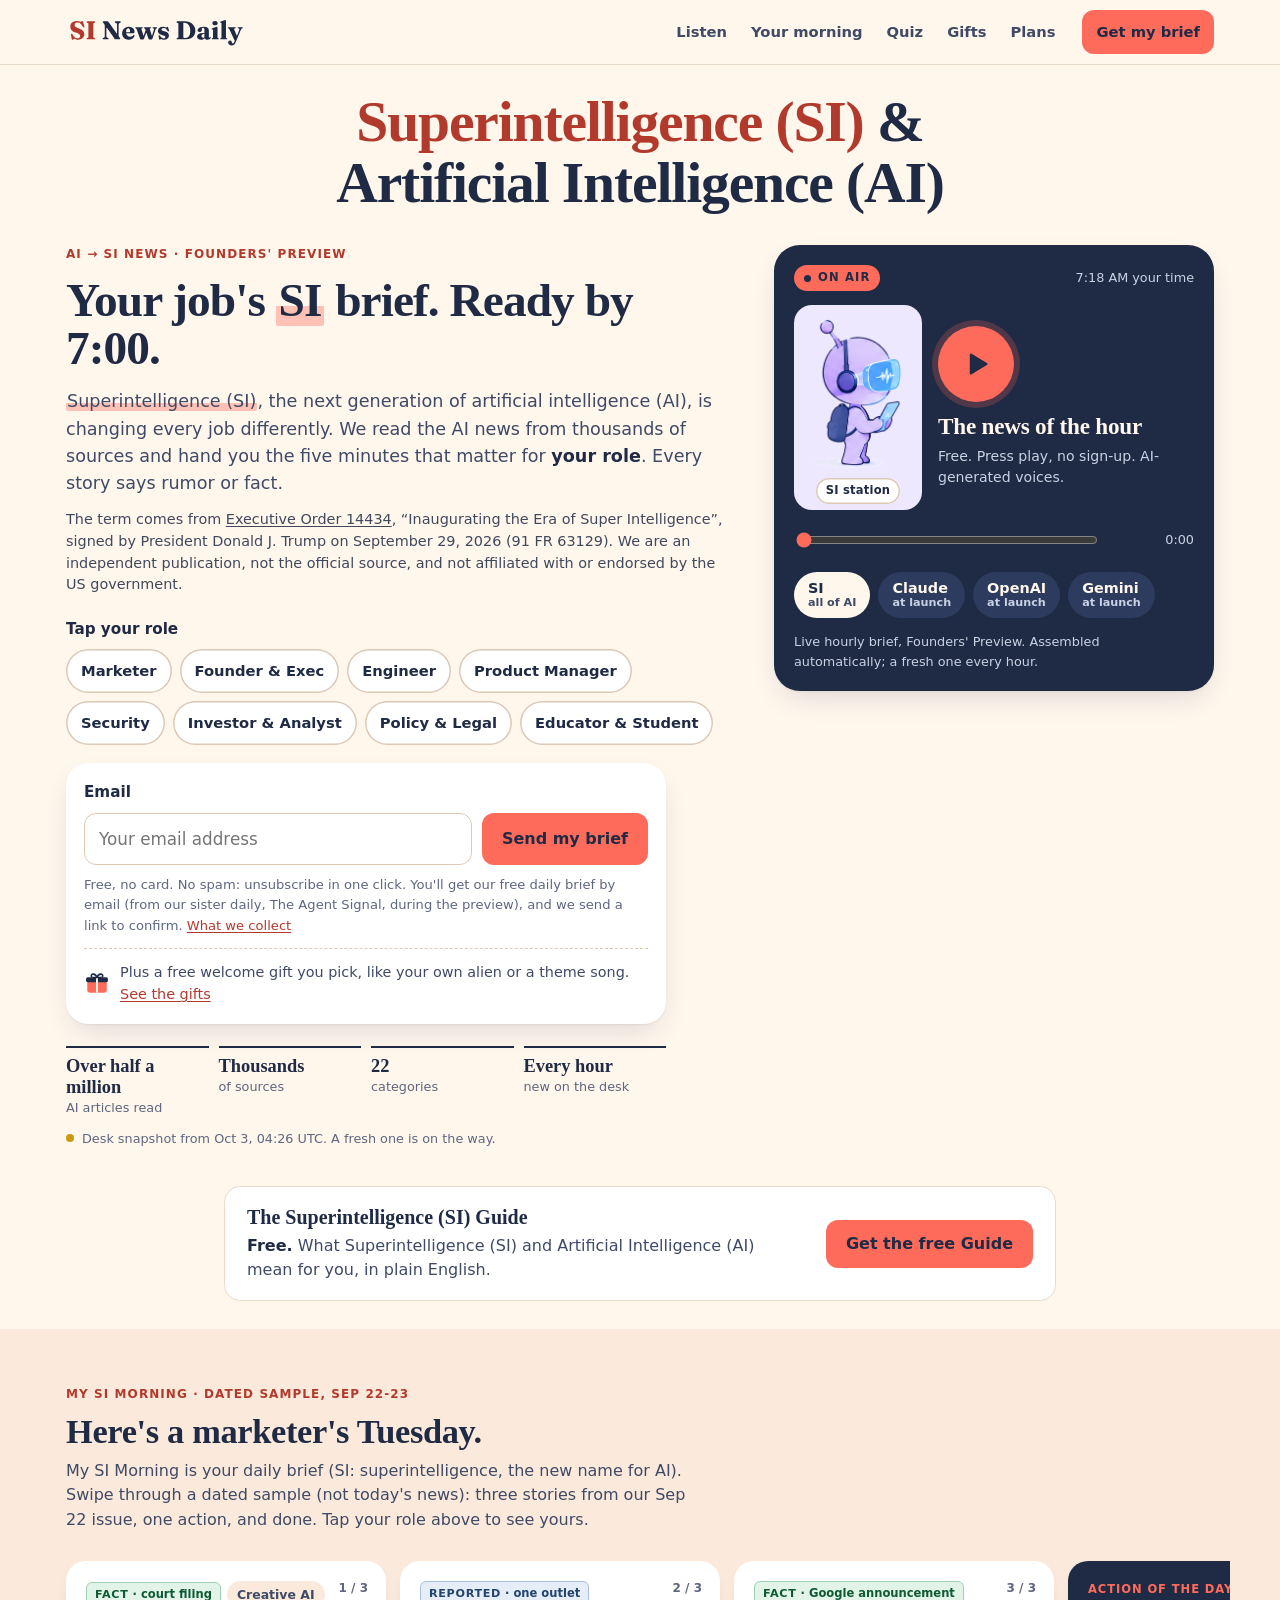
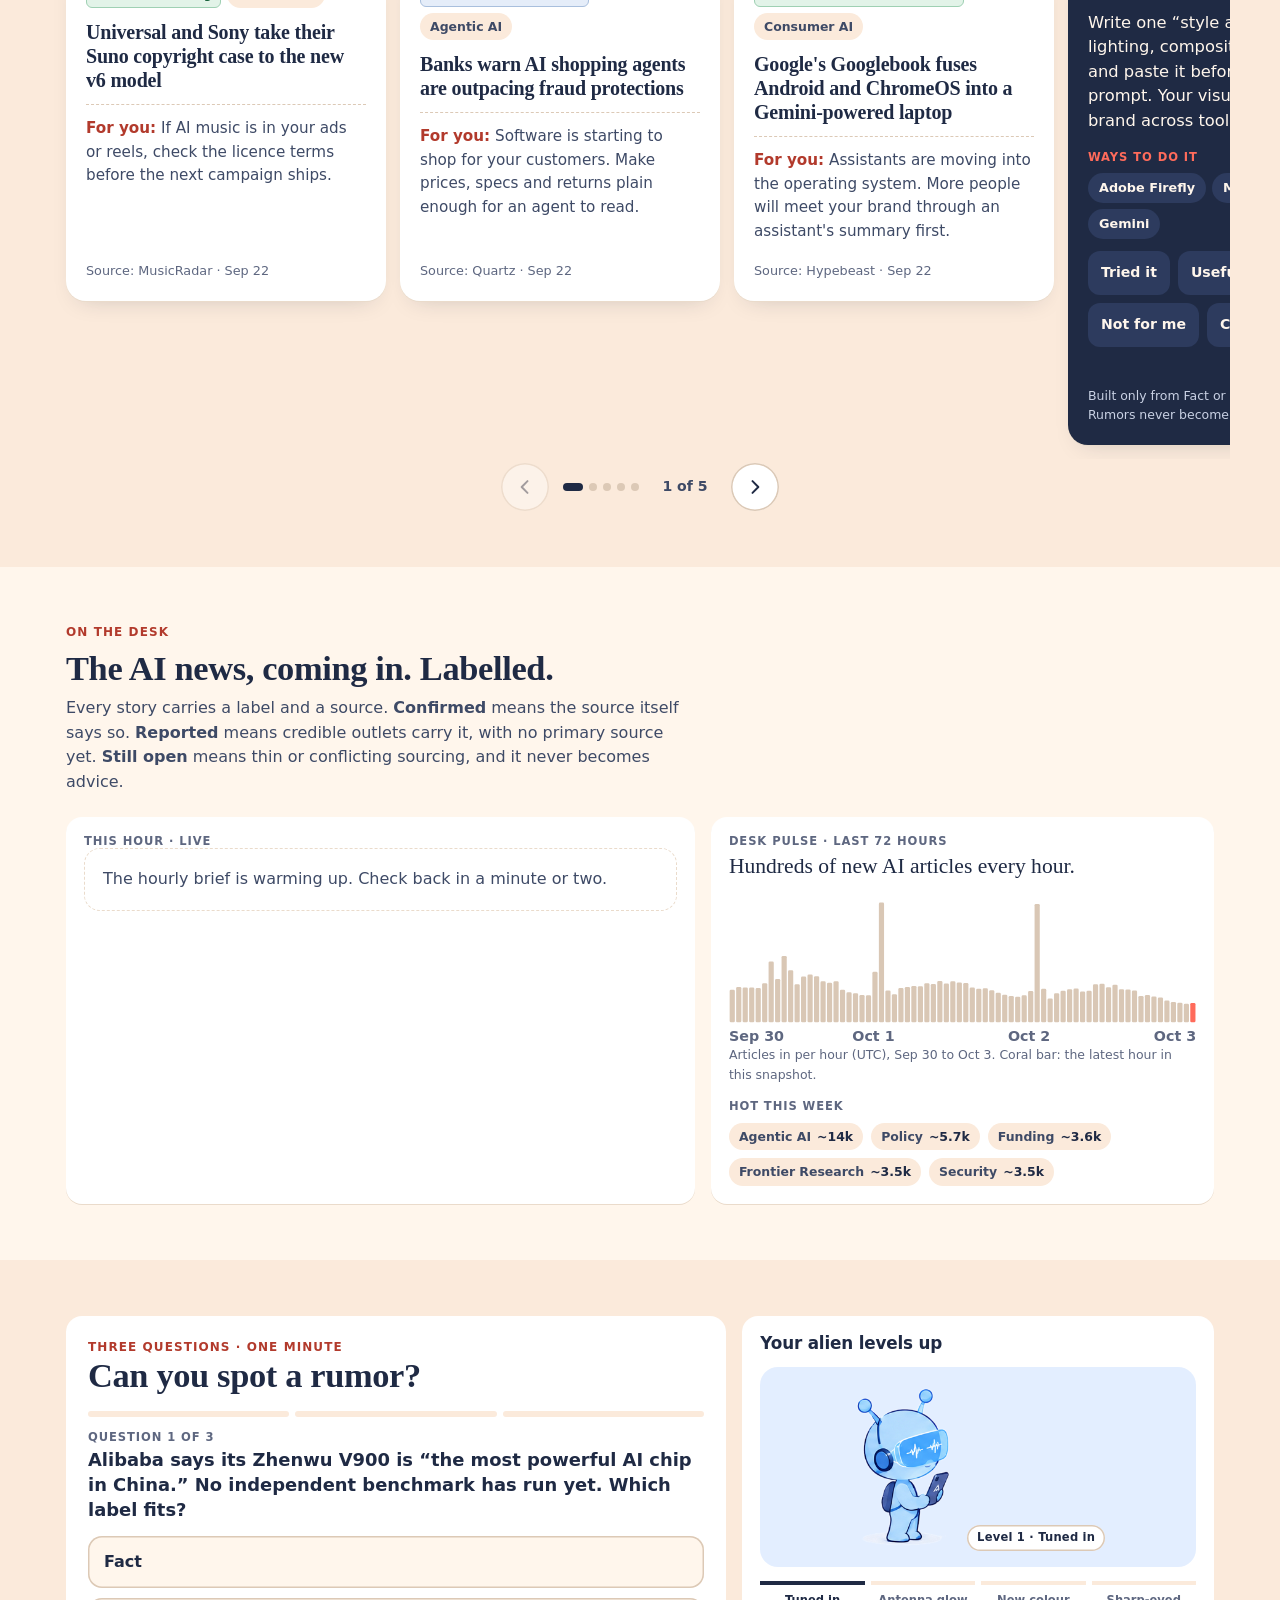
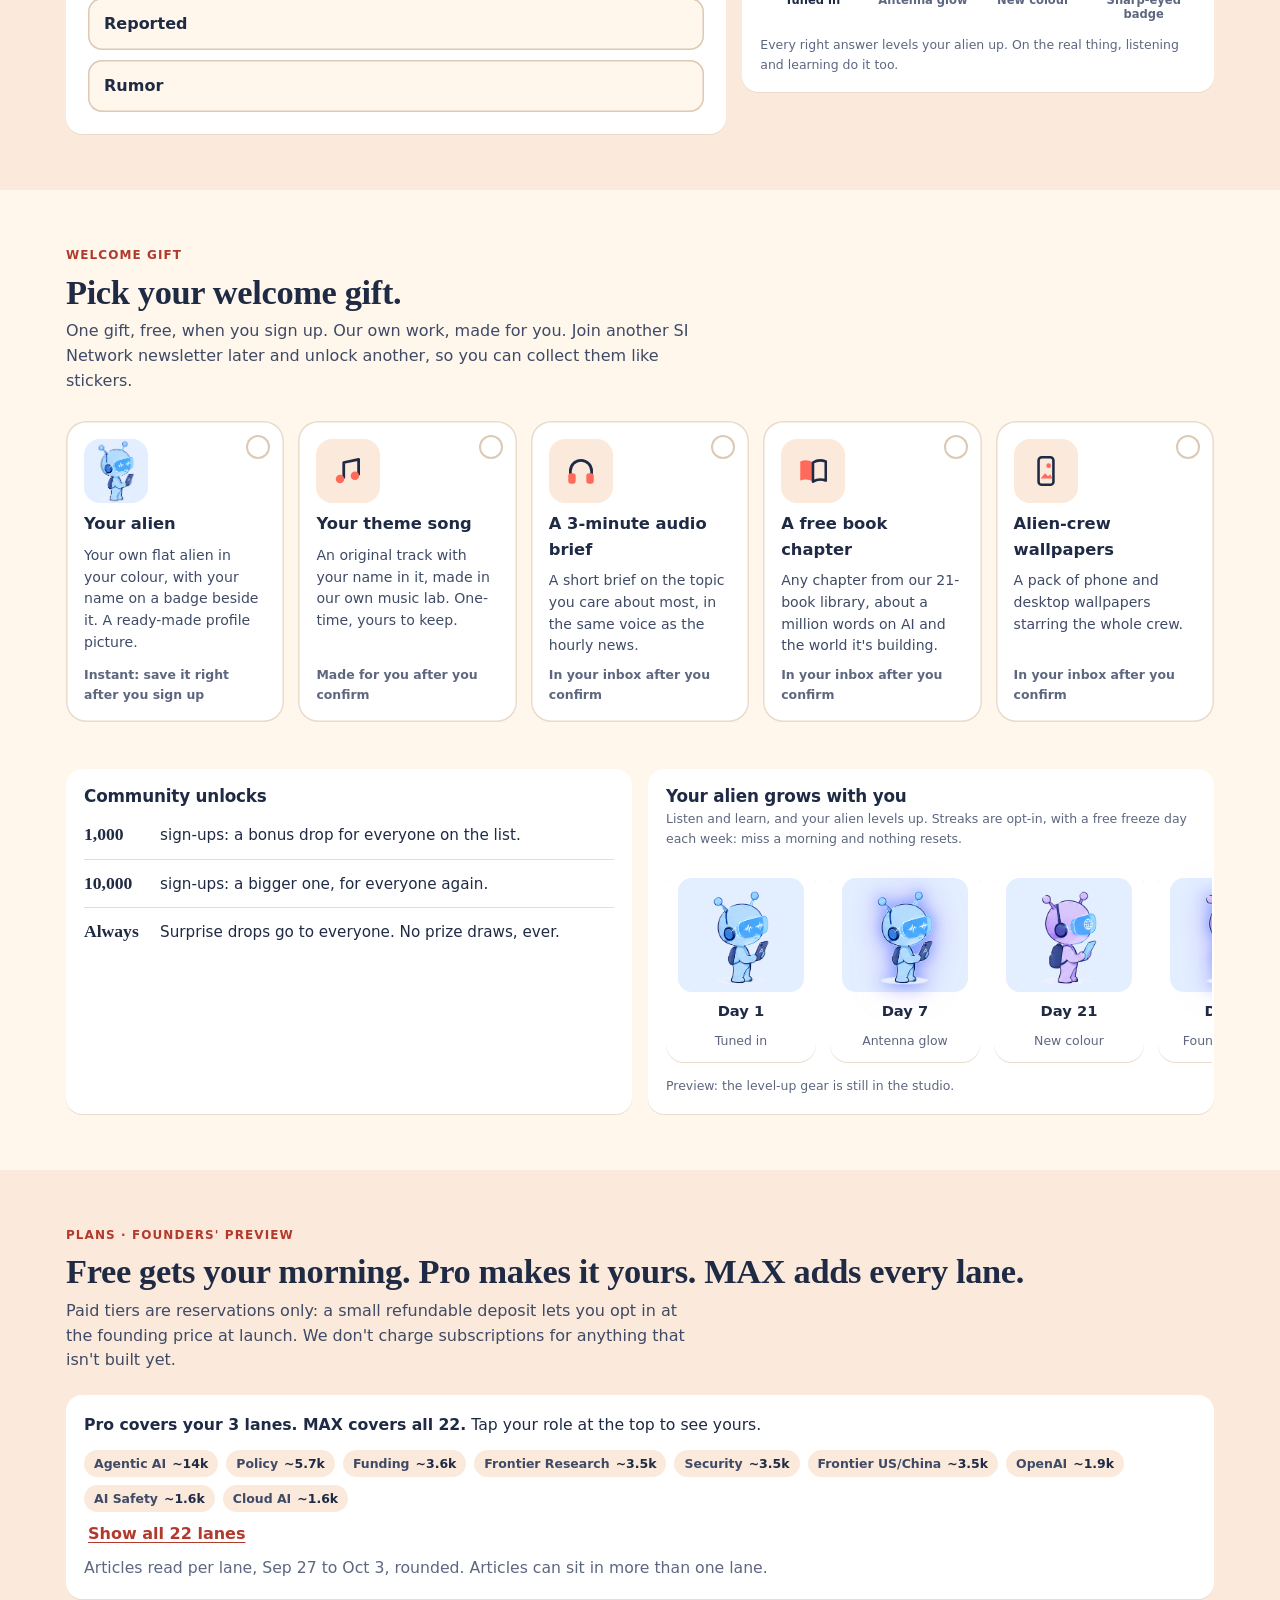
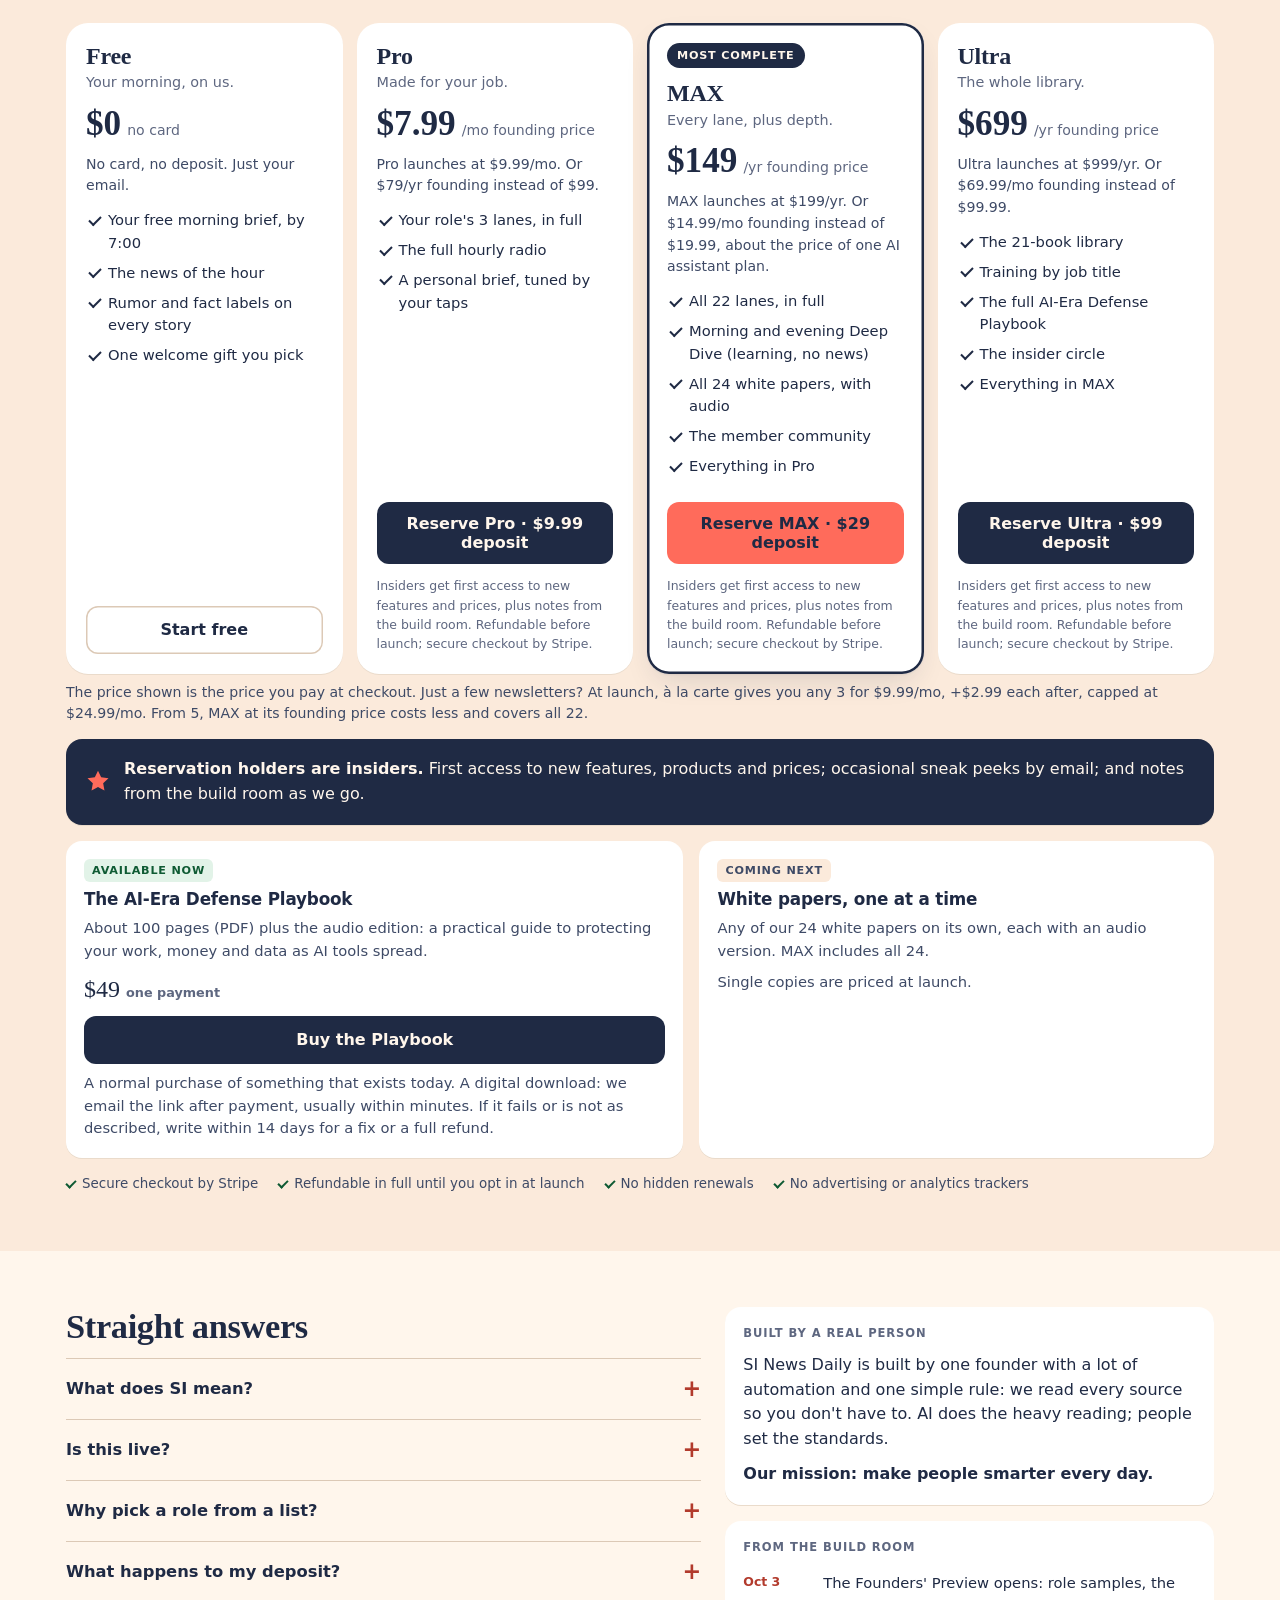
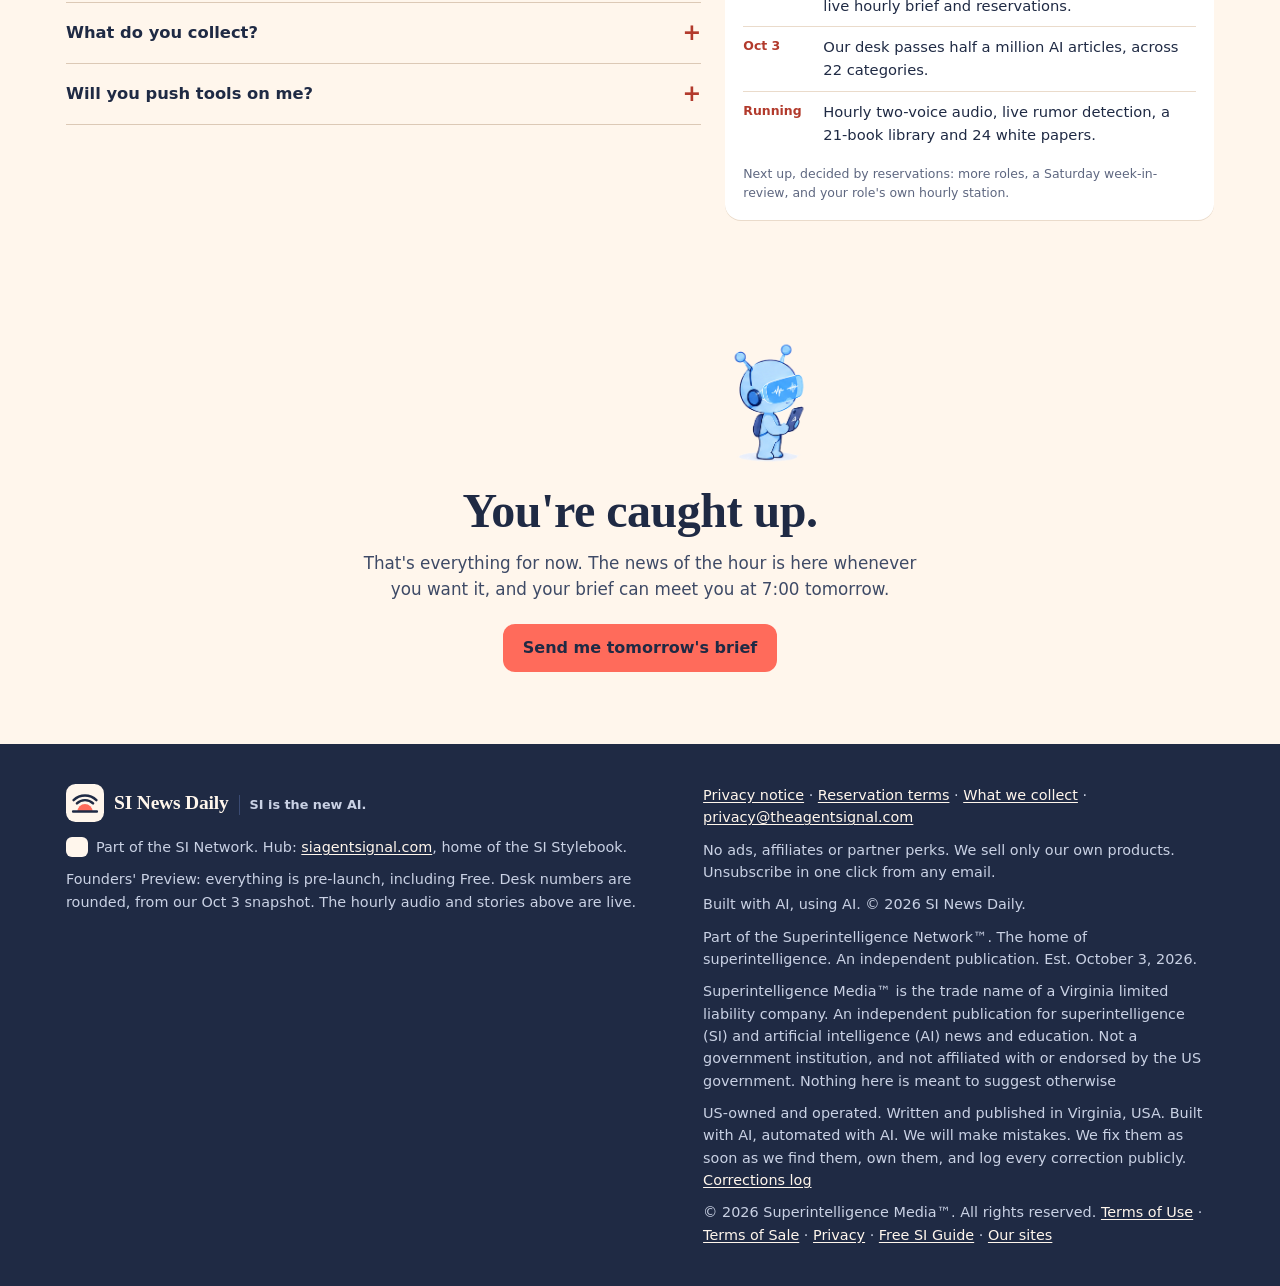
==== commit 58cd76f3: "SEO: IndexNow key, full sitemap with lastmod, JSON-LD where missing, "Our sites" hub link Search is " ====
--- a/index.html
+++ b/index.html
@@ -443,7 +443,7 @@
       <p>Part of the Superintelligence Network™. The home of superintelligence. An independent publication. Est. October 3, 2026.</p>
       <p>Superintelligence Media™ is the trade name of a Virginia limited liability company. An independent publication for superintelligence (SI) and artificial intelligence (AI) news and education. Not a government institution, and not affiliated with or endorsed by the US government. Nothing here is meant to suggest otherwise</p>
 <p>US-owned and operated. Written and published in Virginia, USA. Built with AI, automated with AI. We will make mistakes. We fix them as soon as we find them, own them, and log every correction publicly. <a href="https://siagentsignal.com/corrections.html" target="_blank" rel="noopener">Corrections log</a></p>
-        <p>© 2026 Superintelligence Media™. All rights reserved. <a href="https://siagentsignal.com/terms.html" target="_blank" rel="noopener">Terms of Use</a> &middot; <a href="https://siagentsignal.com/terms-of-sale.html" target="_blank" rel="noopener">Terms of Sale</a> &middot; <a href="https://siagentsignal.com/privacy.html" target="_blank" rel="noopener">Privacy</a> &middot; <a href="https://siagentsignal.com/si/">Free SI Guide</a></p>
+        <p>© 2026 Superintelligence Media™. All rights reserved. <a href="https://siagentsignal.com/terms.html" target="_blank" rel="noopener">Terms of Use</a> &middot; <a href="https://siagentsignal.com/terms-of-sale.html" target="_blank" rel="noopener">Terms of Sale</a> &middot; <a href="https://siagentsignal.com/privacy.html" target="_blank" rel="noopener">Privacy</a> &middot; <a href="https://siagentsignal.com/si/">Free SI Guide</a> &middot; <a href="https://siagentsignal.com/network.html">Our sites</a></p>
     </div>
   </div>
 </footer>
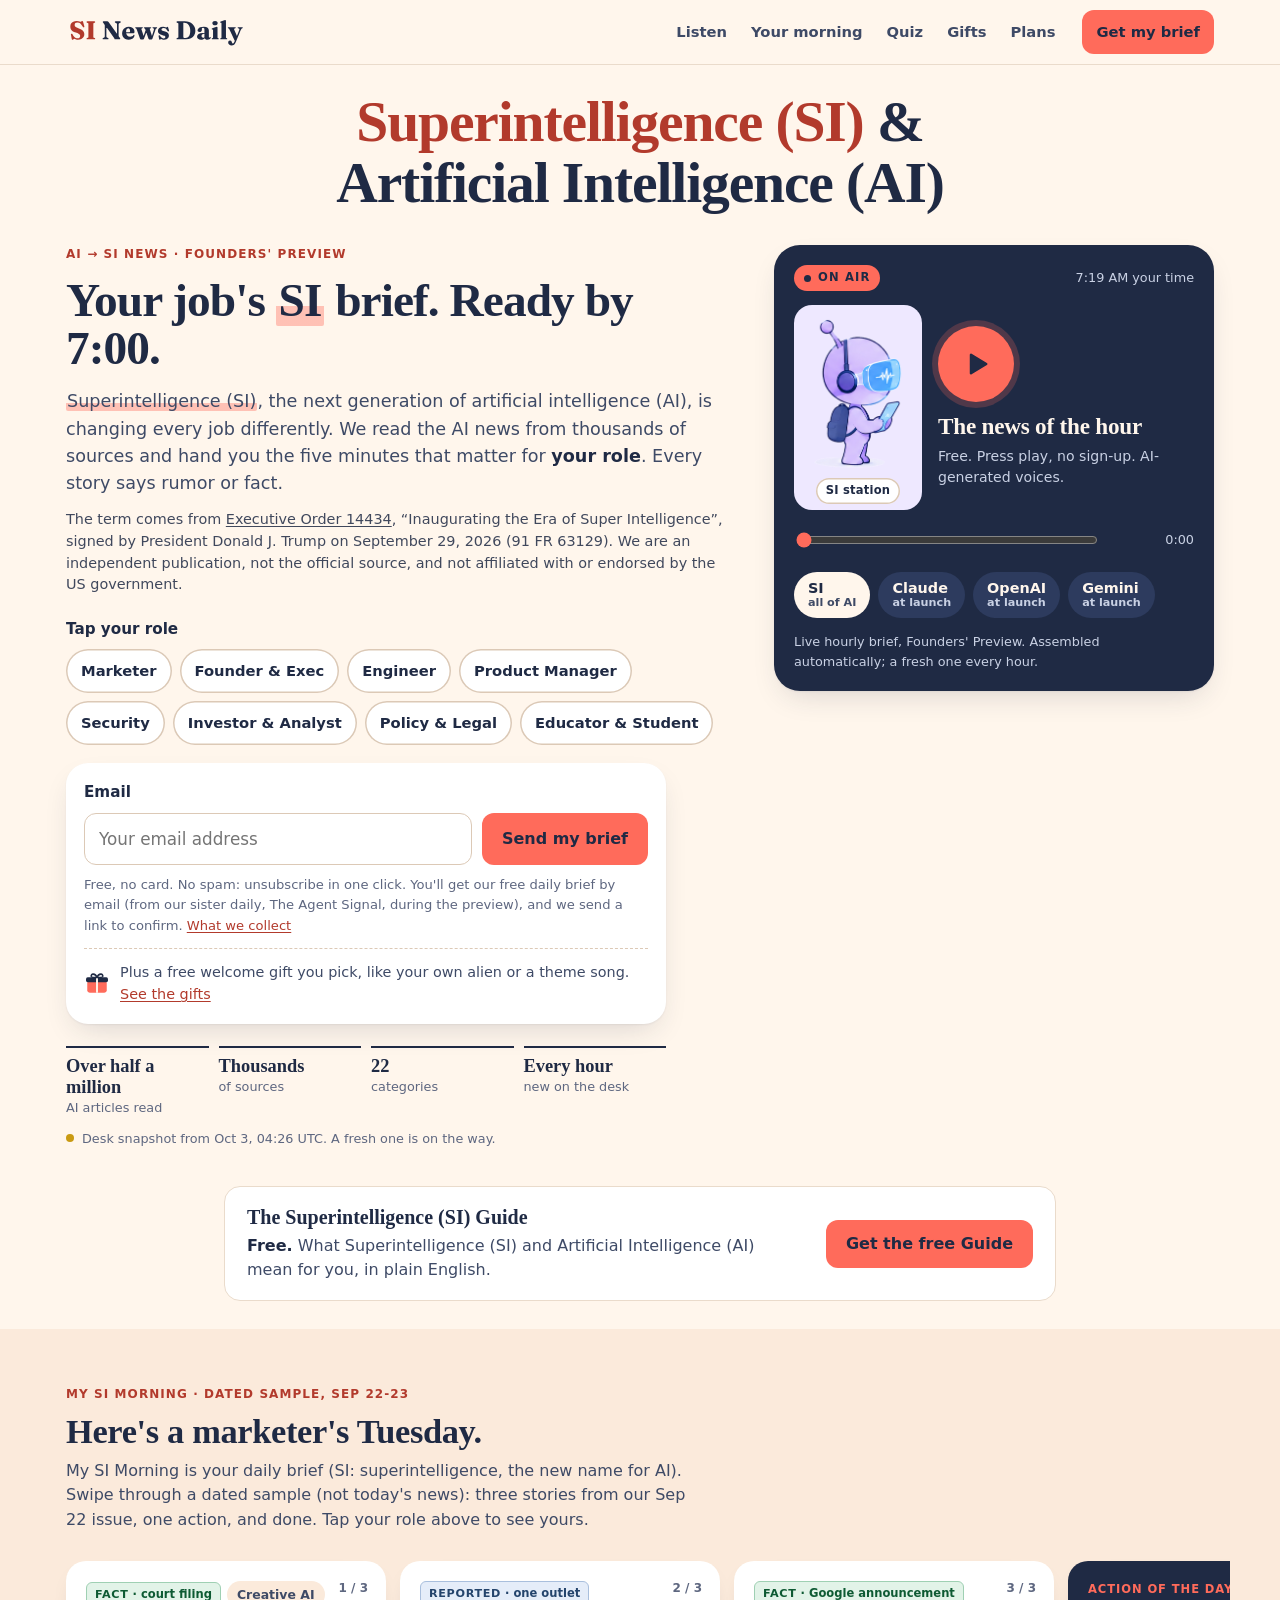
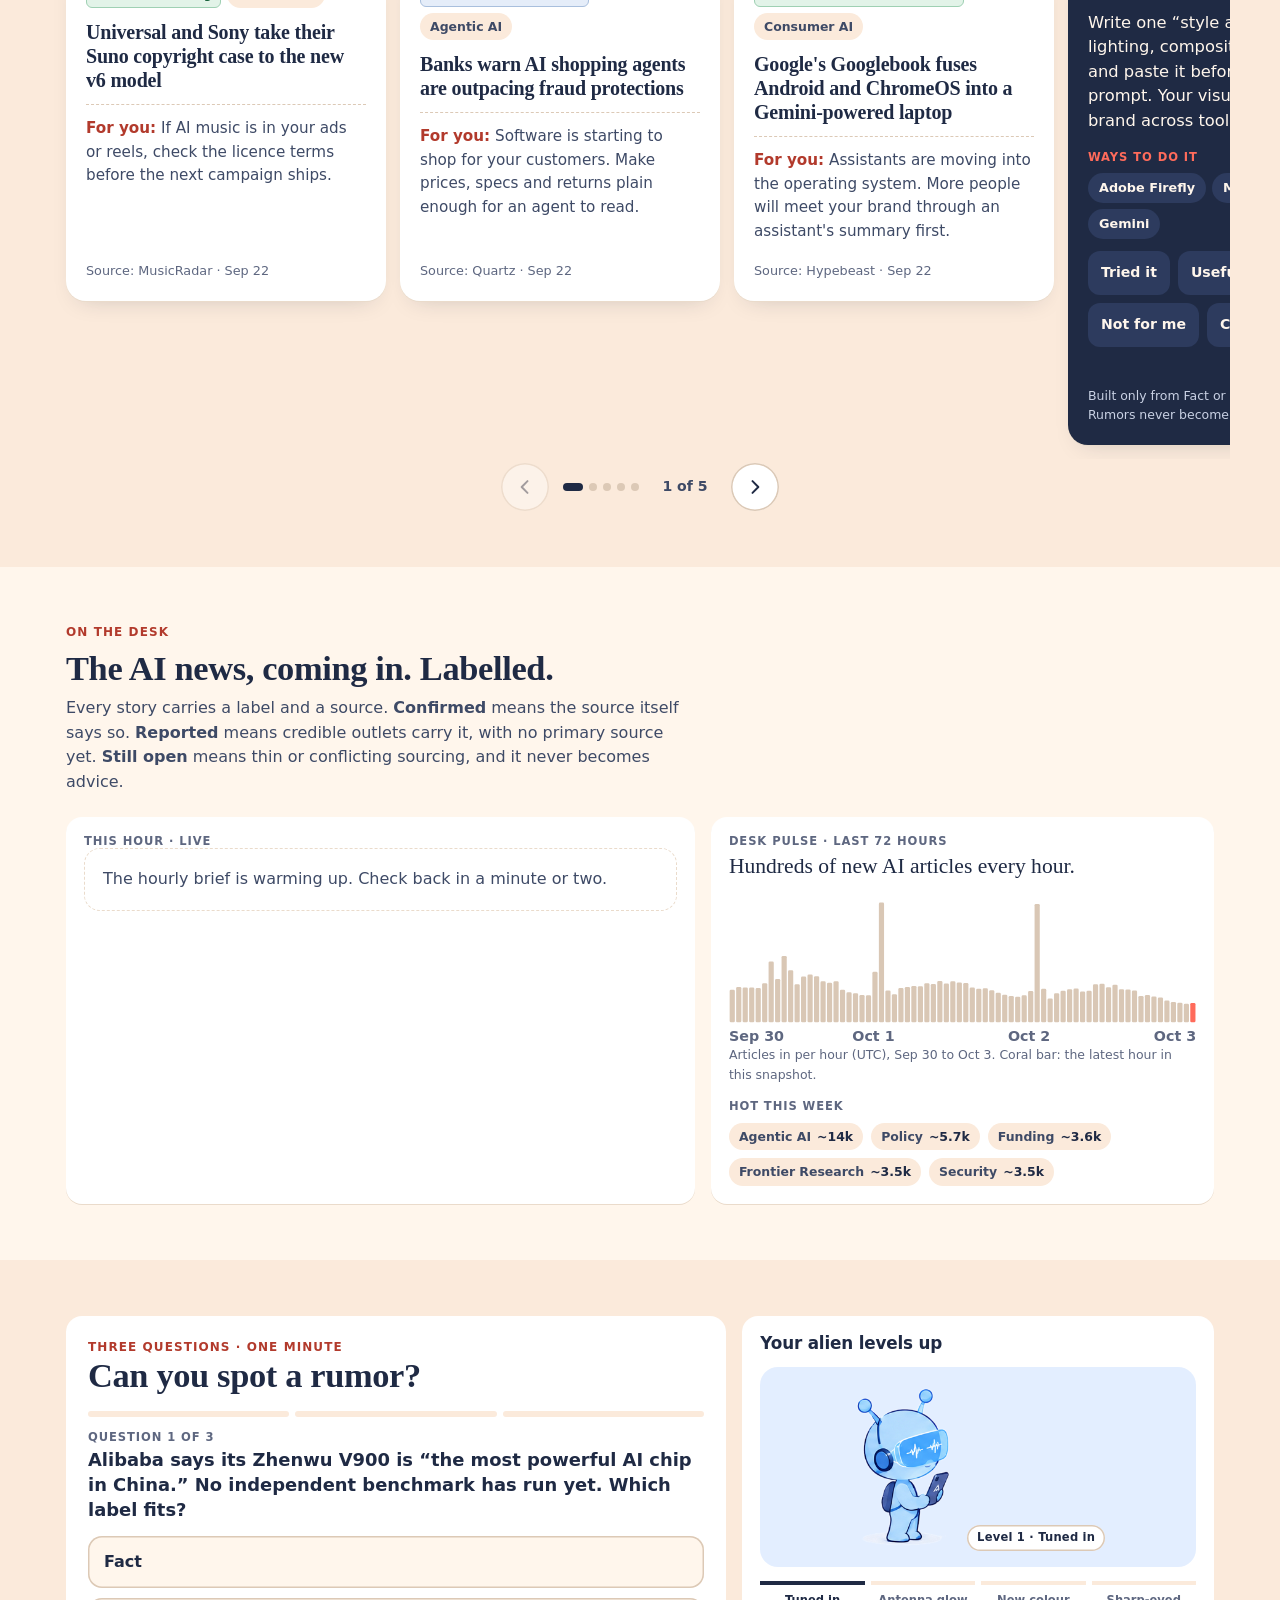
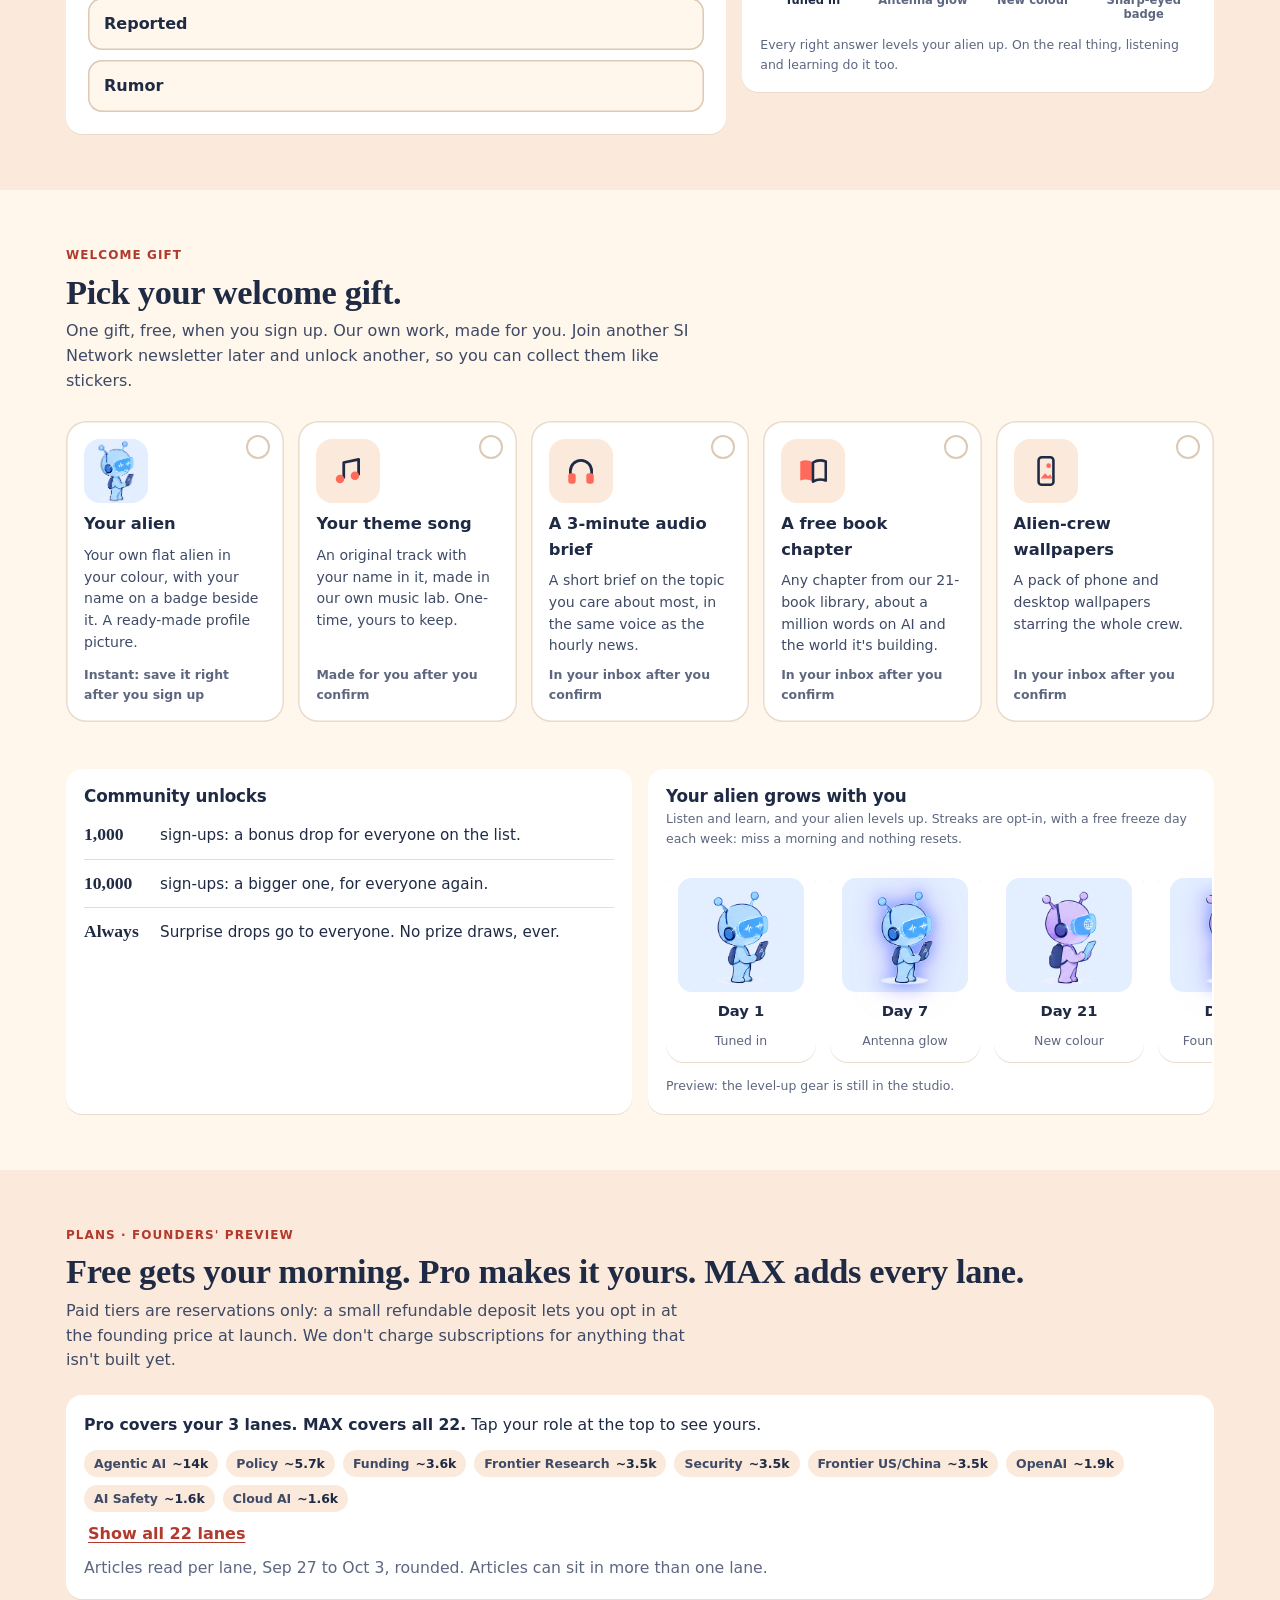
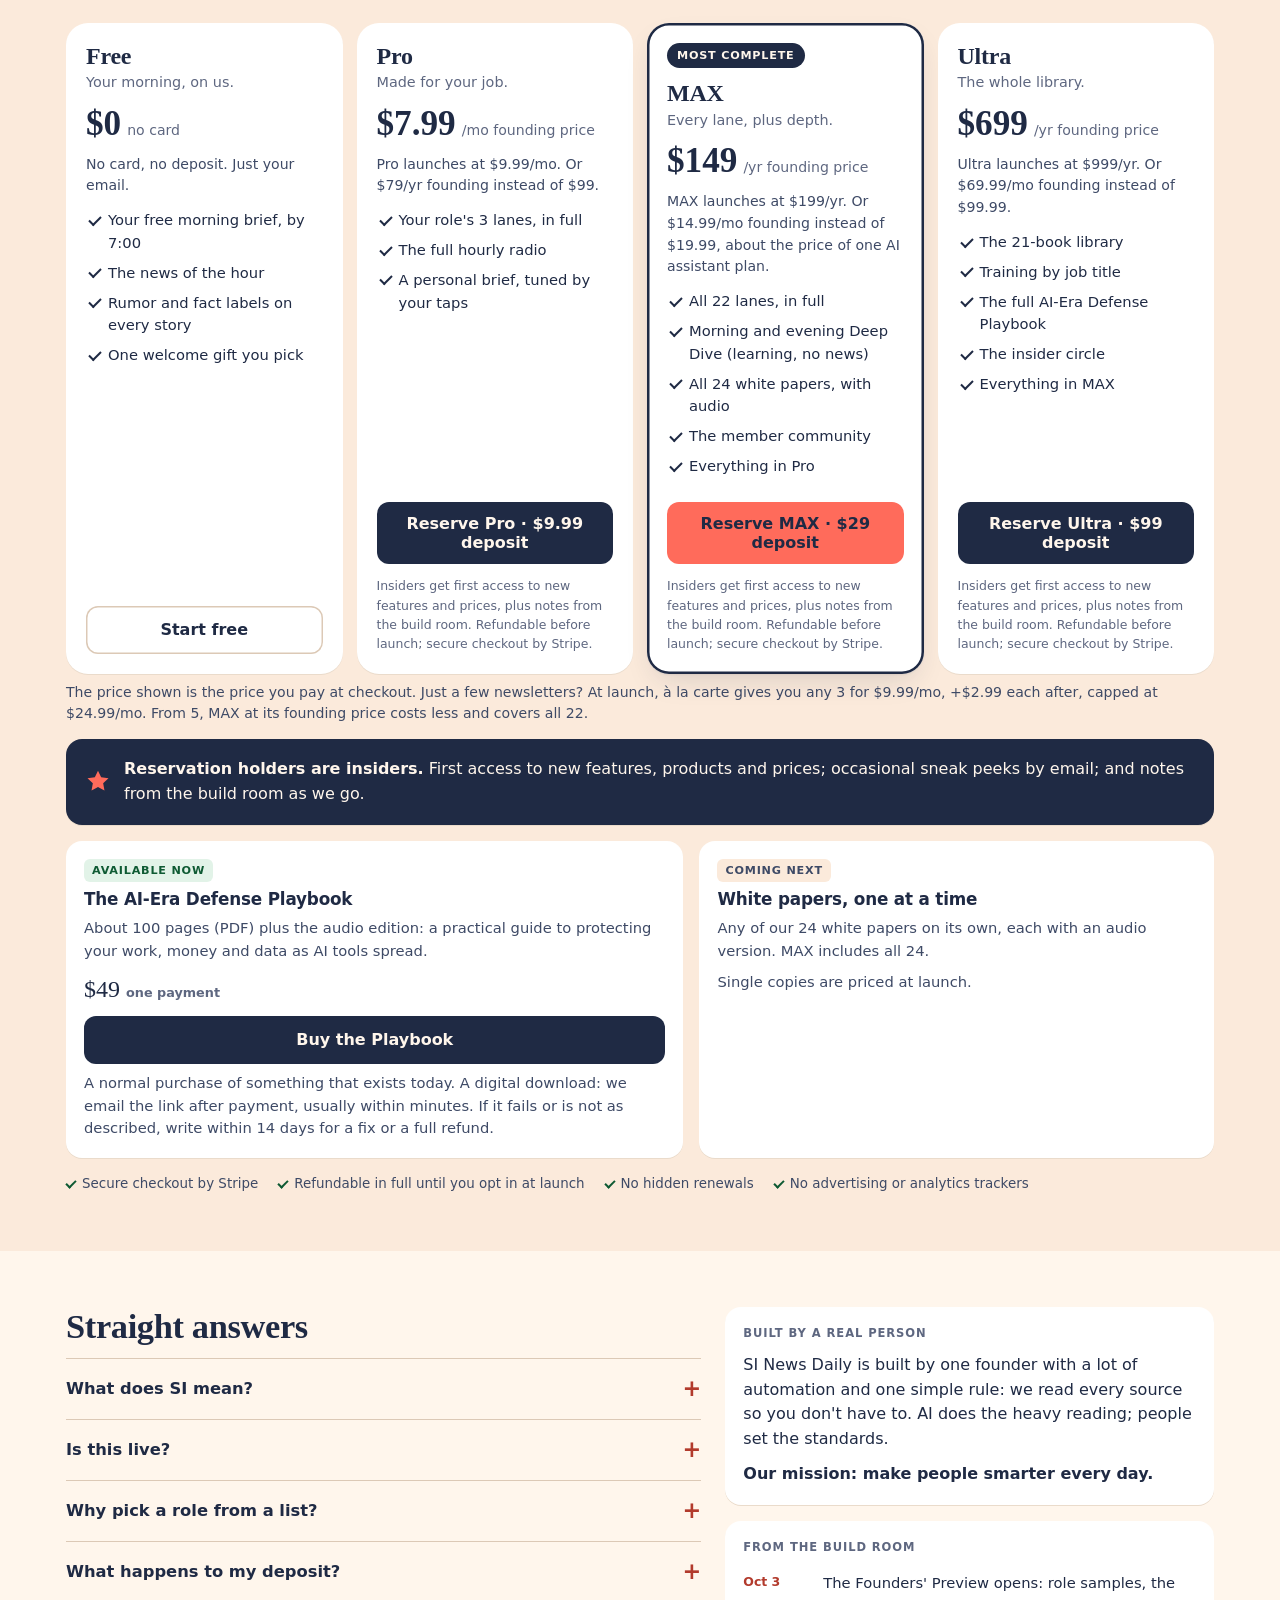
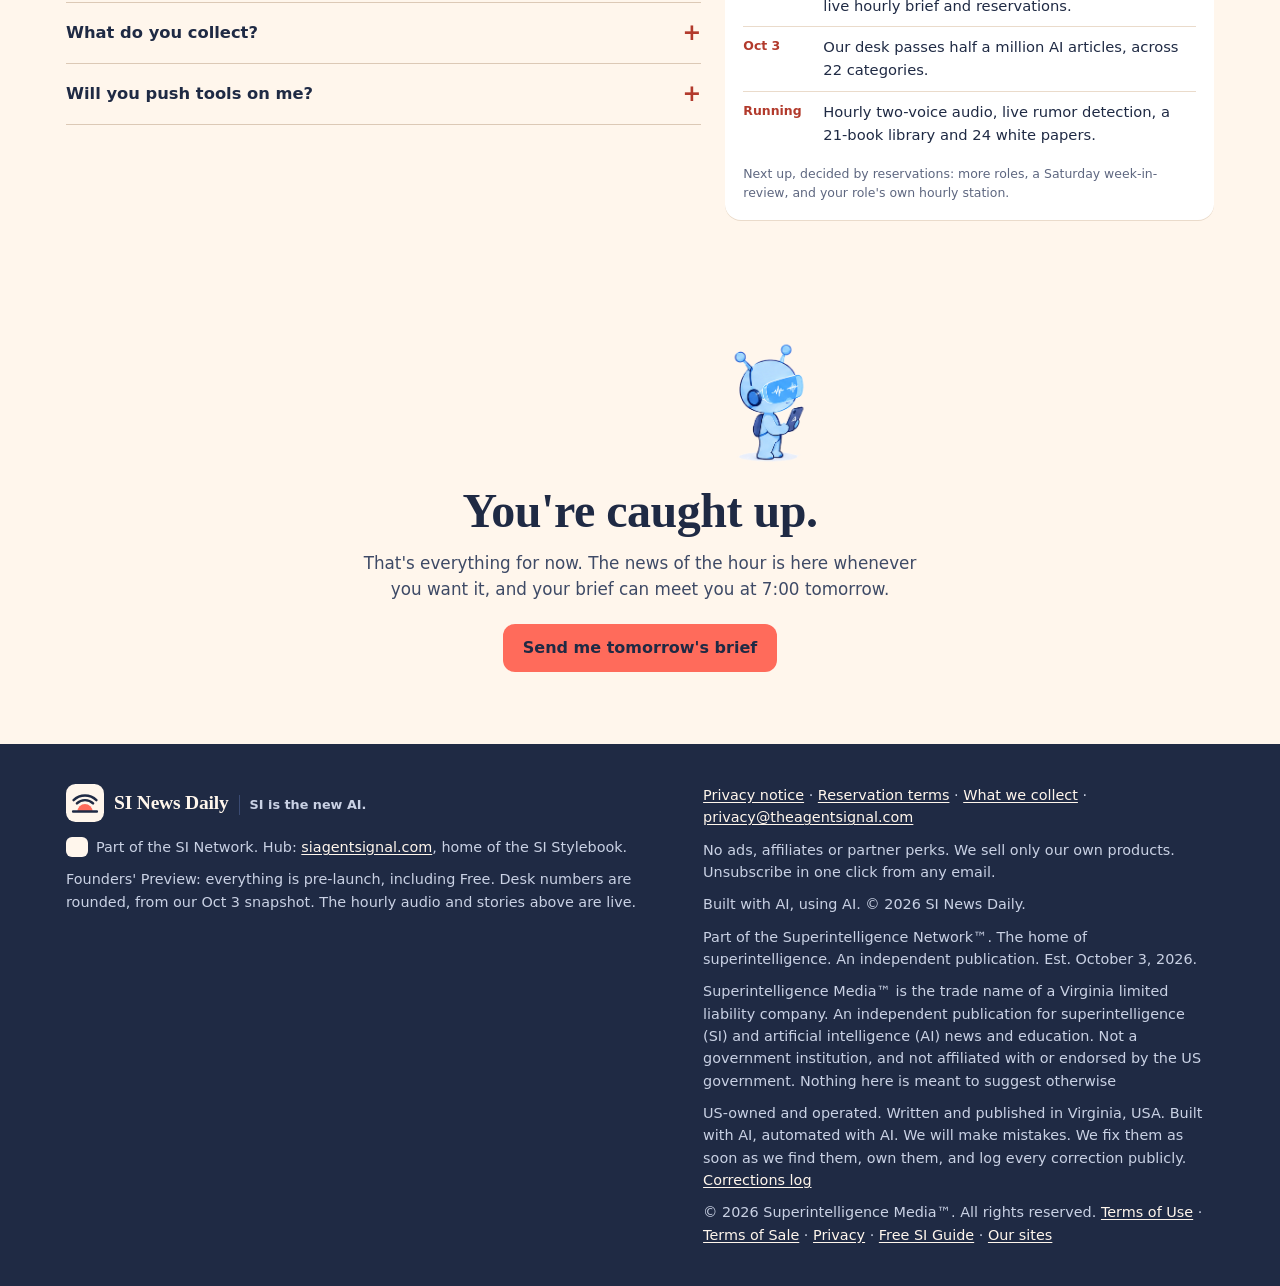
==== commit 5e50f0d5: "Add reading-hours-saved counter (hero): items we read x 3 minutes, method shown Co-Authored-By: Clau" ====
--- a/index.html
+++ b/index.html
@@ -61,6 +61,7 @@
       <p class="eyebrow">AI → SI news · Founders' Preview</p>
       <h1 id="h1">Your job's <span class="si">SI</span> brief. Ready by 7:00.</h1>
       <p class="lede"><span class="si">Superintelligence (SI)</span>, the next generation of artificial intelligence (AI), is changing every job differently. We read the AI news from thousands of sources and hand you the five minutes that matter for <strong id="ledeRole">your role</strong>. Every story says rumor or fact.</p>
+<!-- hours-saved:start --><div data-hours-saved="hero"></div><!-- hours-saved:end -->
 <p class="si-credit">The term comes from <a href="https://www.federalregister.gov/d/2026-20321" target="_blank" rel="noopener noreferrer" aria-label="Executive Order 14434 in the Federal Register (opens in a new tab)">Executive Order 14434</a>, “Inaugurating the Era of Super Intelligence”, signed by President Donald J. Trump on September 29, 2026 (91 FR 63129). We are an independent publication, not the official source, and not affiliated with or endorsed by the US government.</p>
     </div>
 
@@ -471,5 +472,6 @@
 </nav>
 
 <noscript><p class="wrap nojs">Turn on JavaScript to play the audio, try the role samples, the quiz and the sign-up form.</p></noscript>
+<script src="assets/counter.js?v=a6b485d8" defer></script><!-- hours-saved:script -->
 </body>
 </html>
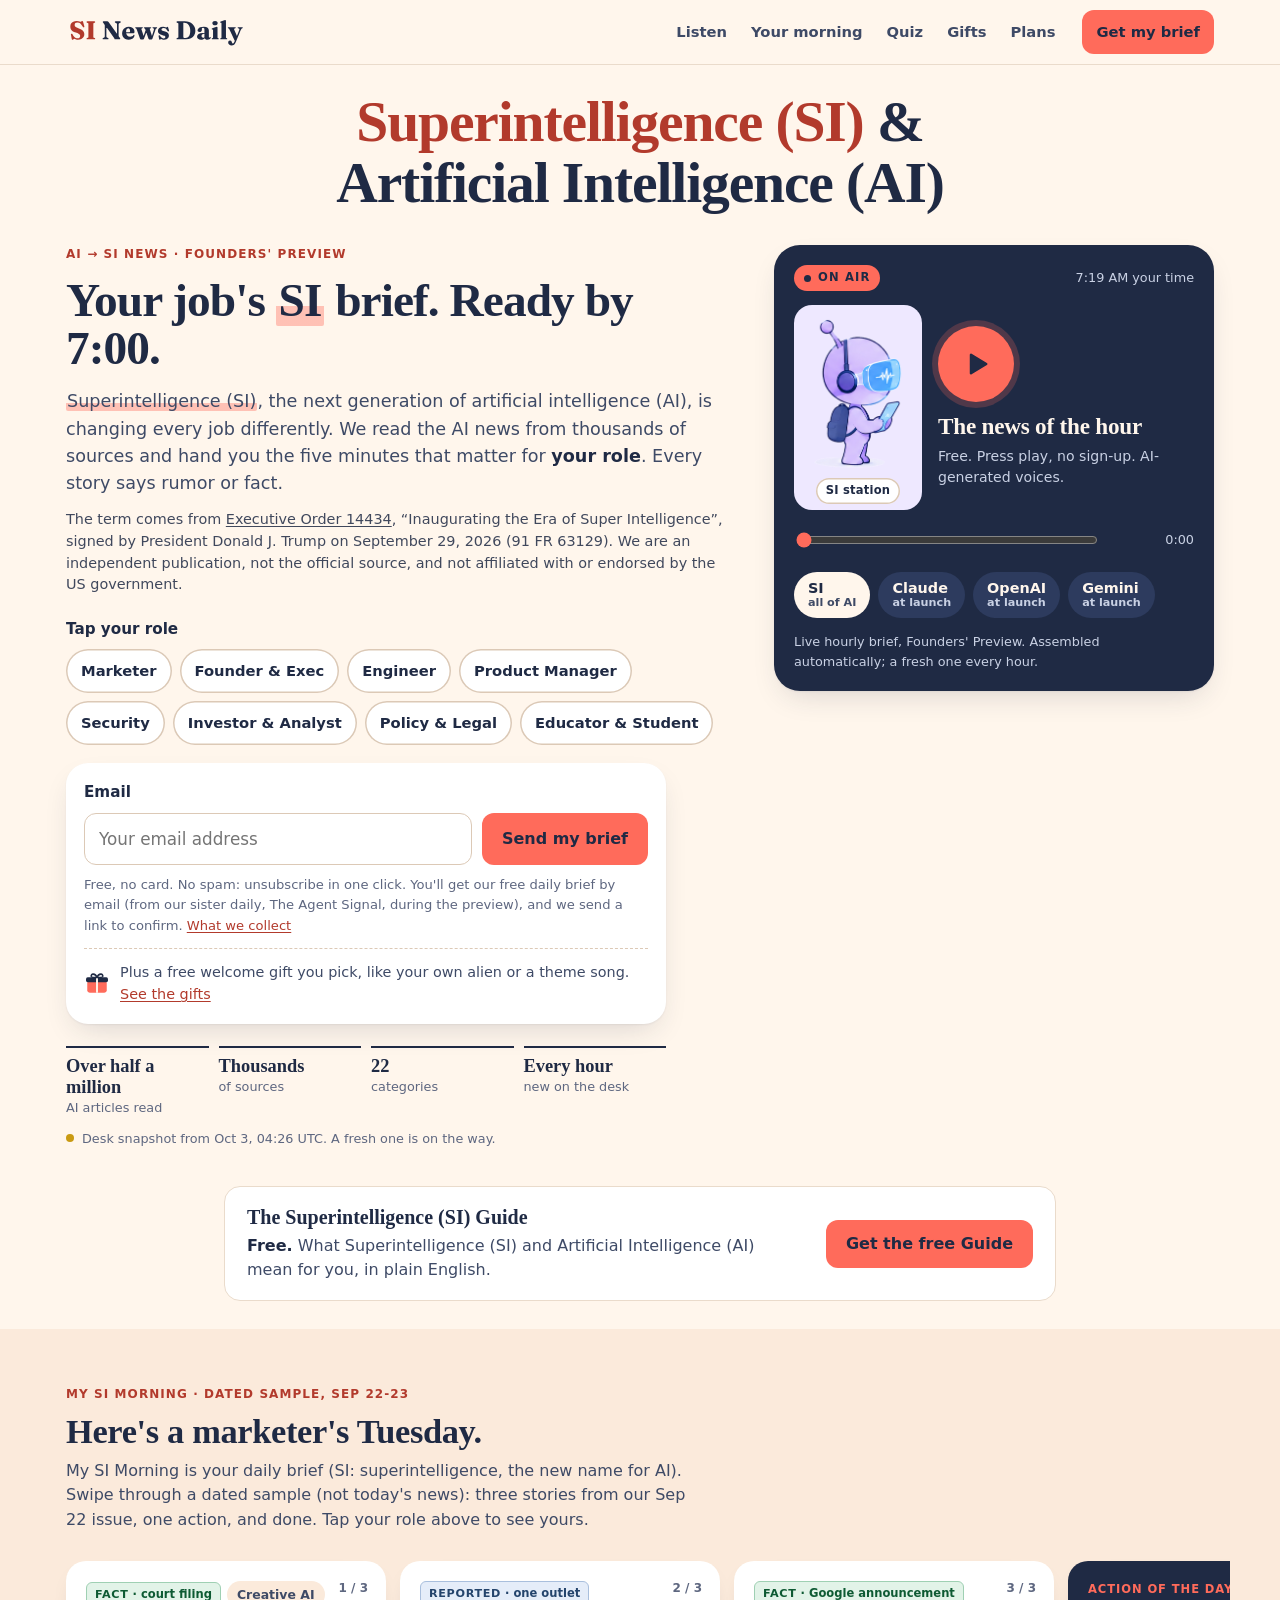
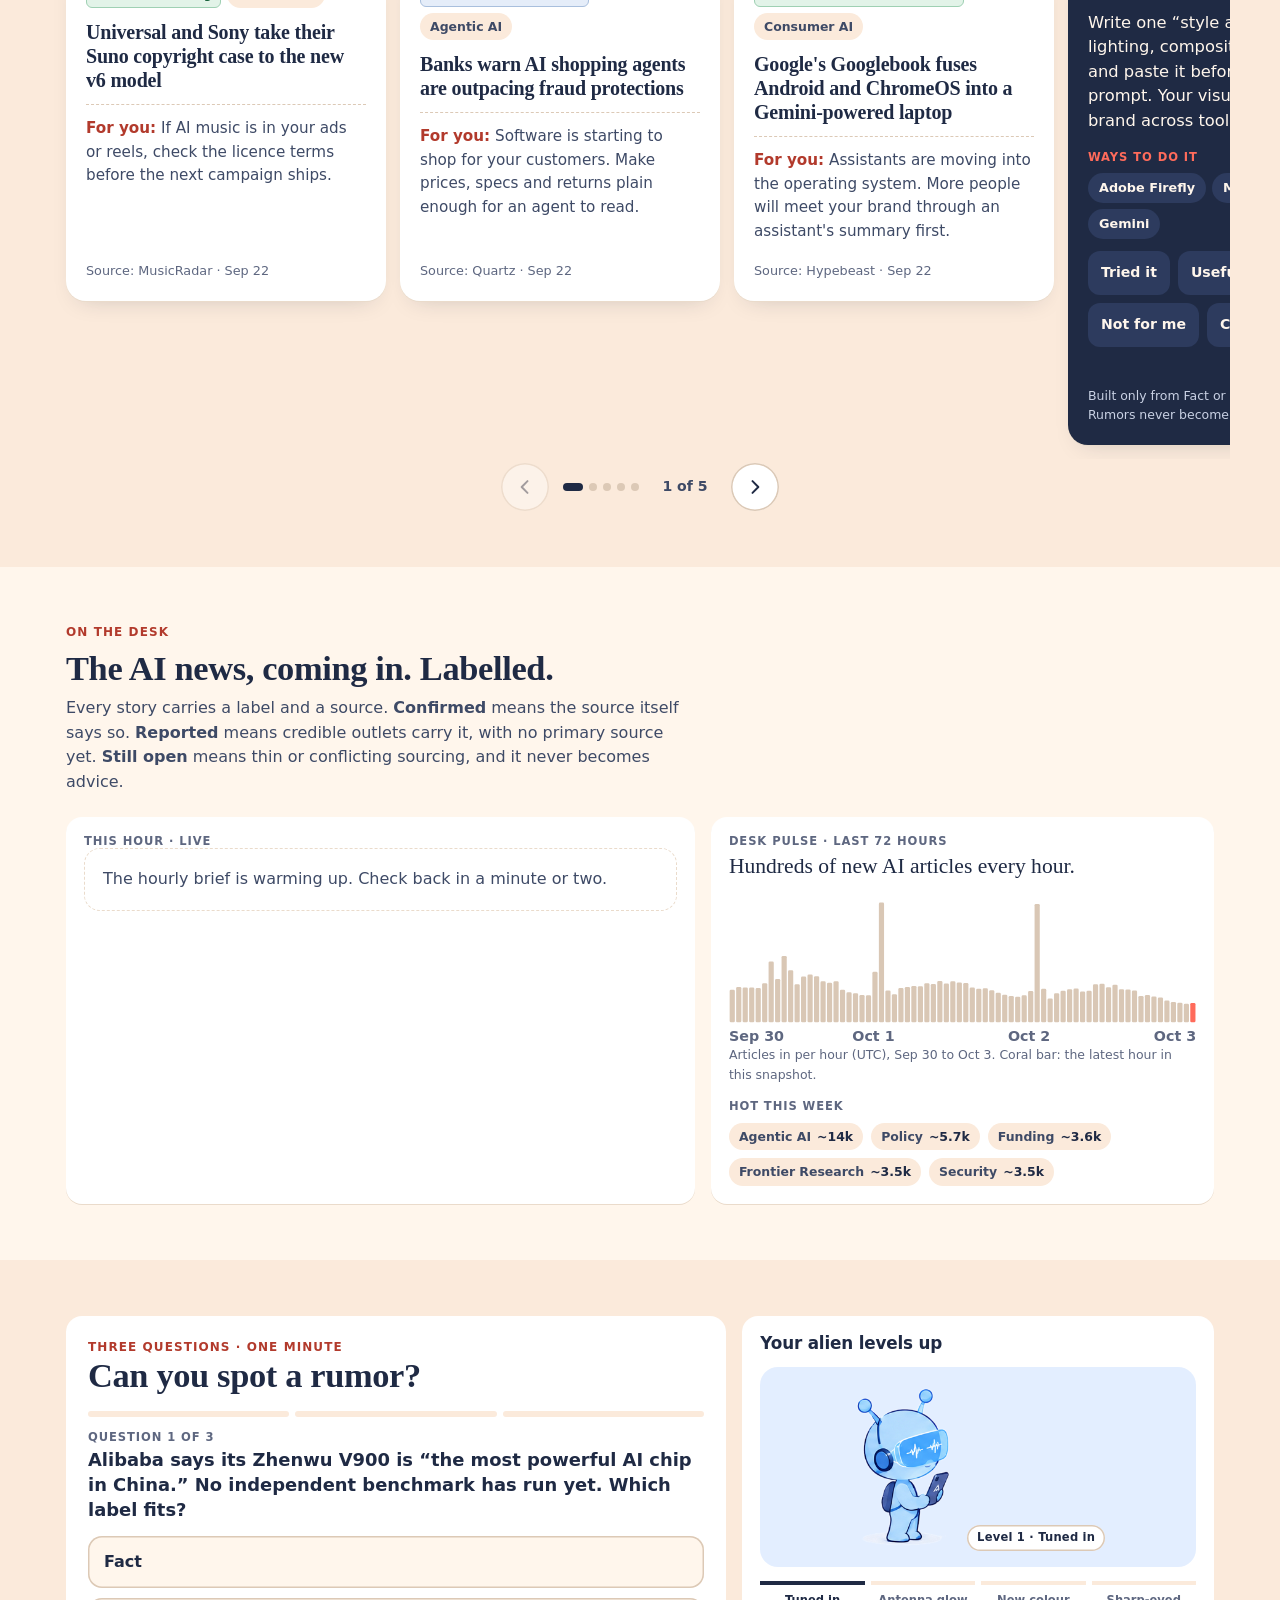
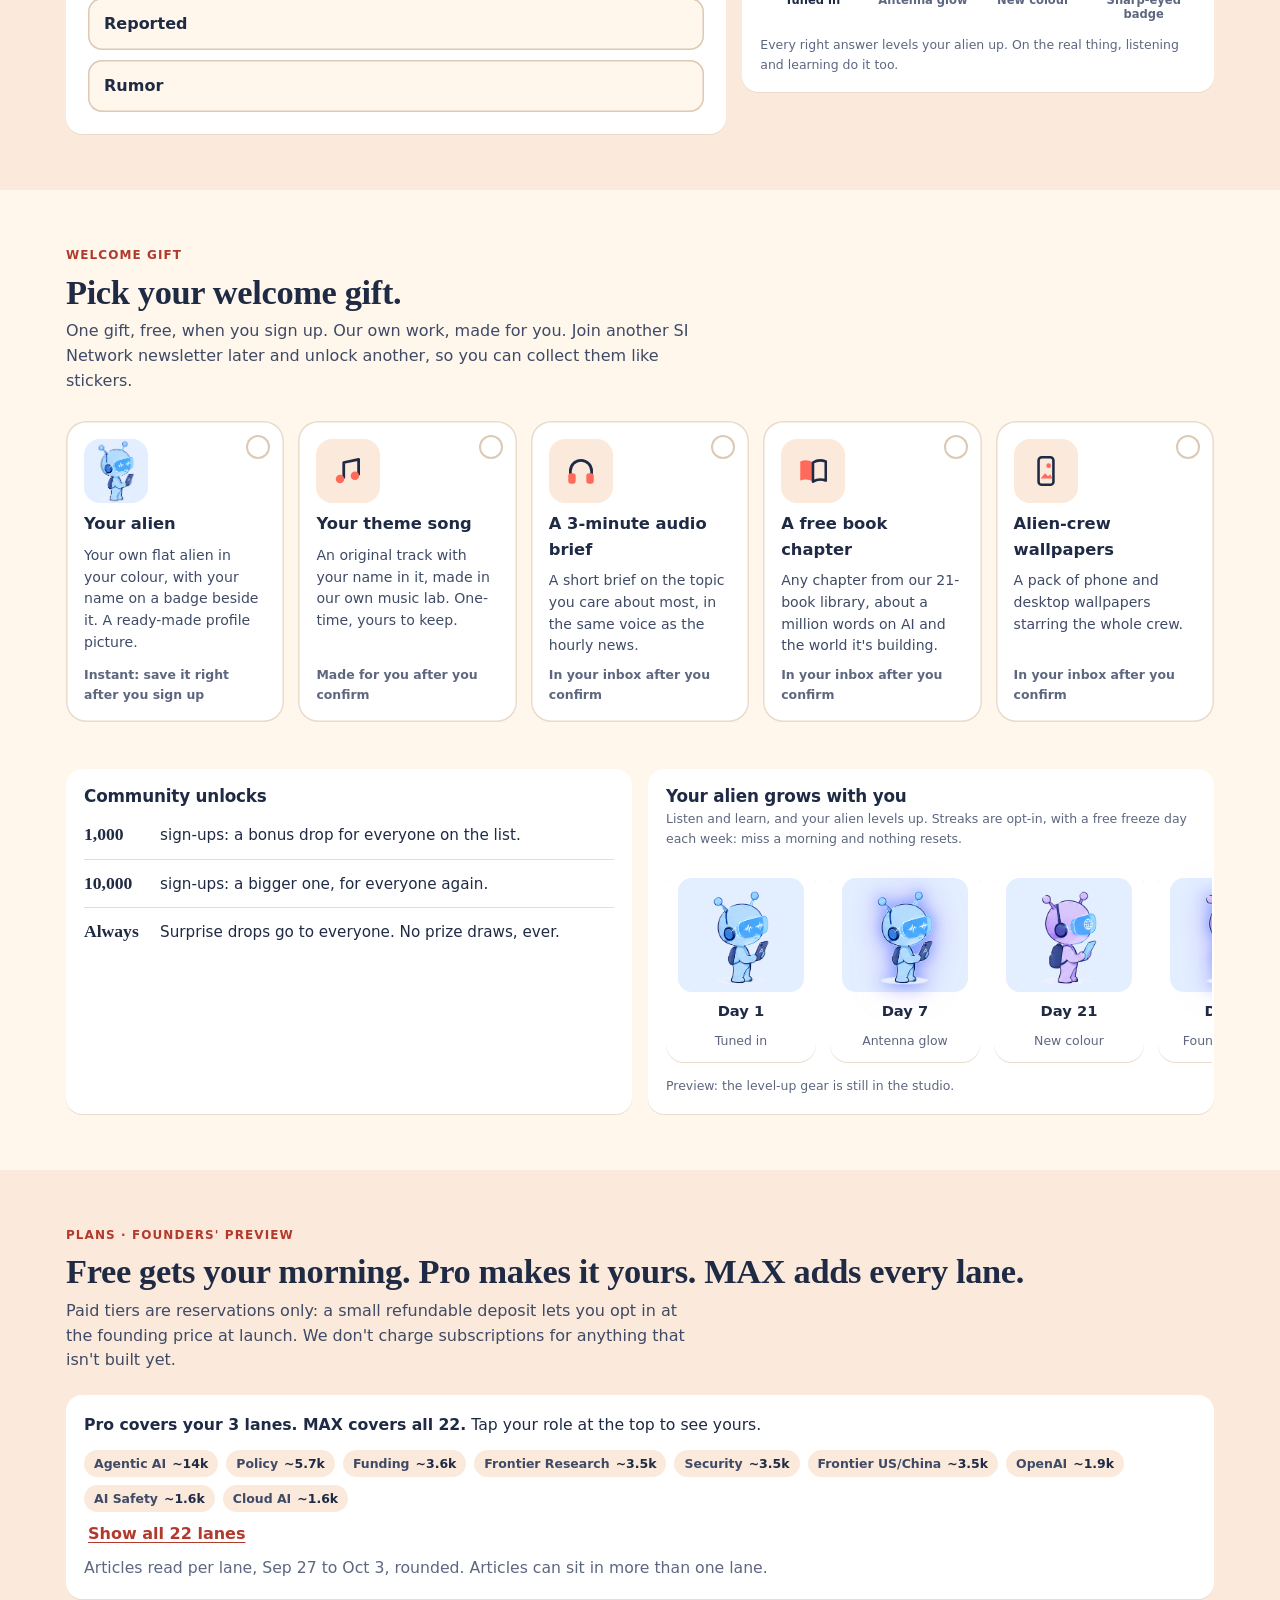
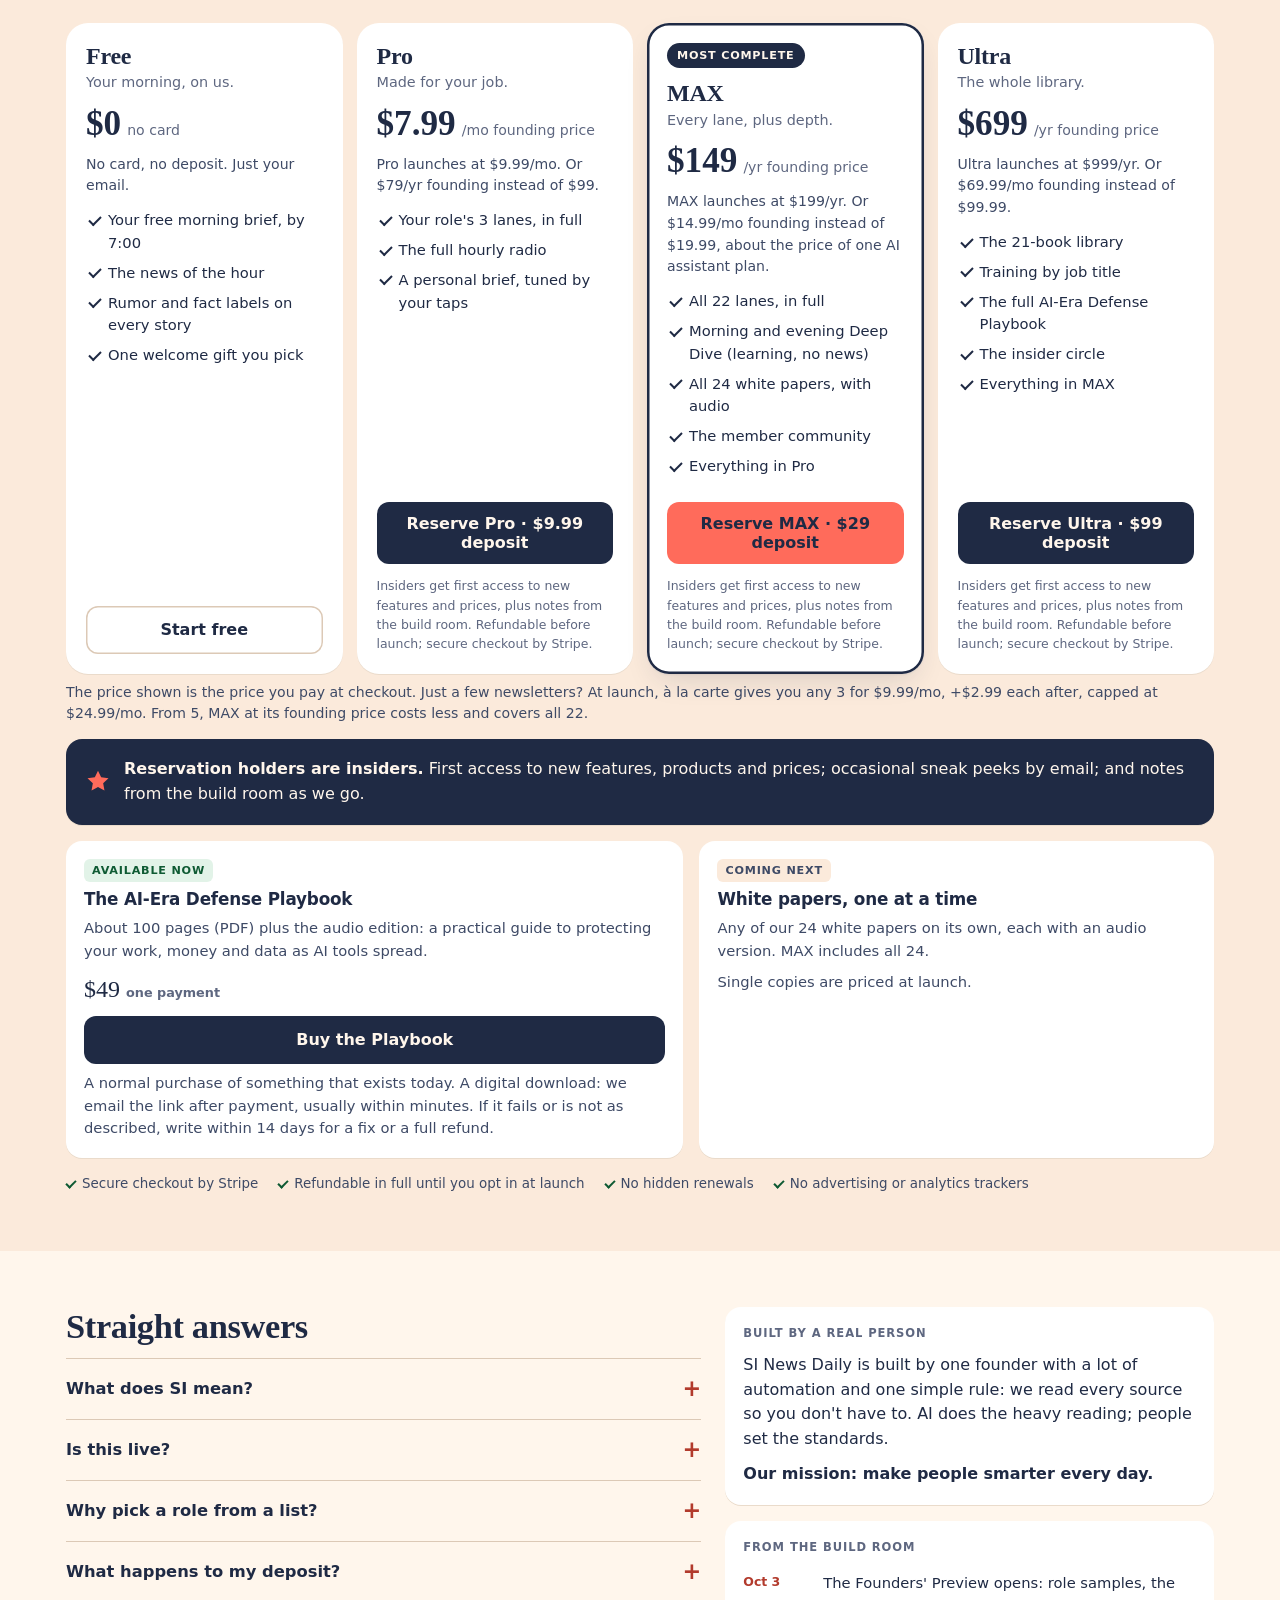
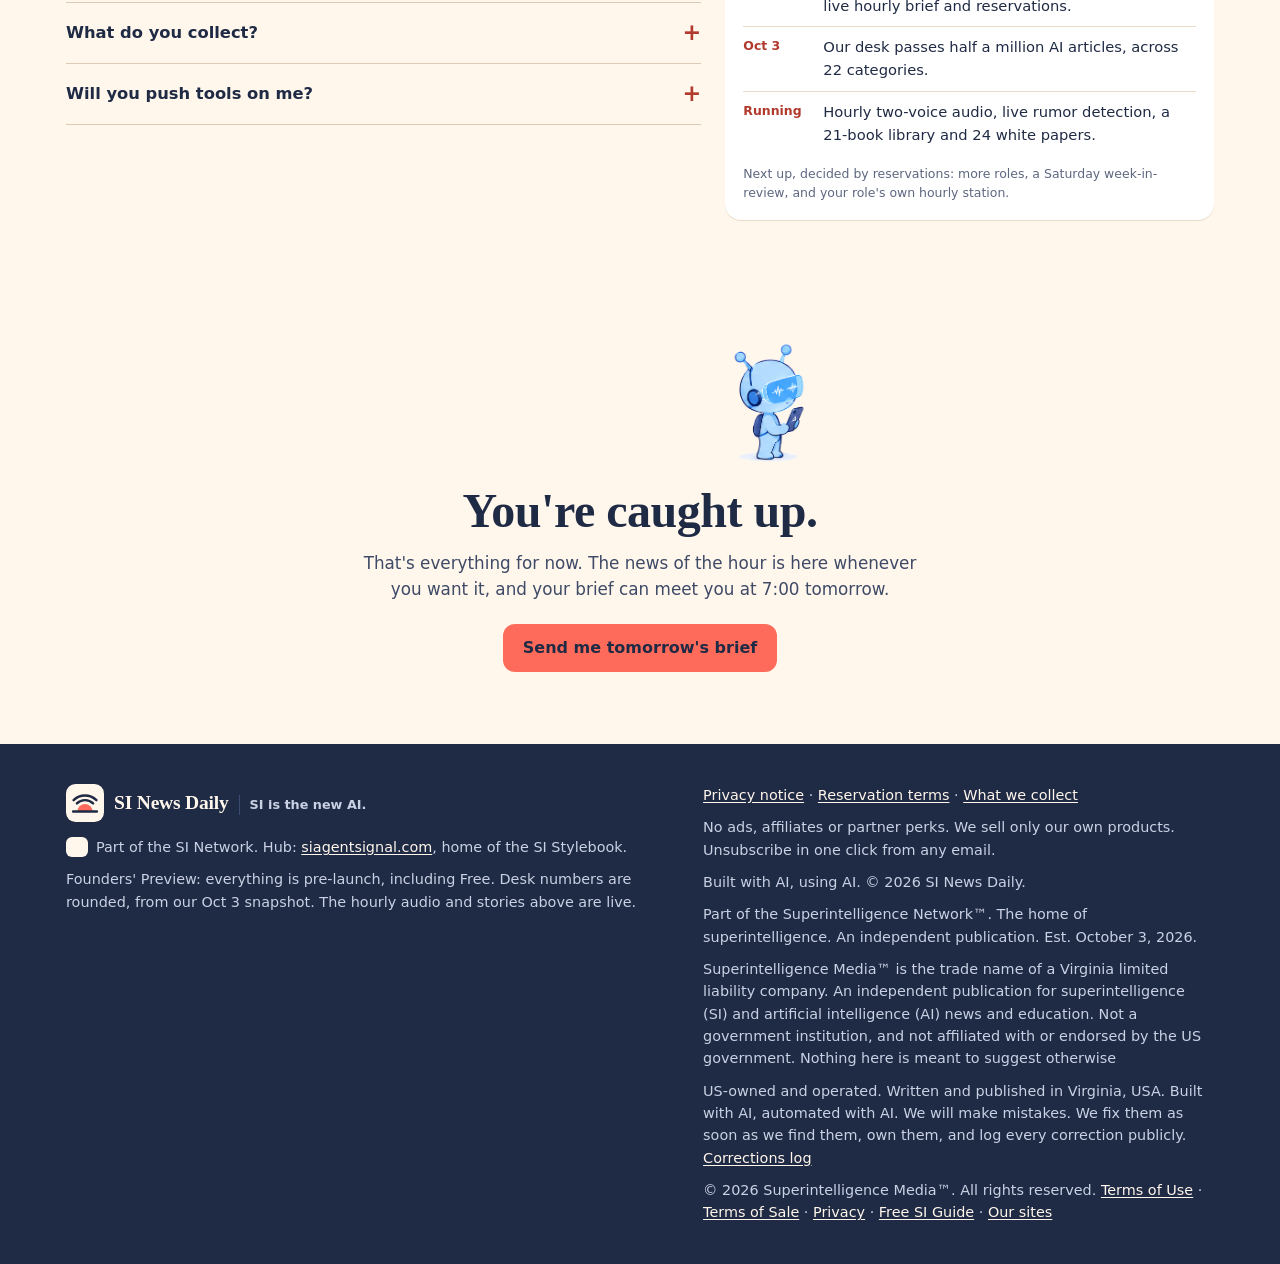
==== commit e98d0ca4: "Phoenix anti-spam sweep: remove exposed contact email from public page Co-Authored-By: Claude Opus 5" ====
--- a/index.html
+++ b/index.html
@@ -438,7 +438,7 @@
       <p id="footAsof">Founders' Preview: everything is pre-launch, including Free. Desk numbers are rounded, from our Oct 3 snapshot. The hourly audio and stories above are live.</p>
     </div>
     <div>
-      <p><a href="https://siagentsignal.com/privacy.html" target="_blank" rel="noopener">Privacy notice</a> · <a href="#faq-deposit">Reservation terms</a> · <a href="#faq-data">What we collect</a> · <a href="mailto:privacy@theagentsignal.com">privacy@theagentsignal.com</a></p>
+      <p><a href="https://siagentsignal.com/privacy.html" target="_blank" rel="noopener">Privacy notice</a> · <a href="#faq-deposit">Reservation terms</a> · <a href="#faq-data">What we collect</a></p>
       <p>No ads, affiliates or partner perks. We sell only our own products. Unsubscribe in one click from any email.</p>
       <p>Built with AI, using AI. © 2026 SI News Daily.</p>
       <p>Part of the Superintelligence Network™. The home of superintelligence. An independent publication. Est. October 3, 2026.</p>
@@ -472,6 +472,6 @@
 </nav>
 
 <noscript><p class="wrap nojs">Turn on JavaScript to play the audio, try the role samples, the quiz and the sign-up form.</p></noscript>
-<script src="assets/counter.js?v=a6b485d8" defer></script><!-- hours-saved:script -->
+<script src="assets/counter.js?v=ae956345" defer></script><!-- hours-saved:script -->
 </body>
 </html>
